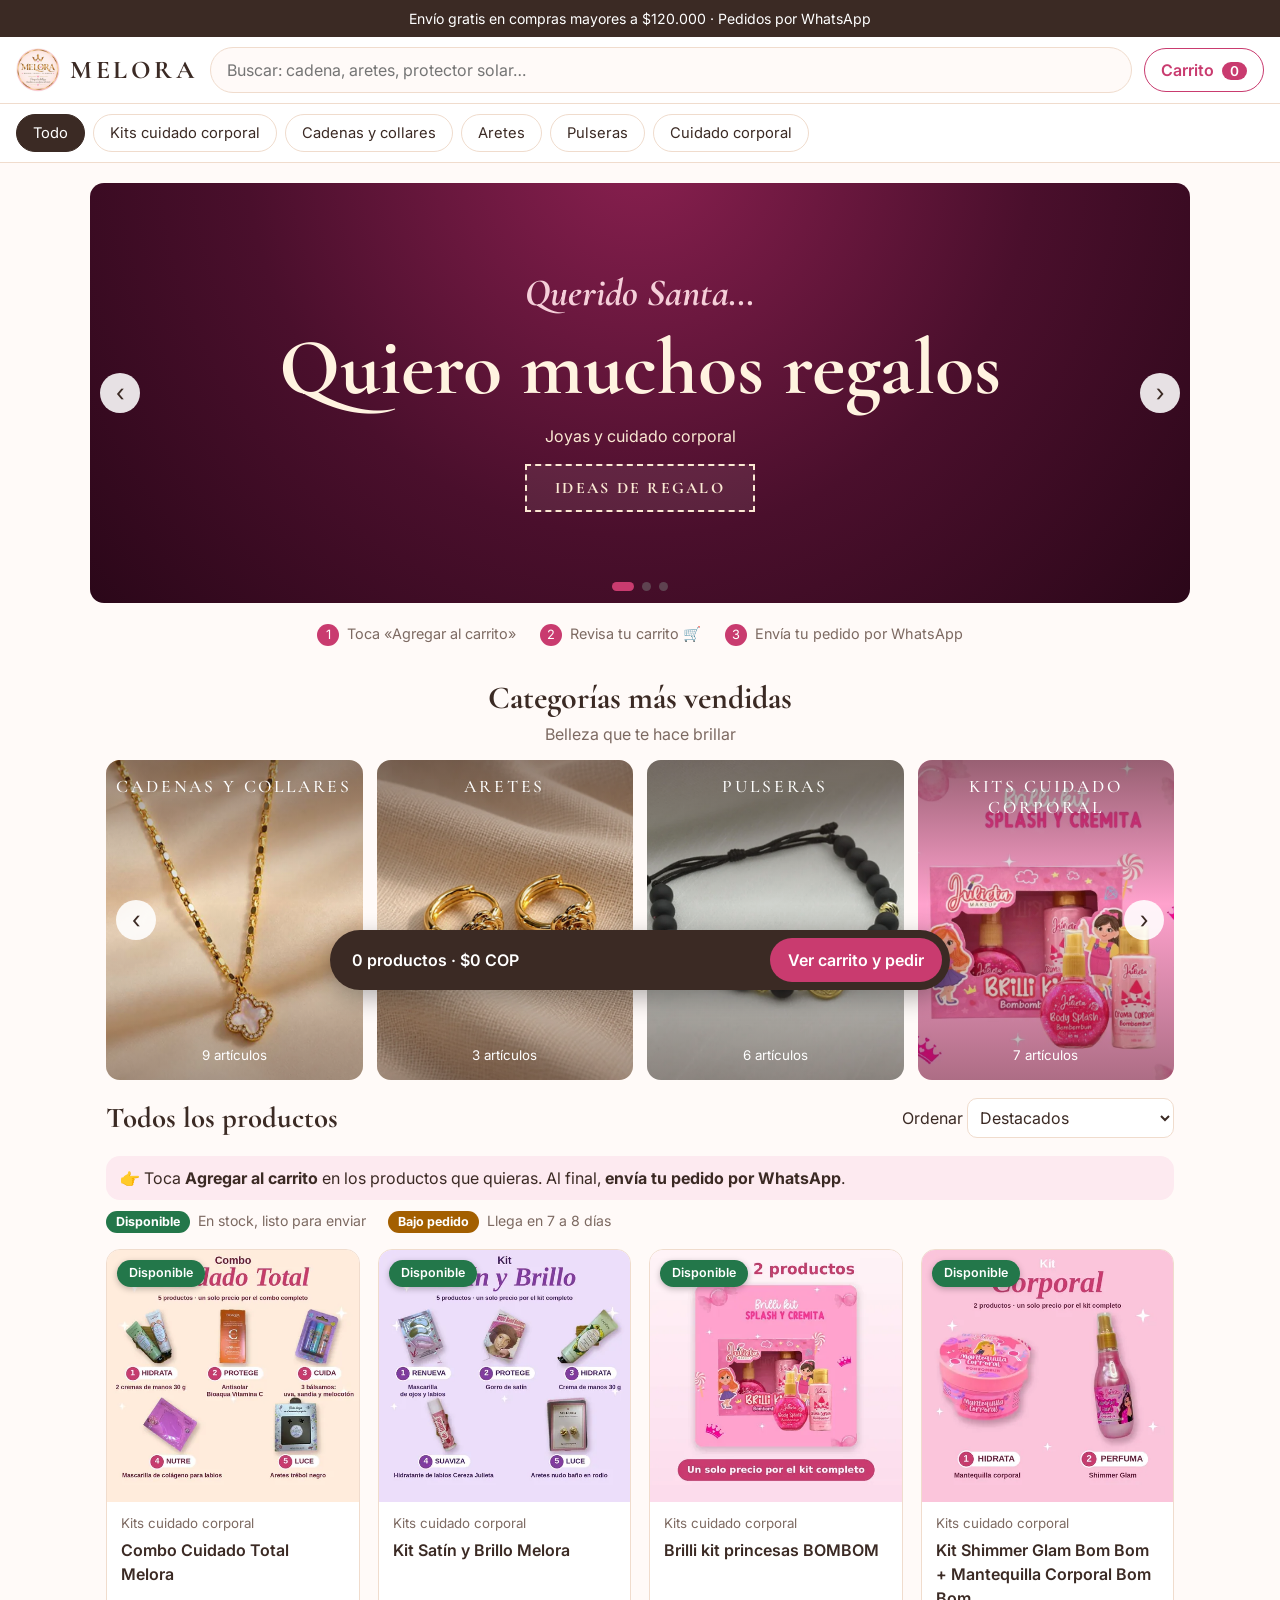
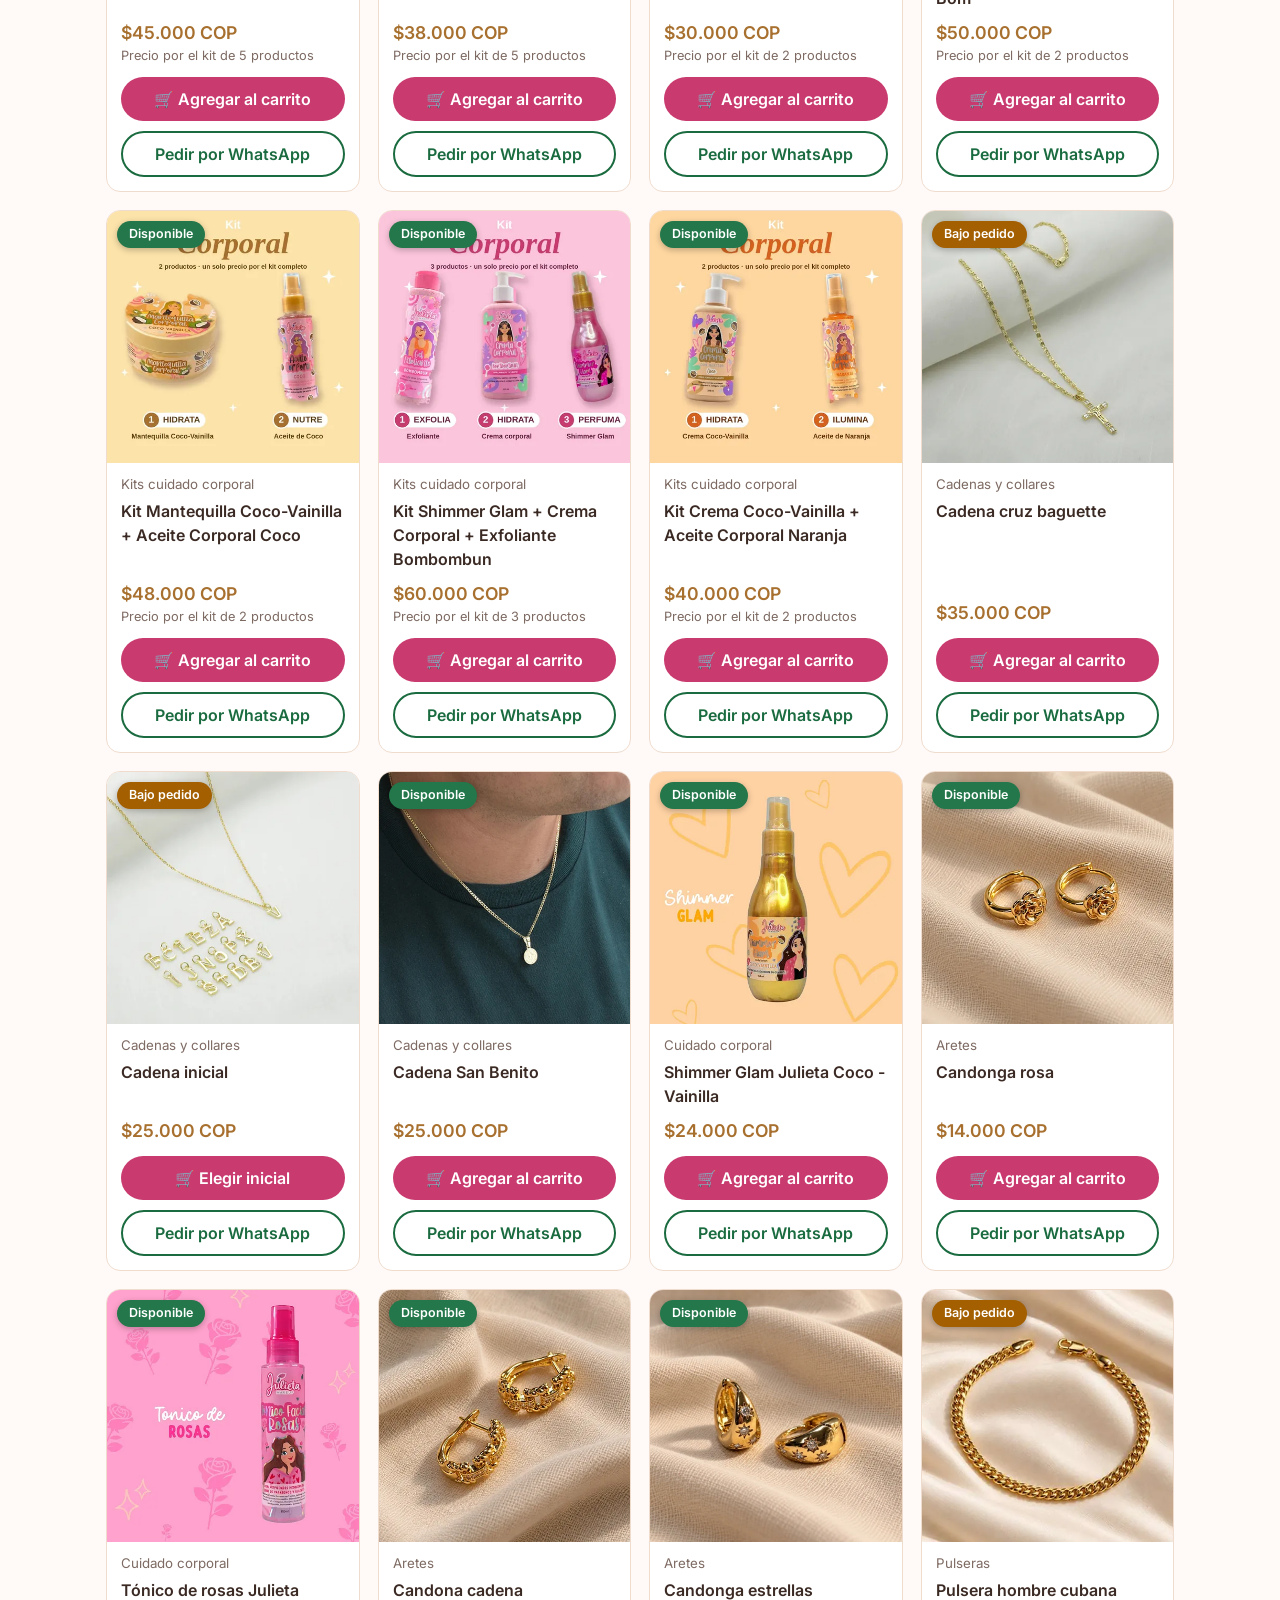
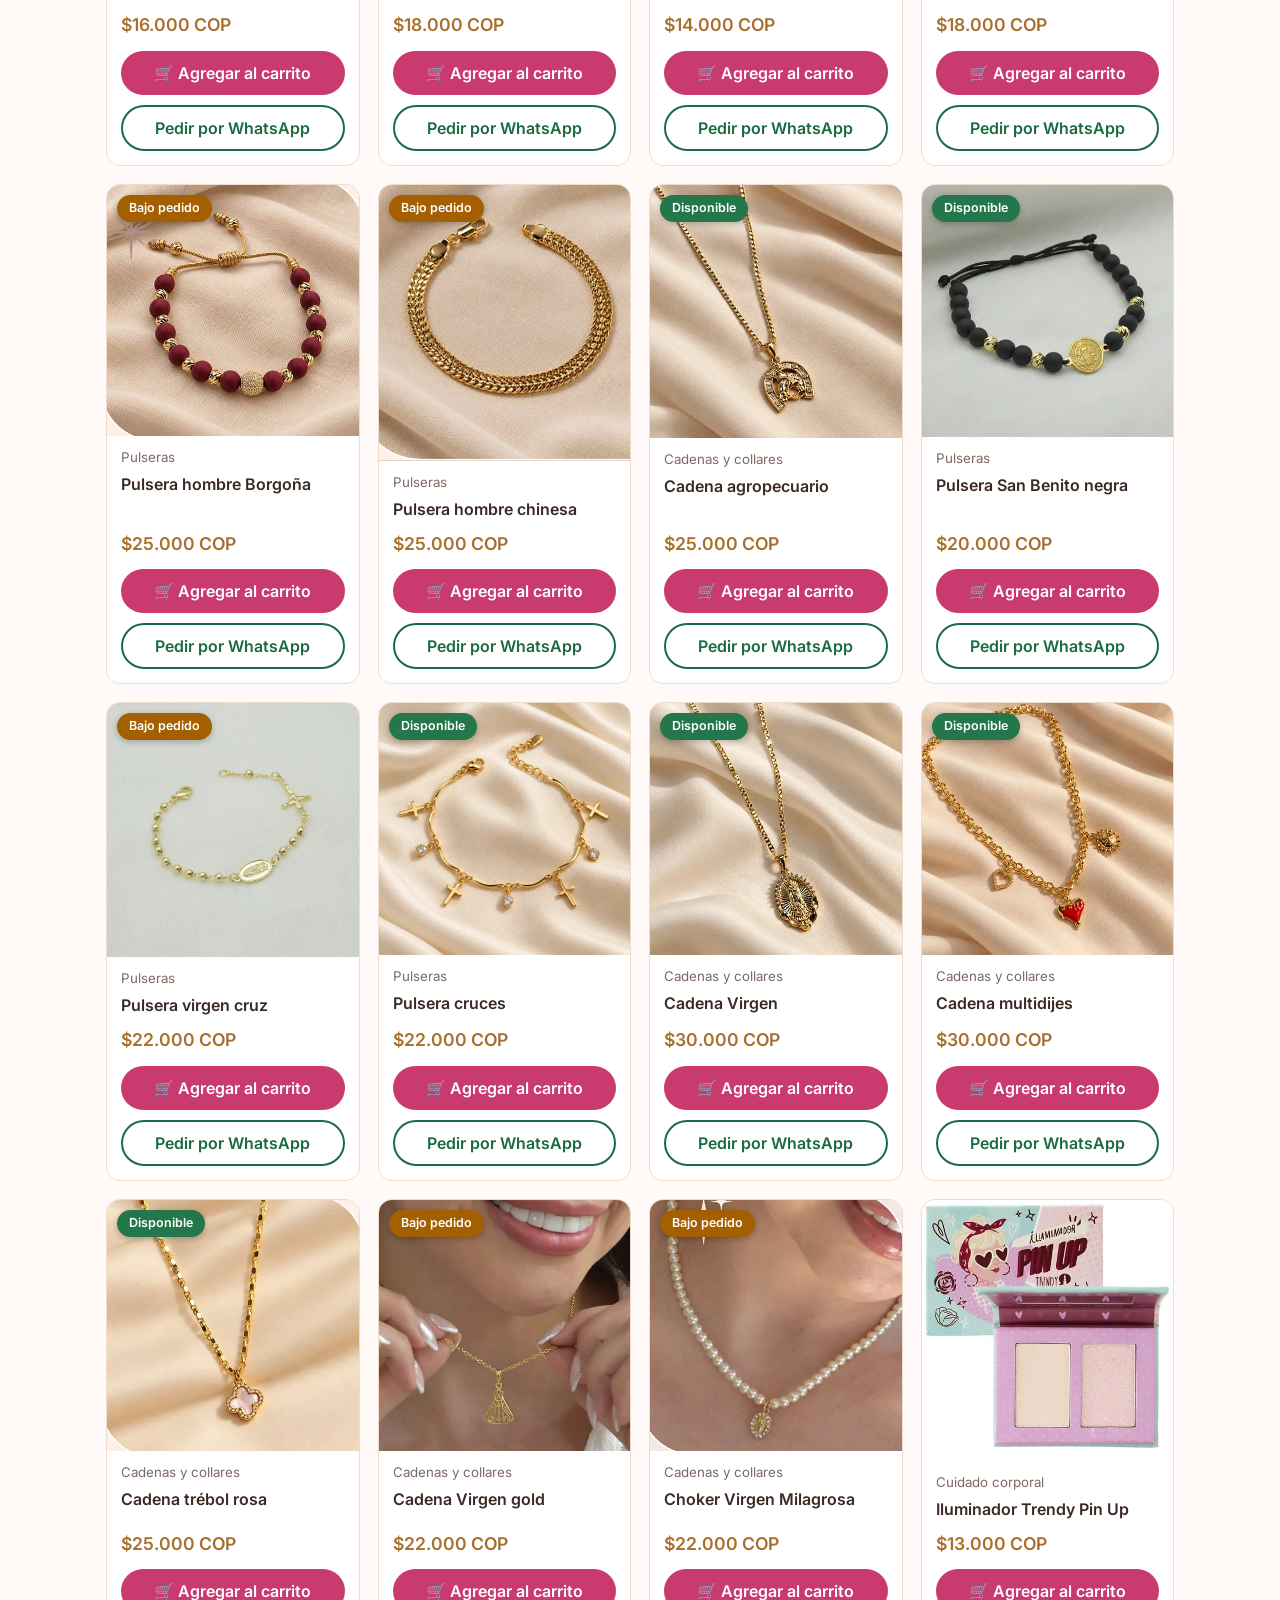
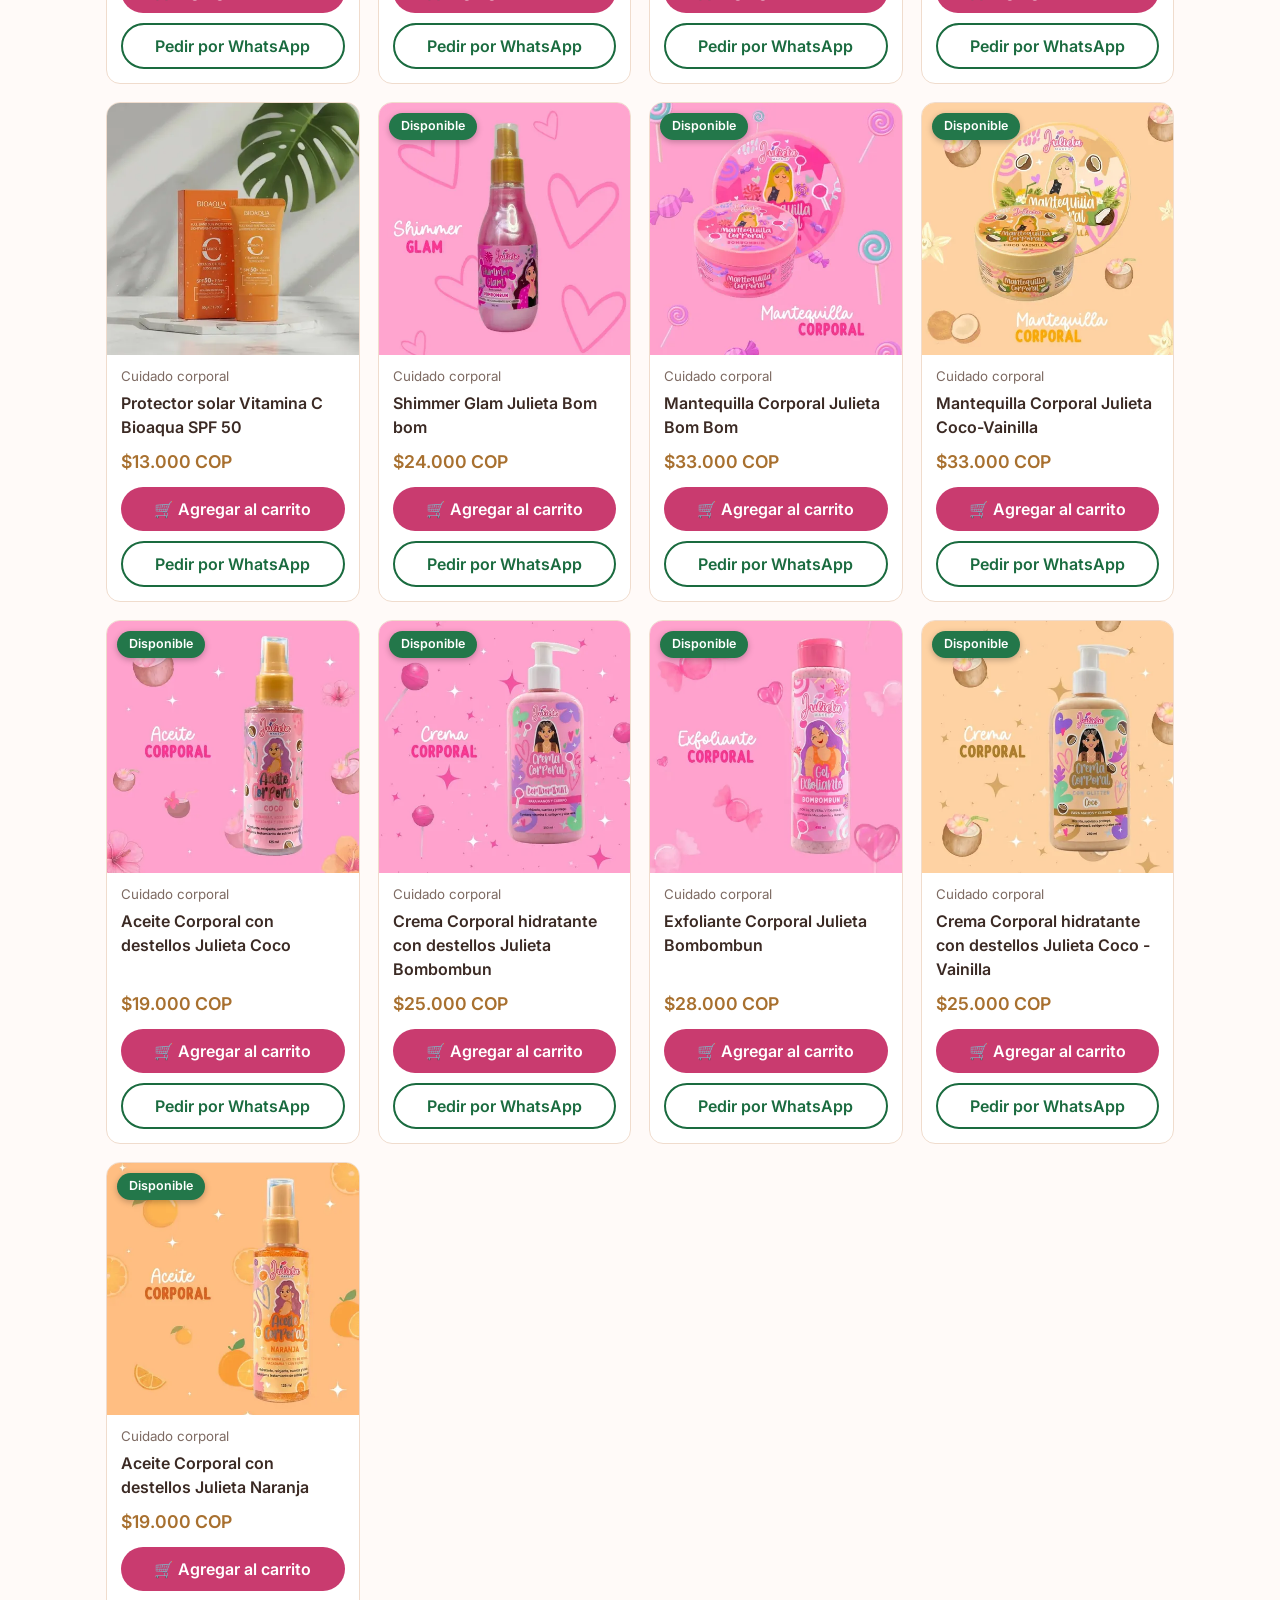
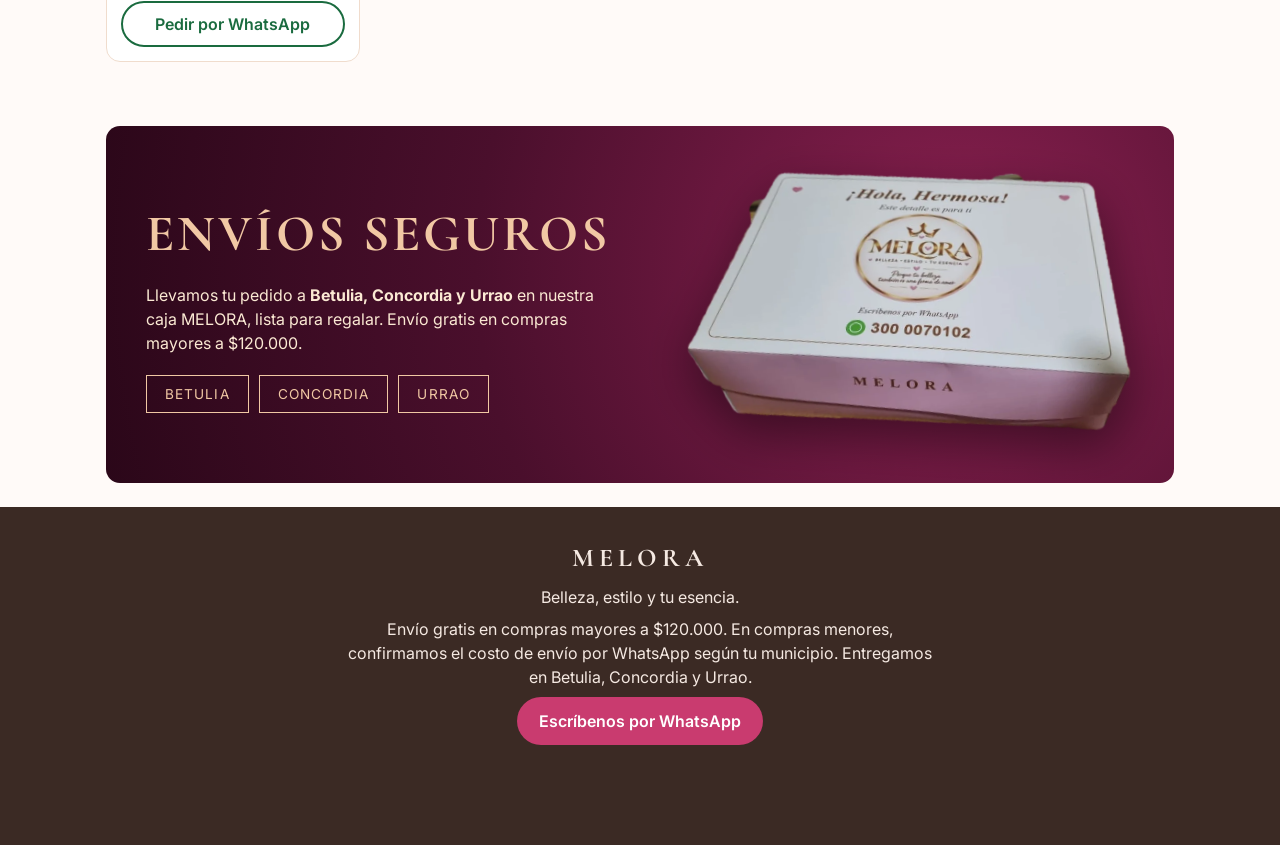
==== index.html @ 1c954636 "Add files via upload Melora catalogo v16 nuevos productos" ====
<!DOCTYPE html>
<html lang="es">
<head>
<meta charset="utf-8">
<meta name="viewport" content="width=device-width, initial-scale=1, viewport-fit=cover">
<title>MELORA · Joyas y cuidado corporal</title>
<meta name="description" content="Catálogo MELORA: cadenas, aretes, pulseras, kits y cuidado corporal. Envío gratis en compras mayores a $120.000. Pide por WhatsApp.">
<meta property="og:title" content="MELORA · Catálogo"><meta property="og:image" content="img/logo.jpg">
<link rel="icon" href="img/logo.jpg">
<link rel="preconnect" href="https://fonts.googleapis.com"><link rel="preconnect" href="https://fonts.gstatic.com" crossorigin>
<link href="https://fonts.googleapis.com/css2?family=Cormorant+Garamond:wght@500;700&family=Inter:wght@400;600&display=swap" rel="stylesheet">
<link rel="stylesheet" href="styles.css?v=16">
<script>
!function(f,b,e,v,n,t,s){if(f.fbq)return;n=f.fbq=function(){n.callMethod?n.callMethod.apply(n,arguments):n.queue.push(arguments)};if(!f._fbq)f._fbq=n;n.push=n;n.loaded=!0;n.version='2.0';n.queue=[];t=b.createElement(e);t.async=!0;t.src=v;s=b.getElementsByTagName(e)[0];s.parentNode.insertBefore(t,s)}(window,document,'script','https://connect.facebook.net/en_US/fbevents.js');
fbq('init','2195890657679403');fbq('track','PageView');
</script>
</head>
<body>
<div class="promo" id="promo"></div>
<header class="top">
  <a class="brand" href="#" aria-label="MELORA, inicio"><img src="img/logo.jpg" alt="" width="44" height="44"><b>MELORA</b></a>
  <input id="q" type="search" placeholder="Buscar: cadena, aretes, protector solar…" aria-label="Buscar producto">
  <button class="cartbtn" id="openCart" aria-label="Abrir carrito">Carrito <span id="cnt">0</span></button>
</header>
<nav class="cats" id="nav" aria-label="Categorías"></nav>
<section class="hc home-only" id="hc" aria-roledescription="carrusel" aria-label="Destacados">
  <div class="slides" id="slides" tabindex="0">
    <article class="sl s1" aria-label="1 de 3"><p class="sc">Querido Santa…</p><h1>Quiero muchos regalos</h1><p>Joyas y cuidado corporal</p><a class="dash" href="#kits">Ideas de regalo</a></article>
    <article class="sl s2" aria-label="2 de 3"><h2>Una Navidad muy brillante</h2>
      <div class="ho" role="img" aria-label="Ho, ho, ho"><i>h</i><img src="img/t/cadena-trebol-rosa.webp" alt=""><i>,h</i><img src="img/t/candonga-rosa.webp" alt=""><i>,h</i><img src="img/t/pulsera-san-benito-negra.webp" alt=""><i>!</i></div>
      <a class="dash" href="#cadenas">Ver cadenas</a></article>
    <article class="sl s3" aria-label="3 de 3"><div><h2>Kits Melora</h2><p>Productos que se complementan, listos para regalar.</p><p class="pr">Desde $30.000</p><a class="btn" href="#kits">Ver kits</a></div><img src="img/brilli-kit.webp" alt="Brilli kit princesas BOMBOM"></article>
  </div>
  <button class="ar l" id="hPrev" aria-label="Anterior">‹</button><button class="ar r" id="hNext" aria-label="Siguiente">›</button><div class="dots" id="dots"></div>
</section>
<ol class="how home-only"><li>Toca «Agregar al carrito»</li><li>Revisa tu carrito 🛒</li><li>Envía tu pedido por WhatsApp</li></ol>
<section class="ccs home-only"><h2>Categorías más vendidas</h2><p>Belleza que te hace brillar</p>
  <div class="crw"><div class="cr" id="cr"></div><button class="ar l" id="crPrev" aria-label="Anterior">‹</button><button class="ar r" id="crNext" aria-label="Siguiente">›</button></div></section>
<main>
  <div class="bar"><h2 id="title">Todos los productos</h2>
    <label>Ordenar <select id="sort"><option value="">Destacados</option><option value="asc">Precio: menor a mayor</option><option value="desc">Precio: mayor a menor</option></select></label>
  </div>
  <p class="hint">👉 Toca <b>Agregar al carrito</b> en los productos que quieras. Al final, <b>envía tu pedido por WhatsApp</b>.</p>
  <div class="leg"><span><b>Disponible</b>En stock, listo para enviar</span><span><b class="p">Bajo pedido</b>Llega en <span class="dp"></span></span></div>
  <div class="grid" id="grid"></div>
  <p class="empty" id="empty" hidden>No encontramos ese producto. Escríbenos por WhatsApp y te ayudamos.</p>
</main>
<section class="env" aria-labelledby="envT"><div>
  <div><h2 id="envT">Envíos seguros</h2><p>Llevamos tu pedido a <b>Betulia, Concordia y Urrao</b> en nuestra caja MELORA, lista para regalar. Envío gratis en compras mayores a <span class="u"></span>.</p>
  <ul><li>Betulia</li><li>Concordia</li><li>Urrao</li></ul></div>
  <img src="img/caja-melora.webp" alt="Caja de entrega MELORA: ¡Hola, Hermosa! Este detalle es para ti" width="440" loading="lazy"></div></section>
<footer>
  <b>MELORA</b><p>Belleza, estilo y tu esencia.</p>
  <p>Envío gratis en compras mayores a <span class="u"></span>. En compras menores, confirmamos el costo de envío por WhatsApp según tu municipio. Entregamos en Betulia, Concordia y Urrao.</p>
  <a class="btn" id="fwa" target="_blank" rel="noopener">Escríbenos por WhatsApp</a>
</footer>

<div class="fab" id="fab"><span id="fabTxt"></span><button class="btn" id="fabGo">Ver carrito y pedir</button></div>
<div class="scrim" id="scrim" hidden></div>
<dialog id="pm"><div id="pmBody"></div></dialog>
<aside class="drawer" id="drawer" aria-label="Carrito de compras" aria-hidden="true">
  <div class="dh"><h2>Tu carrito</h2><button id="closeCart" aria-label="Cerrar carrito">✕</button></div>
  <div class="ship" id="ship"></div>
  <div class="items" id="items"></div>
  <form class="df" id="form">
    <input id="nom" placeholder="Tu nombre" autocomplete="name" required>
    <select id="mun" required aria-label="Municipio"><option value="" disabled selected>Municipio</option><option>Betulia</option><option>Concordia</option><option>Urrao</option></select>
    <input id="bar" placeholder="Barrio o vereda" autocomplete="address-level3" required>
    <input id="dir" placeholder="Dirección de entrega" autocomplete="street-address" required>
    <dl class="tot"><div><dt>Subtotal</dt><dd id="sub"></dd></div><div><dt>Envío</dt><dd id="env"></dd></div><div class="g"><dt>Total</dt><dd id="tot"></dd></div></dl>
    <button class="btn" type="submit">Enviar pedido por WhatsApp</button>
  </form>
</aside>
<script src="productos.js?v=16"></script>
<script src="app.js?v=16"></script>
</body>
</html>
---- styles.css ----
:root{--bg:#fffaf8;--card:#fff;--ink:#3b2a24;--mut:#7d6a62;--rose:#c93b6f;--gold:#a8702f;--line:#f0dccd;--soft:#fdeaf0;--r:14px;color-scheme:light}
*{box-sizing:border-box}html{scroll-behavior:smooth}
body{margin:0;background:var(--bg);color:var(--ink);font:400 1rem/1.5 Inter,system-ui,sans-serif;padding-bottom:env(safe-area-inset-bottom)}
h1,h2,.brand b{font-family:'Cormorant Garamond',Georgia,serif;font-weight:700;margin:0}
img{max-width:100%;display:block}button,input,select,textarea{font:inherit;color:inherit}
:focus-visible{outline:3px solid var(--rose);outline-offset:2px}
.btn,.add{display:inline-block;border:0;border-radius:999px;background:var(--rose);color:#fff;font-weight:600;padding:12px 22px;cursor:pointer;text-decoration:none;text-align:center}
.btn:hover,.add:hover{background:#a82c58}
.promo{background:var(--ink);color:#fff;text-align:center;font-size:.88rem;padding:8px 12px;padding-top:calc(8px + env(safe-area-inset-top))}
.top{display:flex;align-items:center;gap:12px;padding:10px 16px;background:var(--card);border-bottom:1px solid var(--line)}
.brand{display:flex;align-items:center;gap:10px;color:var(--ink);text-decoration:none}
.brand img{border-radius:50%}.brand b{font-size:1.6rem;letter-spacing:.14em}
.top input{flex:1;min-width:0;border:1px solid var(--line);border-radius:999px;padding:10px 16px;background:var(--bg)}
.cartbtn{border:1px solid var(--rose);color:var(--rose);background:#fff;border-radius:999px;padding:9px 16px;font-weight:600;cursor:pointer;white-space:nowrap}
.cartbtn span{background:var(--rose);color:#fff;border-radius:999px;padding:1px 8px;margin-left:4px;font-size:.85rem}
.cats{position:sticky;top:0;z-index:5;display:flex;gap:8px;overflow-x:auto;padding:10px 16px;background:var(--card);border-bottom:1px solid var(--line);scrollbar-width:none}
.cats a{flex:none;color:var(--ink);text-decoration:none;border:1px solid var(--line);border-radius:999px;padding:7px 16px;font-size:.92rem}
.cats a.on{background:var(--ink);color:#fff;border-color:var(--ink)}
main{max-width:1100px;margin:0 auto;padding:0 16px 32px}
.bar{display:flex;justify-content:space-between;align-items:center;gap:12px;flex-wrap:wrap;margin:16px 0}
.bar h2{font-size:1.8rem}.bar select{border:1px solid var(--line);border-radius:10px;padding:8px;background:#fff}
.grid{display:grid;grid-template-columns:repeat(auto-fill,minmax(210px,1fr));gap:18px}
.card{background:var(--card);border:1px solid var(--line);border-radius:var(--r);overflow:hidden;display:flex;flex-direction:column}
.card .ph{aspect-ratio:1;border:0;padding:0;background:var(--soft);cursor:pointer}
.card img{width:100%;height:100%;object-fit:cover}
.card .in{padding:12px 14px 14px;display:flex;flex-direction:column;gap:4px;flex:1}
.card small{color:var(--mut)}.card h3{margin:0;font-size:1rem;font-weight:600}
.price{font-weight:600;color:var(--gold);font-size:1.1rem;margin-top:auto;padding-top:6px}
.card .add{margin-top:8px;padding:10px}
.empty{text-align:center;color:var(--mut);padding:30px}
footer{background:var(--ink);color:#f5e9e2;text-align:center;padding:32px 16px calc(32px + env(safe-area-inset-bottom))}
footer b{font-family:'Cormorant Garamond',serif;font-size:1.6rem;letter-spacing:.2em}footer p{max-width:60ch;margin:8px auto}
.scrim{position:fixed;inset:0;background:rgba(40,25,20,.5);z-index:20}
dialog{border:0;border-radius:var(--r);padding:0;width:min(760px,94vw);max-height:92vh;overflow:auto}
dialog::backdrop{background:rgba(40,25,20,.5)}
.pm{display:grid;grid-template-columns:1fr 1fr}.gal{display:flex;flex-direction:column}.gal{justify-content:flex-start}.gal>img{width:100%;height:auto;aspect-ratio:1;flex:none;object-fit:cover}.th{display:flex;gap:8px;padding:8px;overflow-x:auto}.th button{flex:none;width:56px;height:56px;padding:0;border:2px solid var(--line);border-radius:10px;overflow:hidden;cursor:pointer;background:none}.th img{width:100%;height:100%;object-fit:cover}
.pm>div:last-child{padding:22px;display:flex;flex-direction:column;gap:10px}.pm h2{font-size:1.7rem}.pm p{margin:0;color:var(--mut)}
.q{display:inline-flex;align-items:center;border:1px solid var(--line);border-radius:999px}
.q button{width:36px;height:36px;border:0;background:none;font-size:1.2rem;cursor:pointer}.q b{min-width:28px;text-align:center}
.x{align-self:flex-end;border:0;background:none;font-size:1.3rem;cursor:pointer}
.drawer{position:fixed;top:0;right:0;bottom:0;width:min(420px,100%);background:var(--card);z-index:30;display:flex;flex-direction:column;transform:translateX(100%);transition:transform .3s;visibility:hidden}
.drawer.on{transform:none;visibility:visible}
.dh{display:flex;justify-content:space-between;align-items:center;padding:16px;padding-top:calc(16px + env(safe-area-inset-top));border-bottom:1px solid var(--line)}
.dh h2{font-size:1.6rem}.dh button{border:0;background:none;font-size:1.3rem;cursor:pointer}
.ship{padding:12px 16px;background:var(--soft);font-size:.9rem}
.ship i{display:block;height:8px;border-radius:9px;background:#fff;margin-top:8px;overflow:hidden}.ship i b{display:block;height:100%;background:var(--rose);transition:width .3s}
.items{flex:1;overflow:auto;padding:8px 16px}
.it{display:grid;grid-template-columns:64px 1fr auto;gap:12px;align-items:center;padding:10px 0;border-bottom:1px solid var(--line)}
.it img{width:64px;height:64px;object-fit:cover;border-radius:10px}.it h4{margin:0;font-size:.92rem}.it small{color:var(--mut)}
.it .rm{border:0;background:none;color:var(--mut);text-decoration:underline;cursor:pointer;padding:0;font-size:.82rem}
.df{padding:12px 16px calc(16px + env(safe-area-inset-bottom));display:grid;gap:8px;border-top:1px solid var(--line)}
.df input,.df textarea,.df select{border:1px solid var(--line);border-radius:10px;padding:10px 12px;background:var(--bg)}
.tot{margin:4px 0;display:grid;gap:2px}.tot div{display:flex;justify-content:space-between}.tot dt,.tot dd{margin:0}.tot .g{font-weight:600;font-size:1.1rem;color:var(--rose)}
@media(max-width:700px){.pm{grid-template-columns:1fr}.brand b{display:none}}
@media(prefers-reduced-motion:reduce){*{transition:none!important;scroll-behavior:auto!important}}
body:not(.home) .home-only{display:none}
.hc{position:relative;max-width:1100px;margin:20px auto;border-radius:var(--r);overflow:hidden}
.slides{display:flex;overflow-x:auto;scroll-snap-type:x mandatory;scrollbar-width:none}.slides::-webkit-scrollbar,.cr::-webkit-scrollbar{display:none}
.sl{flex:0 0 100%;scroll-snap-align:start;min-height:420px;display:flex;flex-direction:column;align-items:center;justify-content:center;gap:16px;padding:40px 56px;text-align:center}
.sl h1,.sl h2{line-height:1}.sl p{margin:0}
.s1{background:radial-gradient(circle at 50% -10%,#8a2050,#4a0f2c 55%,#2b0719);color:#fbe9d3}
.s1 h1{font-size:clamp(2.6rem,8vw,5rem);color:#fff3e0}.s1 .sc{font:italic 700 clamp(1.6rem,4vw,2.4rem)/1 'Cormorant Garamond',serif;color:#f5cfd9}
.dash{display:inline-block;padding:12px 28px;border:2px dashed currentColor;color:inherit;text-decoration:none;font:700 1rem 'Cormorant Garamond',serif;letter-spacing:.14em;text-transform:uppercase;background:rgba(255,255,255,.08)}
.s2{background:#f3e6d8 repeating-linear-gradient(0deg,rgba(120,80,50,.05) 0 1px,transparent 1px 4px);color:#4a0f2c}.s2 h2{font-size:clamp(1.8rem,5vw,3rem)}
.ho{display:flex;align-items:center;justify-content:center;font-size:clamp(3.5rem,14vw,8.5rem);line-height:1}
.ho i{font:italic 700 1em/1 'Cormorant Garamond',serif}
.ho img{width:.8em;height:.8em;border-radius:50%;object-fit:cover;border:3px solid var(--gold)}
.s3{background:var(--soft);flex-direction:row;gap:32px;text-align:left}.s3 h2{font-size:clamp(2rem,5vw,3.2rem)}
.s3 p{color:var(--mut);margin:8px 0}.s3 .pr{color:var(--rose);font-weight:600;font-size:1.3rem}
.s3 img{width:min(300px,40%);aspect-ratio:1;object-fit:cover;border-radius:var(--r)}
.ar{position:absolute;top:50%;translate:0 -50%;z-index:2;width:40px;height:40px;border:0;border-radius:50%;background:rgba(255,255,255,.88);cursor:pointer;font-size:1.5rem;line-height:1}
.ar.l{left:10px}.ar.r{right:10px}
.dots{position:absolute;bottom:12px;left:0;right:0;display:flex;justify-content:center;gap:8px}
.dots button{width:9px;height:9px;padding:0;border:0;border-radius:9px;background:rgba(120,120,120,.5);cursor:pointer}.dots .on{background:var(--rose);width:22px}
.how{max-width:1100px;margin:0 auto;padding:0 16px;list-style:none;display:flex;gap:8px 24px;justify-content:center;flex-wrap:wrap;color:var(--mut);font-size:.9rem;counter-reset:n}
.how li::before{counter-increment:n;content:counter(n);display:inline-grid;place-items:center;width:22px;height:22px;margin-right:8px;border-radius:50%;background:var(--rose);color:#fff;font-size:.8rem}
.ccs{max-width:1100px;margin:28px auto 8px;padding:0 16px;text-align:center}.ccs h2{font-size:2rem}.ccs p{margin:0 0 14px;color:var(--mut)}
.crw{position:relative}.cr{display:flex;gap:14px;overflow-x:auto;scroll-snap-type:x mandatory;scrollbar-width:none}
.cc{position:relative;flex:0 0 calc((100% - 42px)/4);min-width:200px;aspect-ratio:4/5;scroll-snap-align:start;border-radius:var(--r);overflow:hidden;color:#fff;text-decoration:none}
.cc img{width:100%;height:100%;object-fit:cover;transition:transform .5s}.cc:hover img{transform:scale(1.04)}
.cc::after{content:"";position:absolute;inset:0;background:linear-gradient(180deg,rgba(50,30,25,.5),transparent 45%,rgba(50,30,25,.4))}
.cc b,.cc small{position:absolute;left:8px;right:8px;z-index:1;text-align:center}
.cc b{top:16px;font:500 1.1rem 'Cormorant Garamond',serif;letter-spacing:.16em;text-transform:uppercase}.cc small{bottom:14px}
@media(max-width:700px){.sl{padding:32px 44px}.s3{flex-direction:column;text-align:center}.s3 img{width:60%}.cc{flex-basis:70%}}
.price small{display:block;color:var(--mut);font-weight:400;font-size:.8rem}.pm ul{margin:0;padding-left:1.2rem;color:var(--mut)}
.card .ph{position:relative}
.tag{position:absolute;top:10px;left:10px;z-index:1;padding:4px 12px;border-radius:999px;font-size:.78rem;font-weight:600;color:#fff;background:#23774a;box-shadow:0 2px 6px rgba(0,0,0,.25)}
.tag.p{background:#a35f00}.tag.s{position:static;align-self:flex-start;box-shadow:none}
.hint{margin:0 0 10px;padding:10px 14px;background:var(--soft);border-radius:var(--r);color:var(--ink)}
.leg{display:flex;gap:6px 22px;flex-wrap:wrap;margin:0 0 16px;color:var(--mut);font-size:.88rem}
.leg b{display:inline-block;margin-right:8px;padding:2px 10px;border-radius:999px;background:#23774a;color:#fff;font-size:.78rem}.leg b.p{background:#a35f00}
.add{display:flex;align-items:center;justify-content:center;gap:8px;transition:background .2s,transform .1s}.add:active{transform:scale(.97)}
.add.ok,.add.ok:hover{background:#23774a}
@keyframes bump{30%{transform:scale(1.18)}60%{transform:scale(.95)}}.cartbtn.bump{animation:bump .5s}
.fab{position:fixed;left:12px;right:12px;bottom:calc(12px + env(safe-area-inset-bottom));z-index:15;max-width:620px;margin:0 auto;display:flex;justify-content:space-between;align-items:center;gap:10px;padding:8px 8px 8px 22px;border-radius:999px;background:var(--ink);color:#fff;font-weight:600;box-shadow:0 8px 24px rgba(0,0,0,.3);transform:translateY(170%);transition:transform .3s}
.fab.on{transform:none}.fab .btn{padding:10px 18px;white-space:nowrap}
footer{padding-bottom:calc(100px + env(safe-area-inset-bottom))}
@media(max-width:480px){.fab{padding-left:16px;font-size:.9rem}.fab .btn{padding:10px 14px}}
.df select{width:100%}
.env{max-width:1100px;margin:32px auto 24px;padding:0 16px}
.env>div{display:grid;grid-template-columns:1.1fr 1fr;align-items:center;gap:24px;padding:36px 40px;border-radius:var(--r);background:radial-gradient(circle at 80% 40%,#8a2050,#4a0f2c 55%,#2b0719);color:#fbe9d3;overflow:hidden}
.env h2{font-size:clamp(2rem,5vw,3.2rem);letter-spacing:.06em;text-transform:uppercase;color:#f1c8a4;margin:0 0 10px}
.env p{margin:0 0 20px;max-width:46ch}
.env ul{list-style:none;margin:0;padding:0;display:flex;gap:10px;flex-wrap:wrap}
.env li{border:1px solid #f1c8a4;color:#f1c8a4;padding:8px 18px;letter-spacing:.08em;text-transform:uppercase;font-size:.85rem}
.env img{width:100%;max-width:440px;height:auto;justify-self:center;rotate:-5deg;filter:drop-shadow(0 18px 24px rgba(0,0,0,.45))}
@media(max-width:700px){.env>div{grid-template-columns:1fr;padding:28px 22px;text-align:center}.env ul{justify-content:center}.env p{margin-inline:auto}}
.wa{display:flex;align-items:center;justify-content:center;width:100%;margin-top:6px;padding:9px 14px;border:2px solid #1a6b3f;border-radius:999px;background:#fff;color:#1a6b3f;font-weight:600;cursor:pointer;text-align:center}.wa:hover{background:#eaf6ef}
.lnk{align-self:flex-start;border:0;background:none;color:var(--mut);text-decoration:underline;cursor:pointer;padding:4px 0;font-size:.88rem}
.pm{align-items:start}
@media(min-width:701px){.gal{position:sticky;top:0}}
.eta{color:#8a5200}.opt{display:flex;flex-direction:column;gap:6px;font-weight:600}
.opt select{padding:10px 12px;border:1px solid var(--line);border-radius:10px;background:#fff;font:inherit}.opt select.bad{border-color:#b3261e}.opt span{color:#b3261e;font-weight:400;font-size:.85rem}
.th button.on{border-color:var(--rose)}
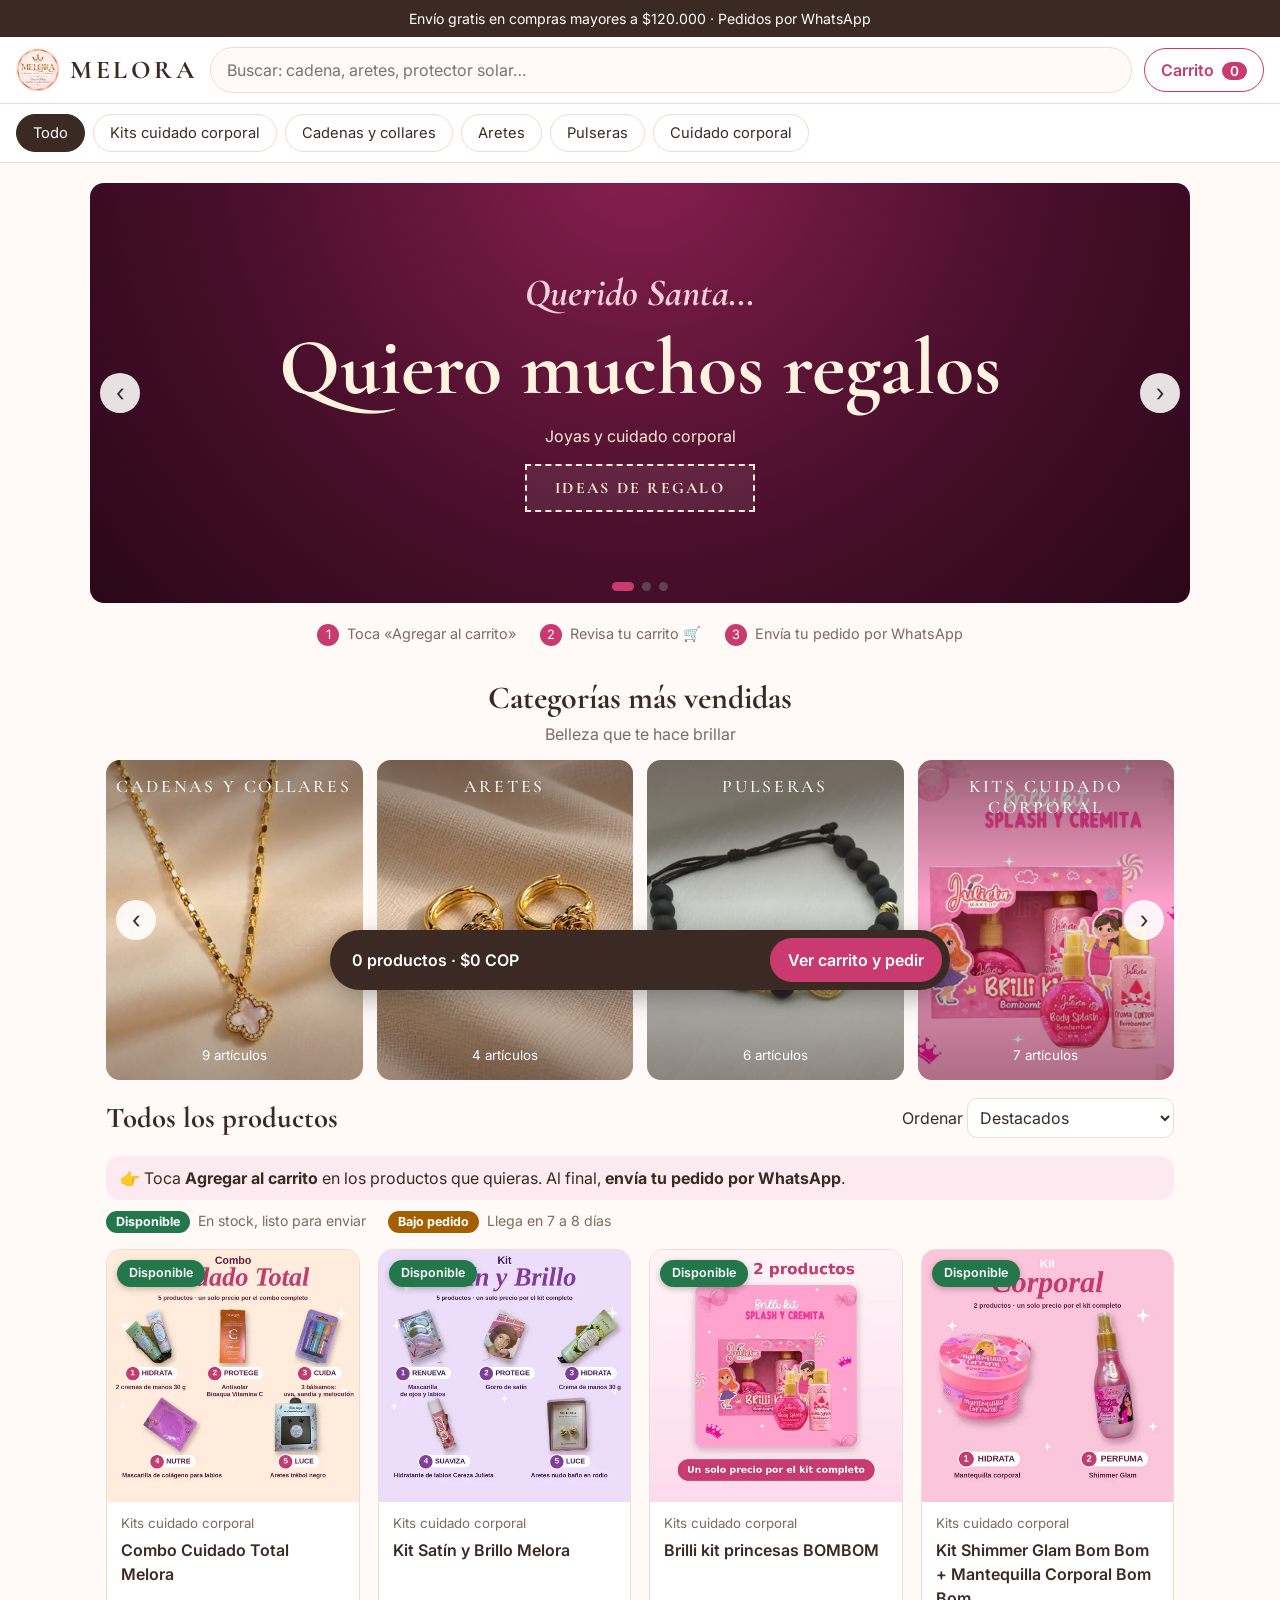
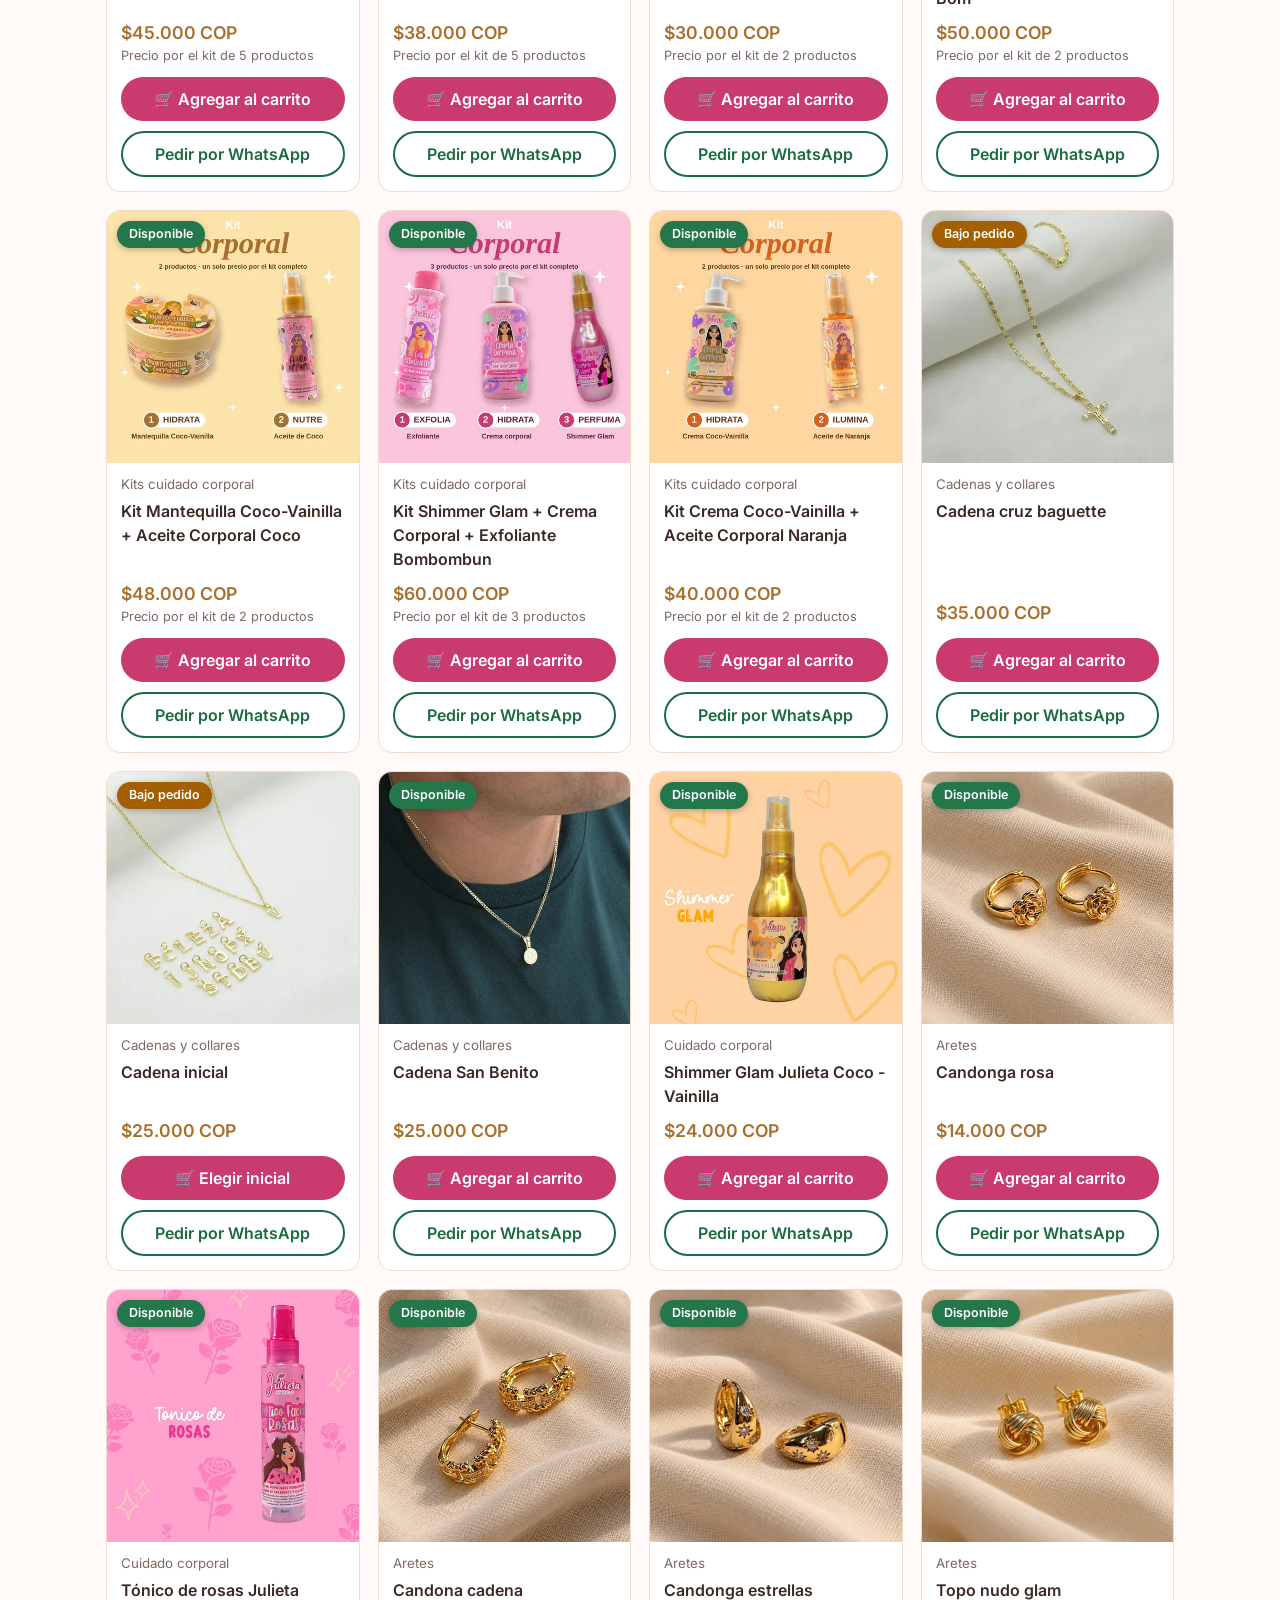
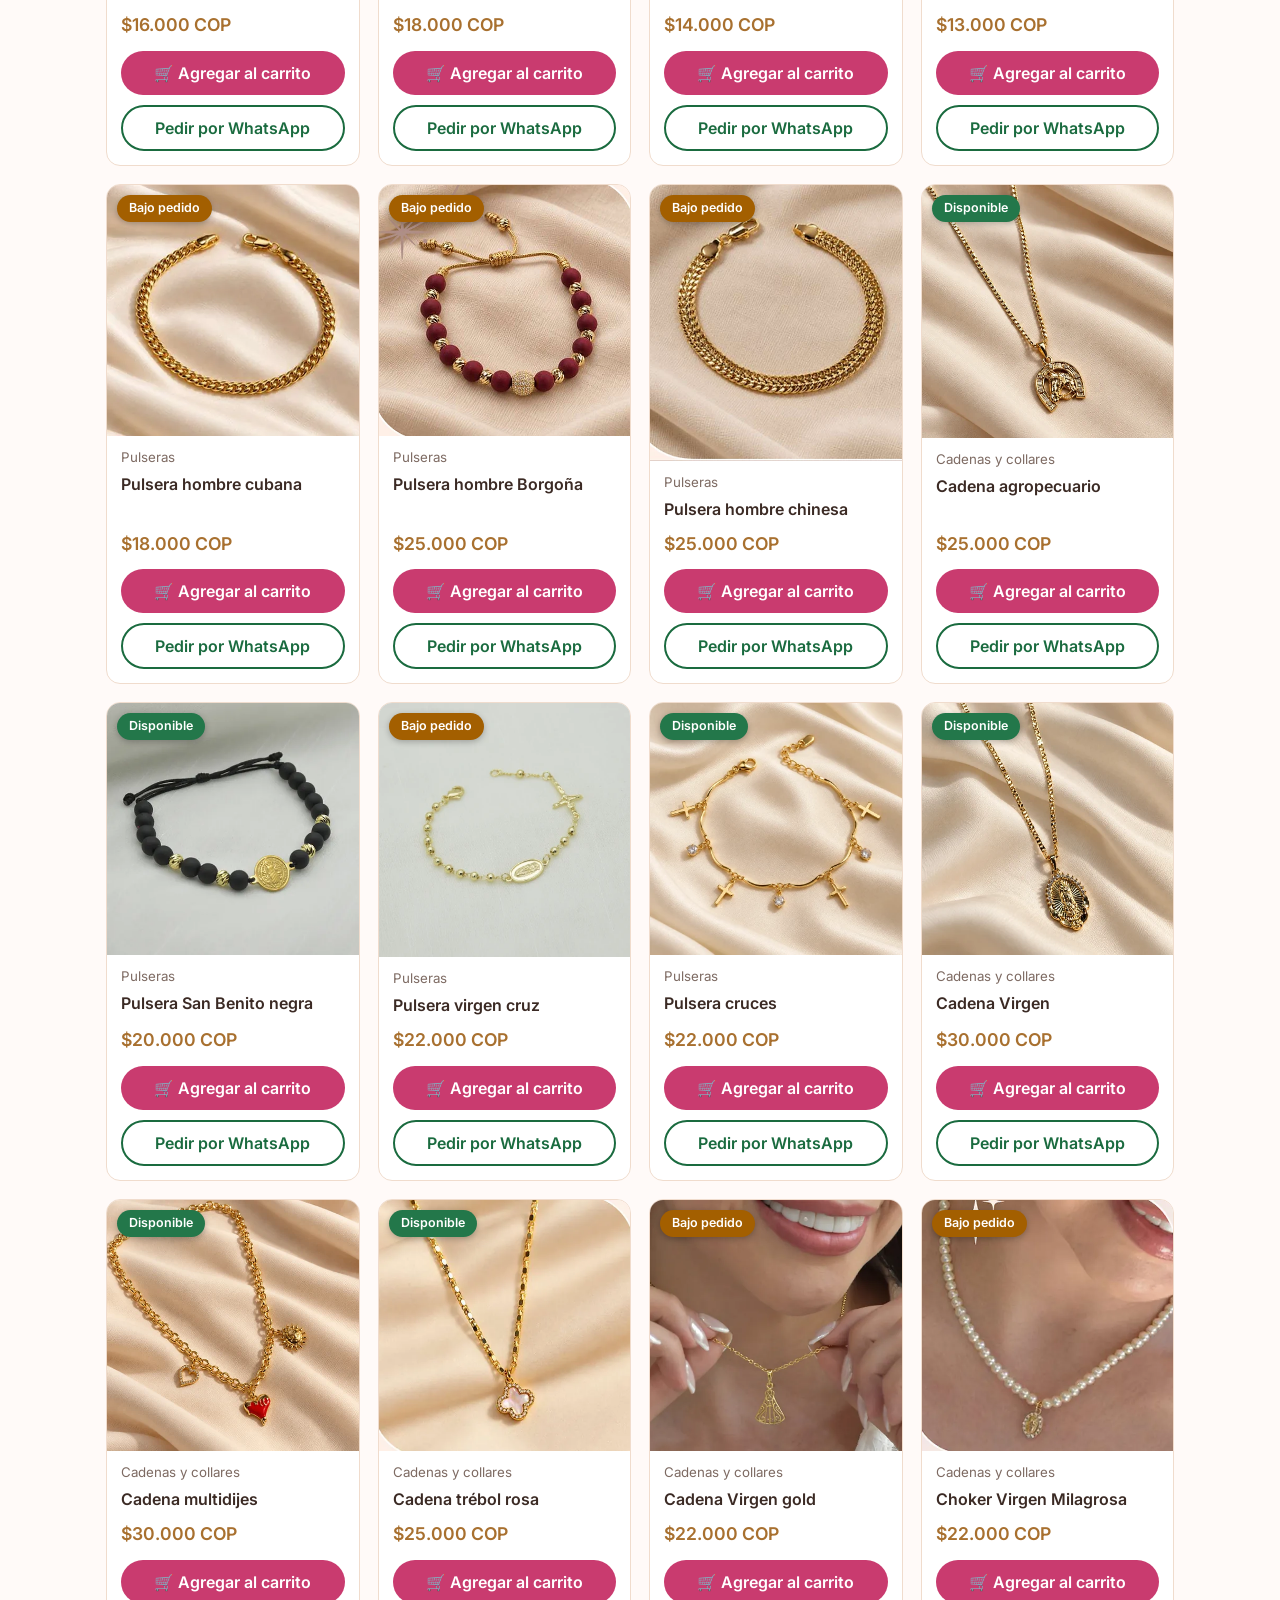
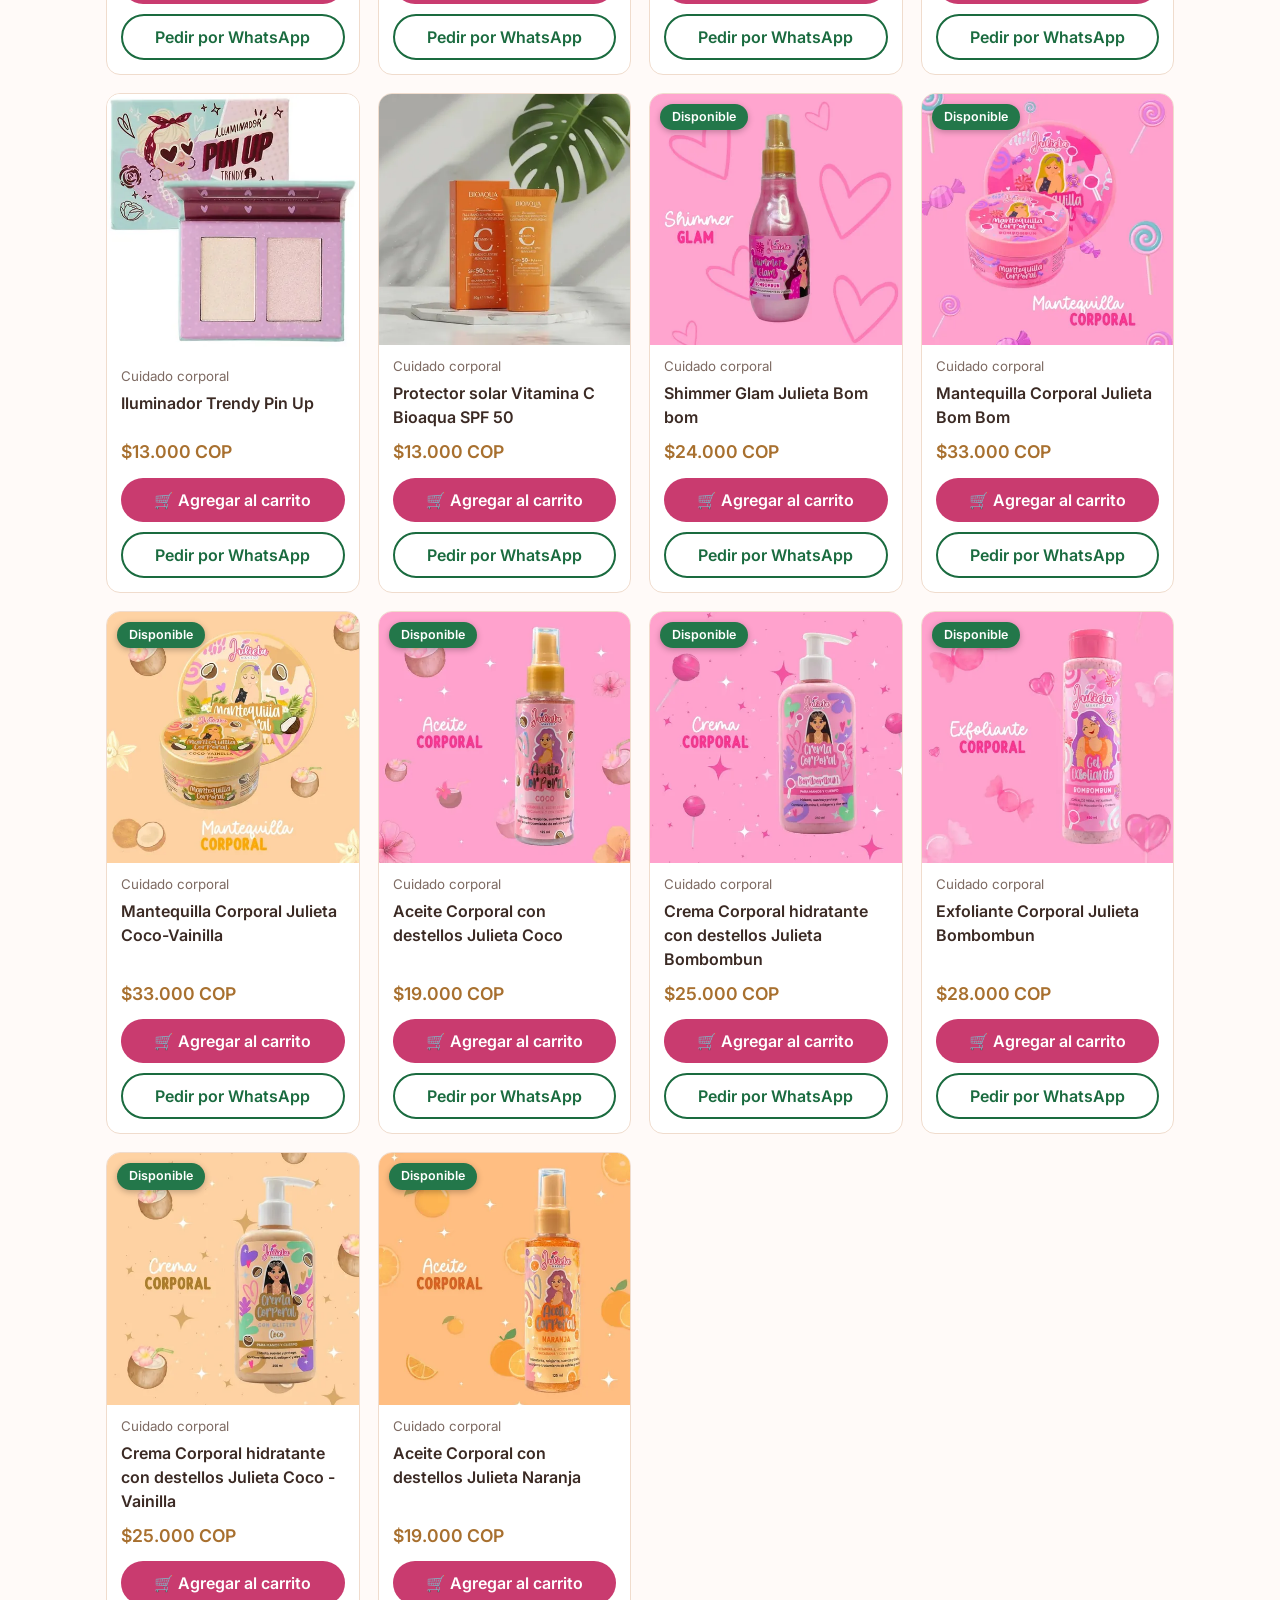
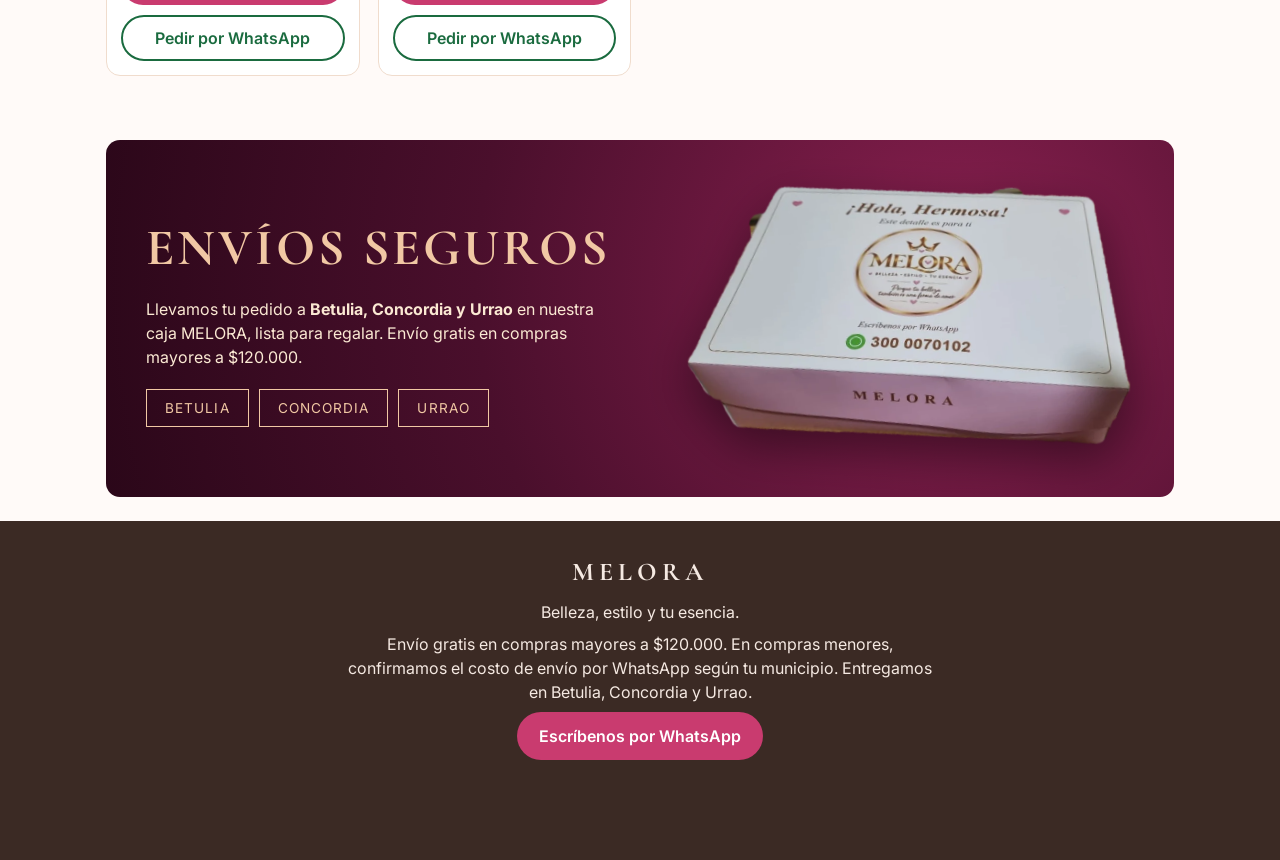
==== commit e2bd52e9: "Add files via upload Melora catalogo v17 topo nudo glam" ====
--- a/index.html
+++ b/index.html
@@ -9,7 +9,7 @@
 <link rel="icon" href="img/logo.jpg">
 <link rel="preconnect" href="https://fonts.googleapis.com"><link rel="preconnect" href="https://fonts.gstatic.com" crossorigin>
 <link href="https://fonts.googleapis.com/css2?family=Cormorant+Garamond:wght@500;700&family=Inter:wght@400;600&display=swap" rel="stylesheet">
-<link rel="stylesheet" href="styles.css?v=16">
+<link rel="stylesheet" href="styles.css?v=17">
 <script>
 !function(f,b,e,v,n,t,s){if(f.fbq)return;n=f.fbq=function(){n.callMethod?n.callMethod.apply(n,arguments):n.queue.push(arguments)};if(!f._fbq)f._fbq=n;n.push=n;n.loaded=!0;n.version='2.0';n.queue=[];t=b.createElement(e);t.async=!0;t.src=v;s=b.getElementsByTagName(e)[0];s.parentNode.insertBefore(t,s)}(window,document,'script','https://connect.facebook.net/en_US/fbevents.js');
 fbq('init','2195890657679403');fbq('track','PageView');
@@ -71,7 +71,7 @@
     <button class="btn" type="submit">Enviar pedido por WhatsApp</button>
   </form>
 </aside>
-<script src="productos.js?v=16"></script>
-<script src="app.js?v=16"></script>
+<script src="productos.js?v=17"></script>
+<script src="app.js?v=17"></script>
 </body>
 </html>
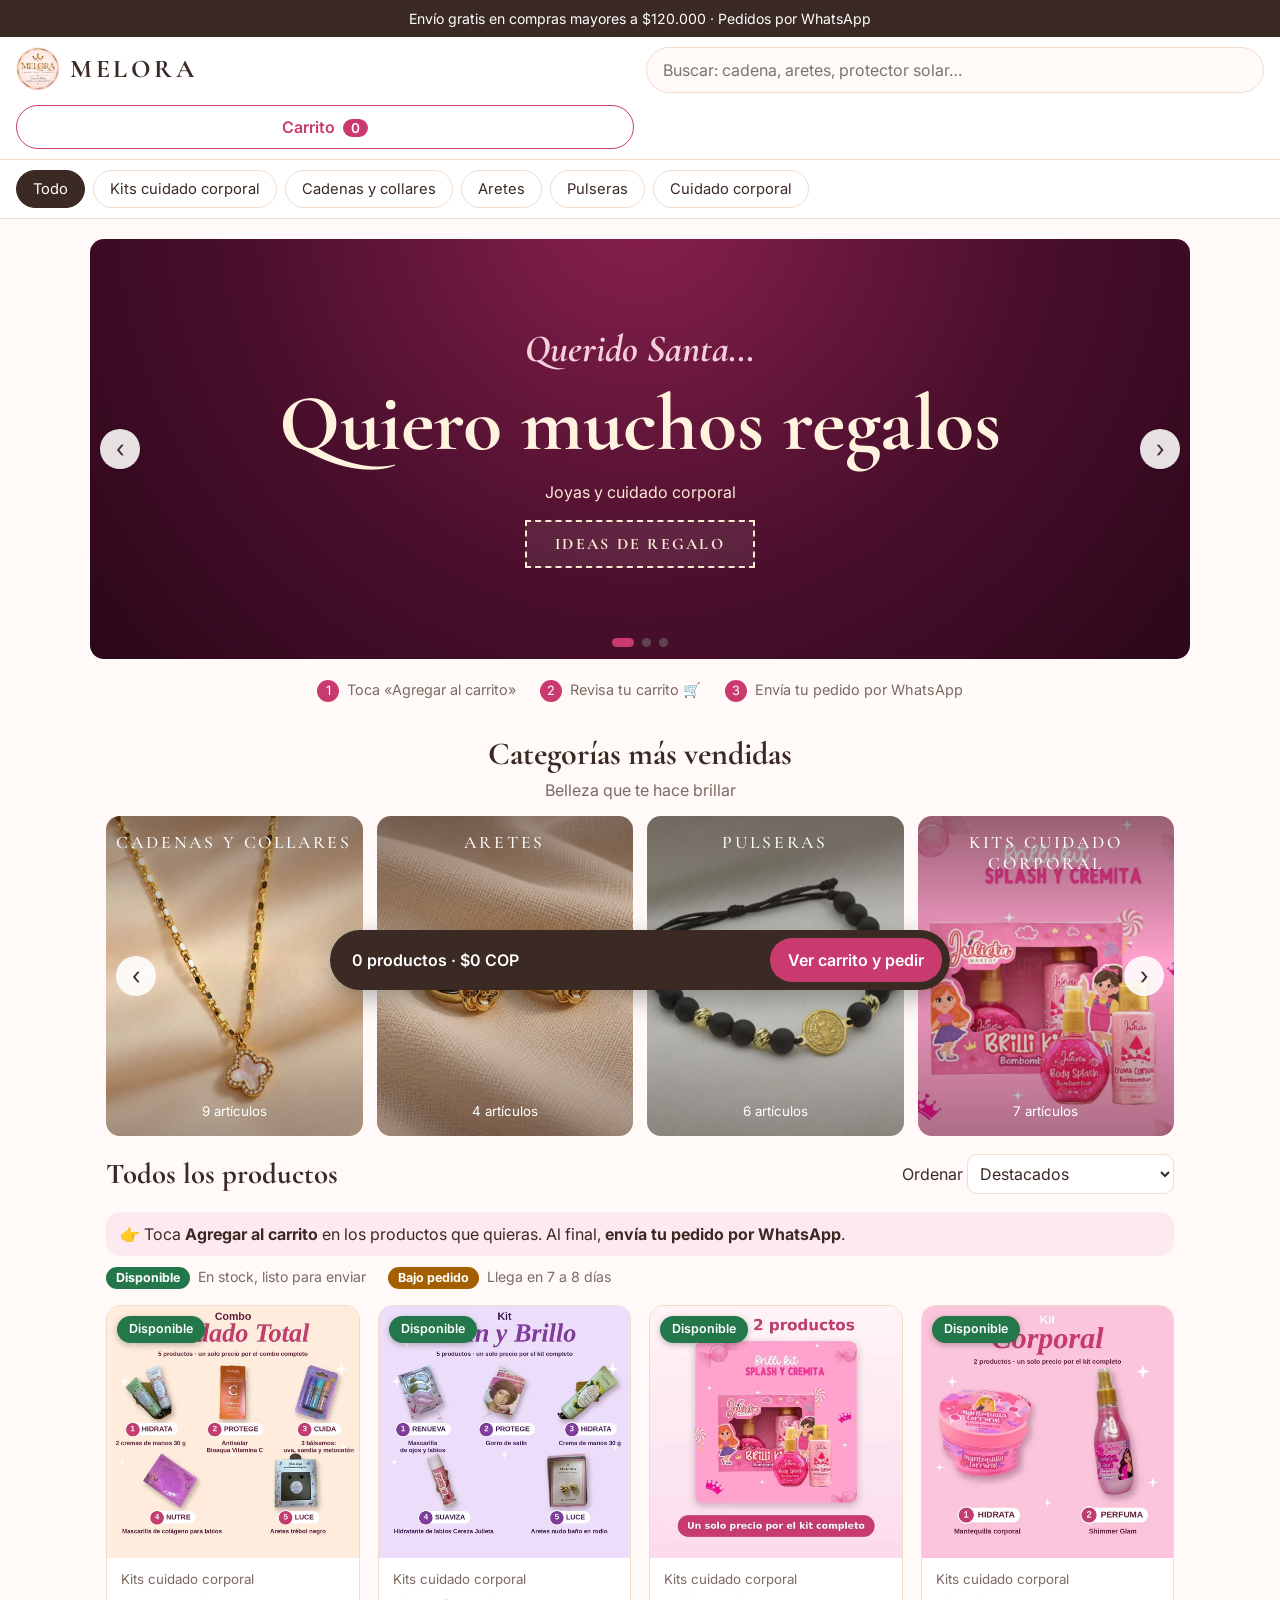
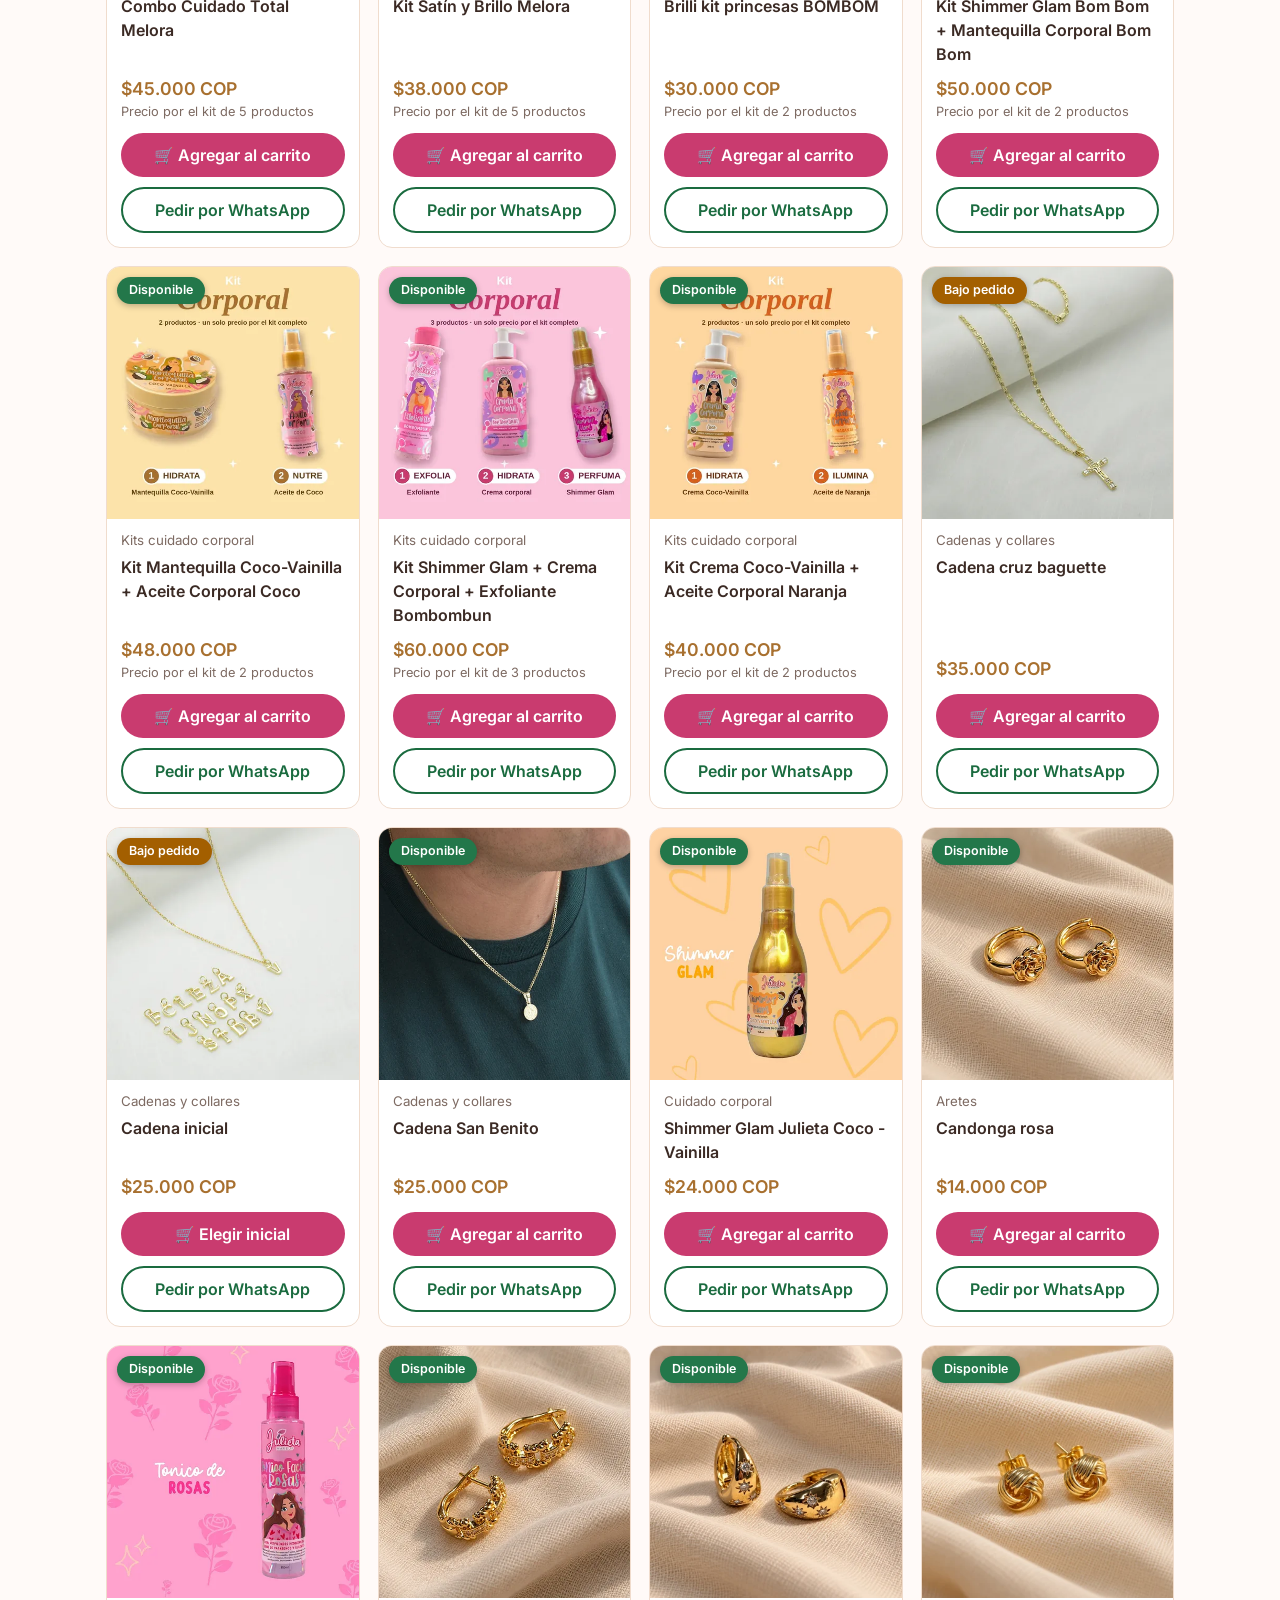
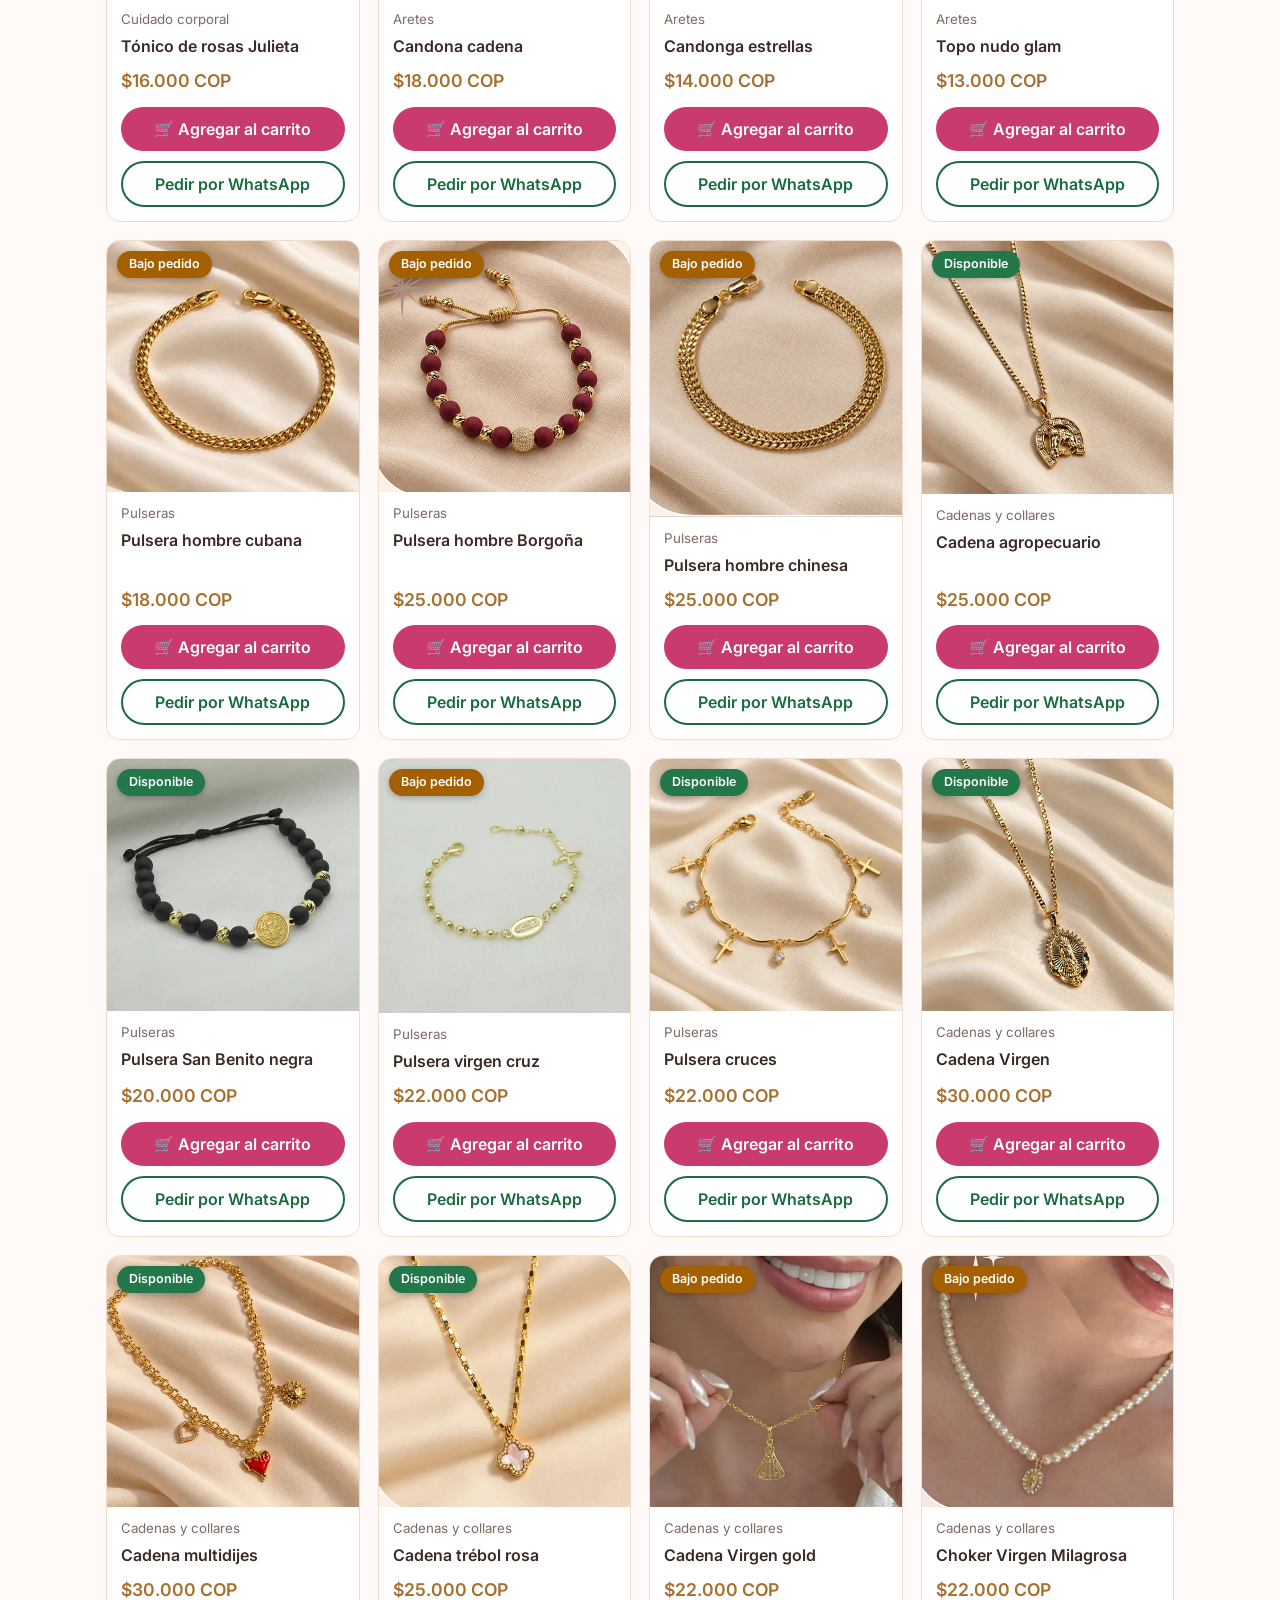
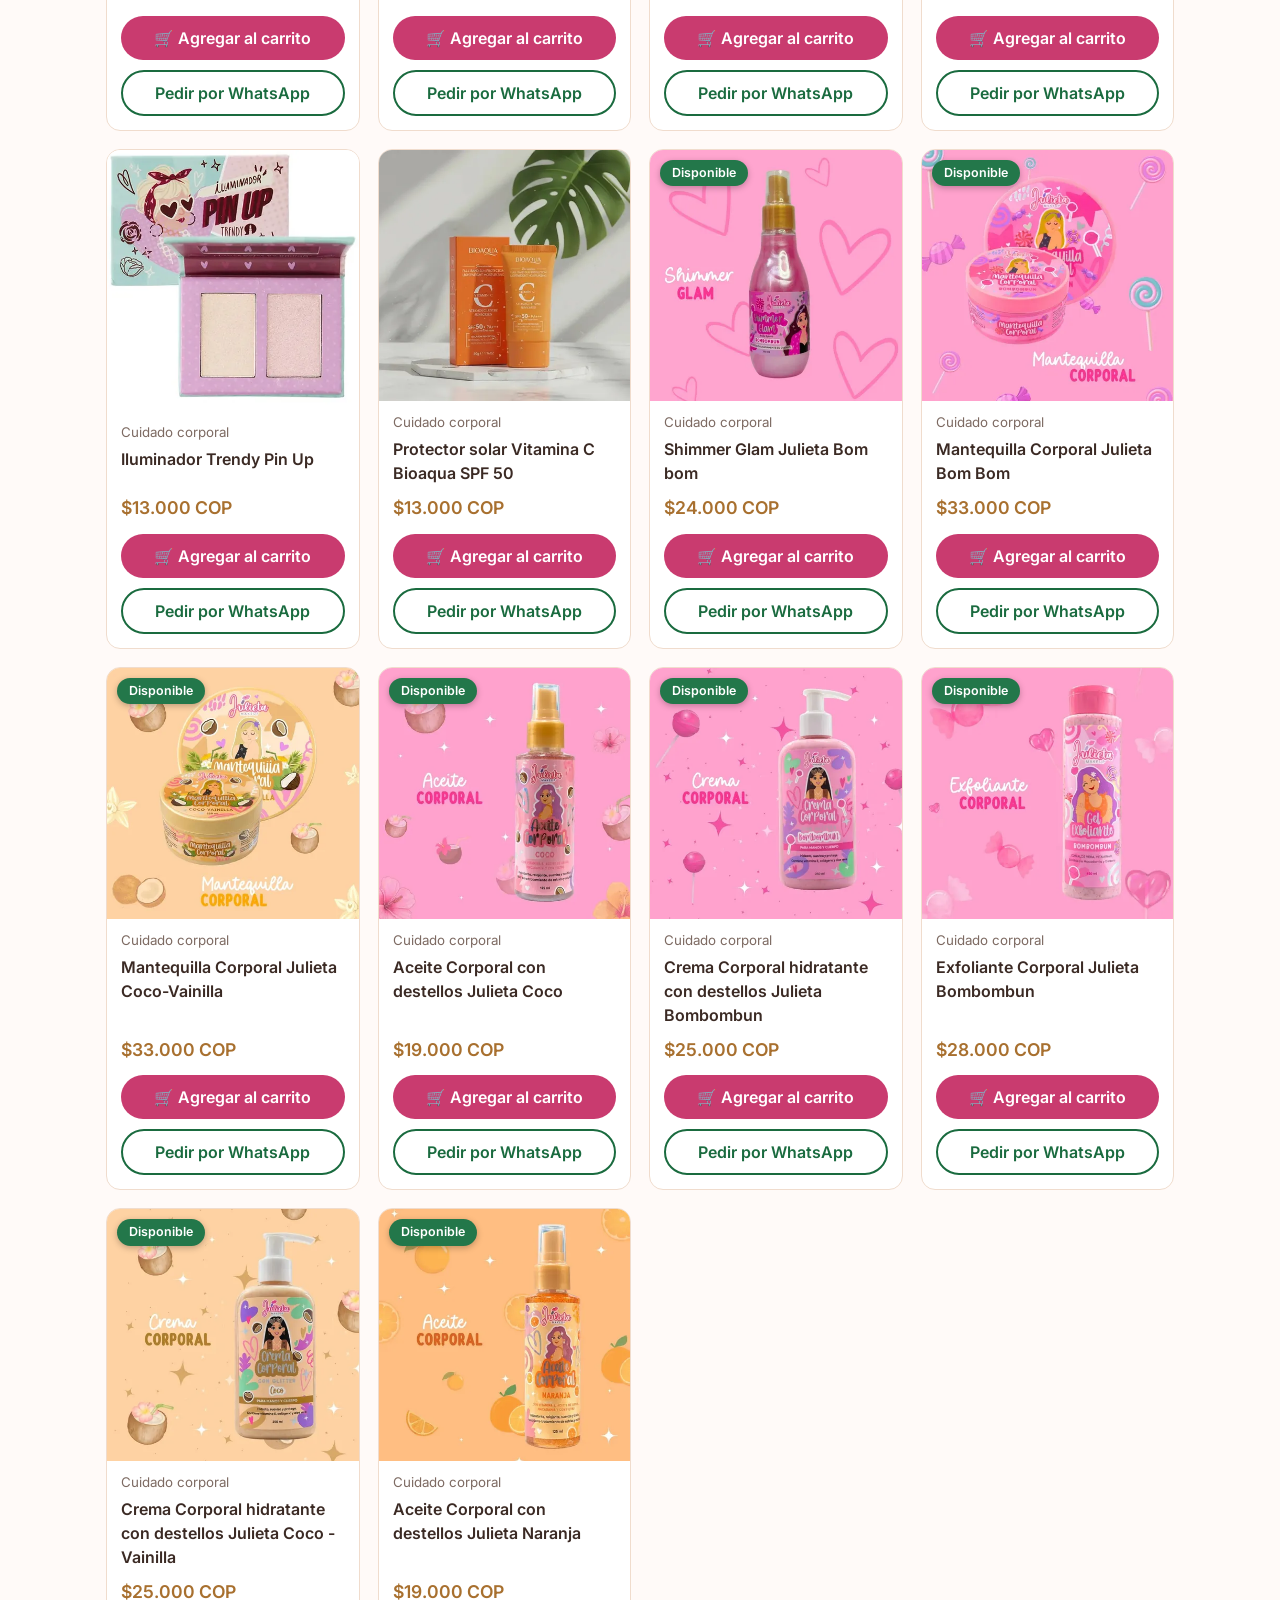
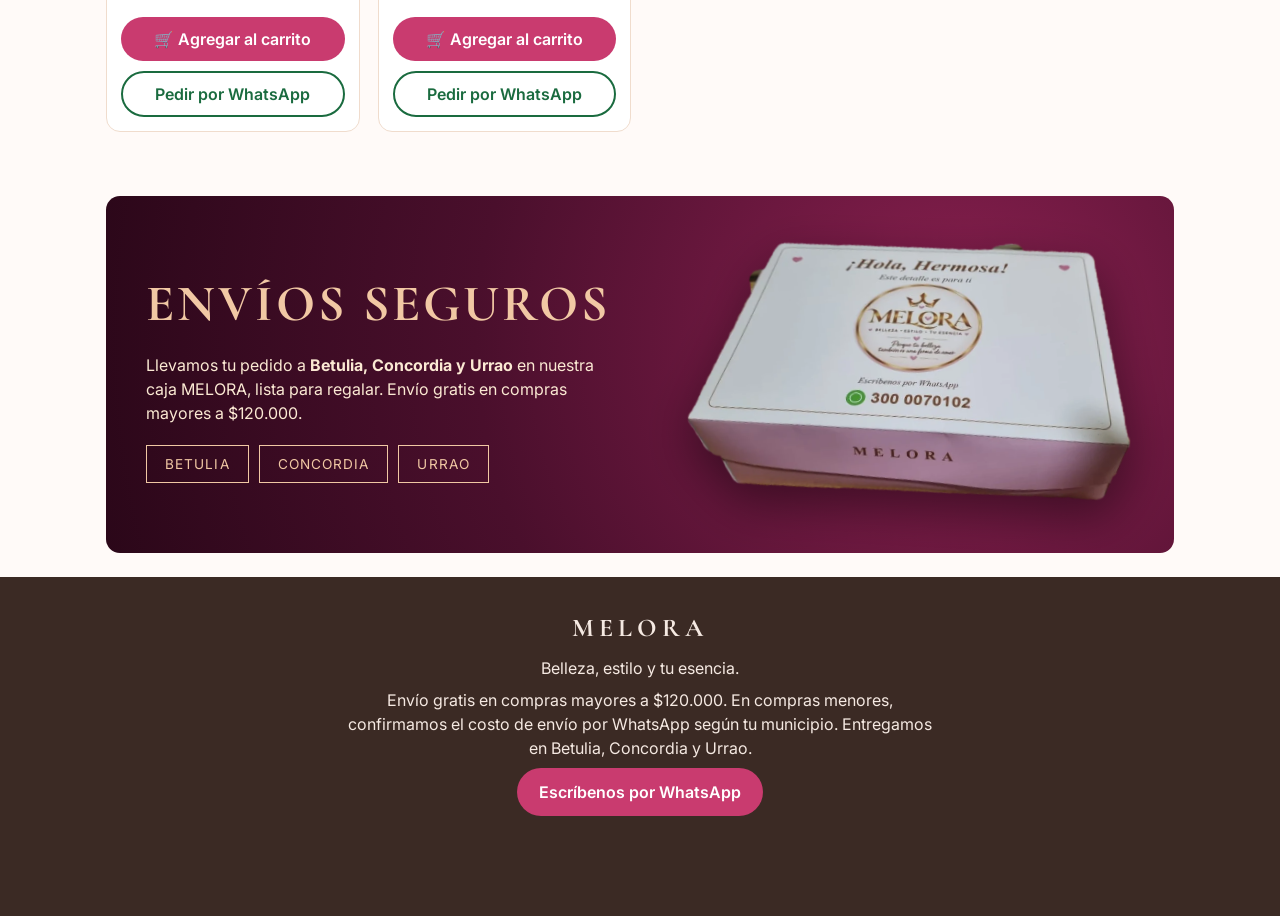
==== commit 91b0ce72: "Add files via upload Melora catalogo v19 te puede gustar" ====
--- a/index.html
+++ b/index.html
@@ -9,7 +9,7 @@
 <link rel="icon" href="img/logo.jpg">
 <link rel="preconnect" href="https://fonts.googleapis.com"><link rel="preconnect" href="https://fonts.gstatic.com" crossorigin>
 <link href="https://fonts.googleapis.com/css2?family=Cormorant+Garamond:wght@500;700&family=Inter:wght@400;600&display=swap" rel="stylesheet">
-<link rel="stylesheet" href="styles.css?v=17">
+<link rel="stylesheet" href="styles.css?v=19">
 <script>
 !function(f,b,e,v,n,t,s){if(f.fbq)return;n=f.fbq=function(){n.callMethod?n.callMethod.apply(n,arguments):n.queue.push(arguments)};if(!f._fbq)f._fbq=n;n.push=n;n.loaded=!0;n.version='2.0';n.queue=[];t=b.createElement(e);t.async=!0;t.src=v;s=b.getElementsByTagName(e)[0];s.parentNode.insertBefore(t,s)}(window,document,'script','https://connect.facebook.net/en_US/fbevents.js');
 fbq('init','2195890657679403');fbq('track','PageView');
@@ -71,7 +71,7 @@
     <button class="btn" type="submit">Enviar pedido por WhatsApp</button>
   </form>
 </aside>
-<script src="productos.js?v=17"></script>
-<script src="app.js?v=17"></script>
+<script src="productos.js?v=19"></script>
+<script src="app.js?v=19"></script>
 </body>
 </html>
--- a/styles.css
+++ b/styles.css
@@ -33,8 +33,8 @@
 .scrim{position:fixed;inset:0;background:rgba(40,25,20,.5);z-index:20}
 dialog{border:0;border-radius:var(--r);padding:0;width:min(760px,94vw);max-height:92vh;overflow:auto}
 dialog::backdrop{background:rgba(40,25,20,.5)}
-.pm{display:grid;grid-template-columns:1fr 1fr}.gal{display:flex;flex-direction:column}.gal{justify-content:flex-start}.gal>img{width:100%;height:auto;aspect-ratio:1;flex:none;object-fit:cover}.th{display:flex;gap:8px;padding:8px;overflow-x:auto}.th button{flex:none;width:56px;height:56px;padding:0;border:2px solid var(--line);border-radius:10px;overflow:hidden;cursor:pointer;background:none}.th img{width:100%;height:100%;object-fit:cover}
-.pm>div:last-child{padding:22px;display:flex;flex-direction:column;gap:10px}.pm h2{font-size:1.7rem}.pm p{margin:0;color:var(--mut)}
+.pm{display:block}.top{display:grid;grid-template-columns:1fr 1fr;align-items:start}.gal{display:flex;flex-direction:column}.gal{justify-content:flex-start}.gal>img{width:100%;height:auto;aspect-ratio:1;flex:none;object-fit:cover}.th{display:flex;gap:8px;padding:8px;overflow-x:auto}.th button{flex:none;width:56px;height:56px;padding:0;border:2px solid var(--line);border-radius:10px;overflow:hidden;cursor:pointer;background:none}.th img{width:100%;height:100%;object-fit:cover}
+.top>div:nth-child(2){padding:22px;display:flex;flex-direction:column;gap:10px}.pm h2{font-size:1.7rem}.pm p{margin:0;color:var(--mut)}
 .q{display:inline-flex;align-items:center;border:1px solid var(--line);border-radius:999px}
 .q button{width:36px;height:36px;border:0;background:none;font-size:1.2rem;cursor:pointer}.q b{min-width:28px;text-align:center}
 .x{align-self:flex-end;border:0;background:none;font-size:1.3rem;cursor:pointer}
@@ -51,7 +51,7 @@
 .df{padding:12px 16px calc(16px + env(safe-area-inset-bottom));display:grid;gap:8px;border-top:1px solid var(--line)}
 .df input,.df textarea,.df select{border:1px solid var(--line);border-radius:10px;padding:10px 12px;background:var(--bg)}
 .tot{margin:4px 0;display:grid;gap:2px}.tot div{display:flex;justify-content:space-between}.tot dt,.tot dd{margin:0}.tot .g{font-weight:600;font-size:1.1rem;color:var(--rose)}
-@media(max-width:700px){.pm{grid-template-columns:1fr}.brand b{display:none}}
+@media(max-width:700px){.top{grid-template-columns:1fr}.brand b{display:none}}
 @media(prefers-reduced-motion:reduce){*{transition:none!important;scroll-behavior:auto!important}}
 body:not(.home) .home-only{display:none}
 .hc{position:relative;max-width:1100px;margin:20px auto;border-radius:var(--r);overflow:hidden}
@@ -112,3 +112,11 @@
 .eta{color:#8a5200}.opt{display:flex;flex-direction:column;gap:6px;font-weight:600}
 .opt select{padding:10px 12px;border:1px solid var(--line);border-radius:10px;background:#fff;font:inherit}.opt select.bad{border-color:#b3261e}.opt span{color:#b3261e;font-weight:400;font-size:.85rem}
 .th button.on{border-color:var(--rose)}
+.rel{grid-column:1/-1;padding:18px 22px 22px;border-top:1px solid var(--line)}
+.rel h3{margin:0 0 14px;text-align:center;color:var(--rose);font:700 1.05rem Inter,sans-serif;letter-spacing:.08em;text-transform:uppercase}
+.rg{display:grid;grid-template-columns:repeat(4,1fr);gap:12px}
+.rc{padding:0;border:1px solid var(--line);border-radius:12px;overflow:hidden;background:#fff;cursor:pointer;text-align:center}.rc:hover{border-color:var(--rose)}
+.rc img{width:100%;aspect-ratio:1;object-fit:cover}
+.rc span{display:-webkit-box;-webkit-line-clamp:3;-webkit-box-orient:vertical;overflow:hidden;padding:8px 8px 2px;font-size:.82rem;line-height:1.3}
+.rc b{display:block;padding:0 8px 10px;color:var(--gold);font-size:.9rem}
+@media(max-width:700px){.rg{grid-template-columns:repeat(2,1fr)}.rel{padding:16px 14px 18px}}
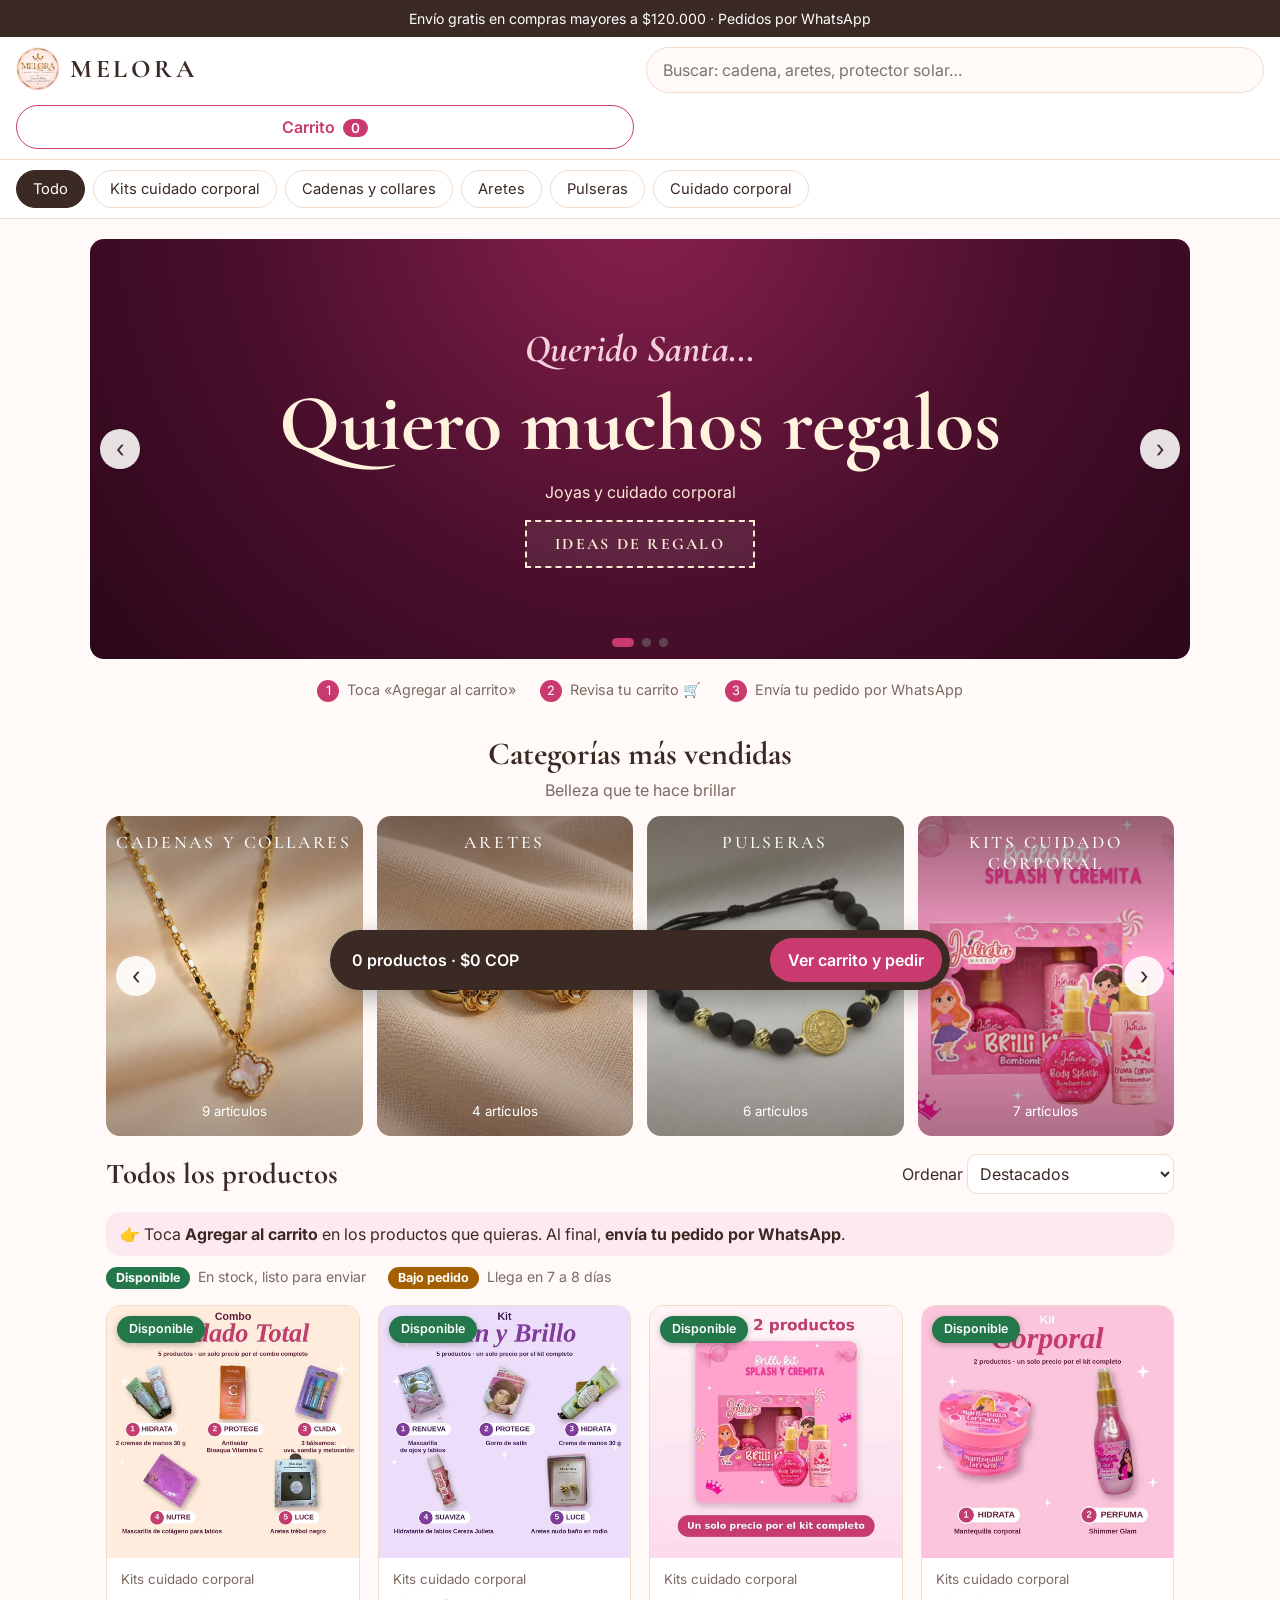
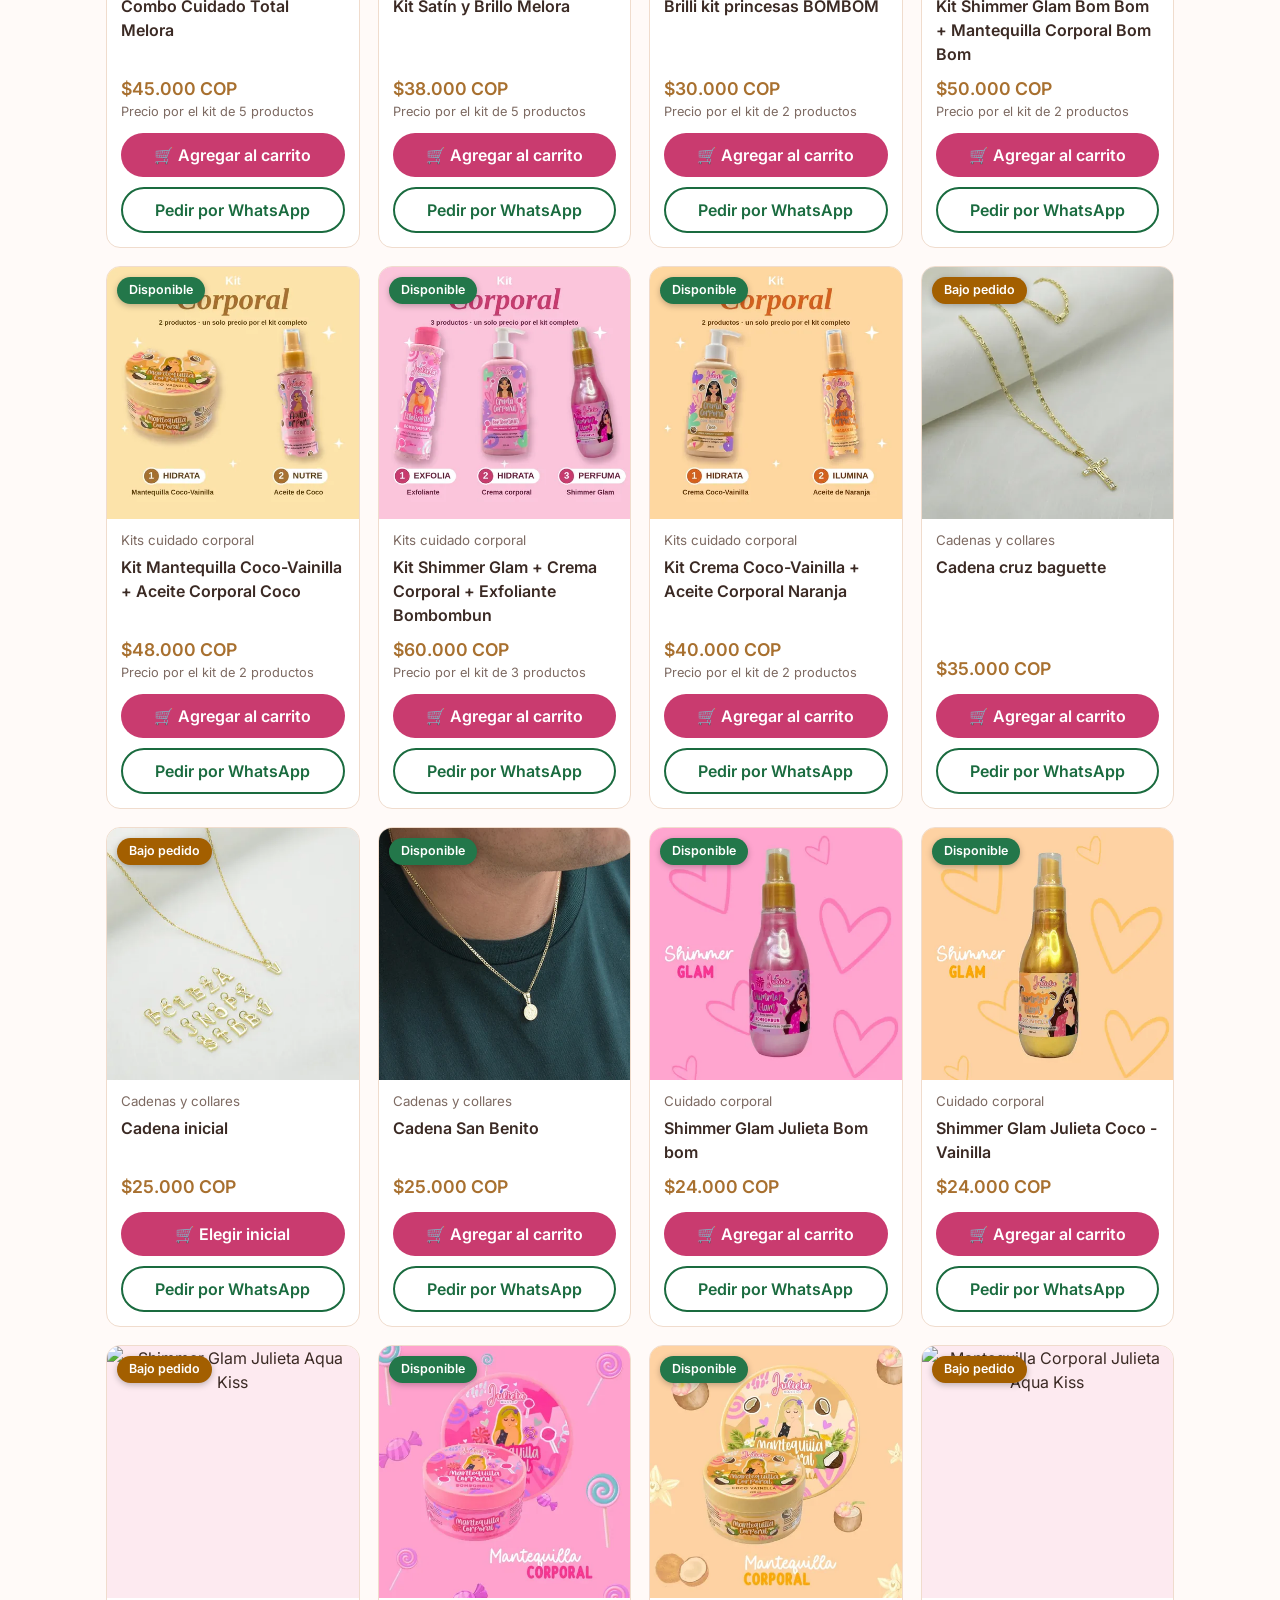
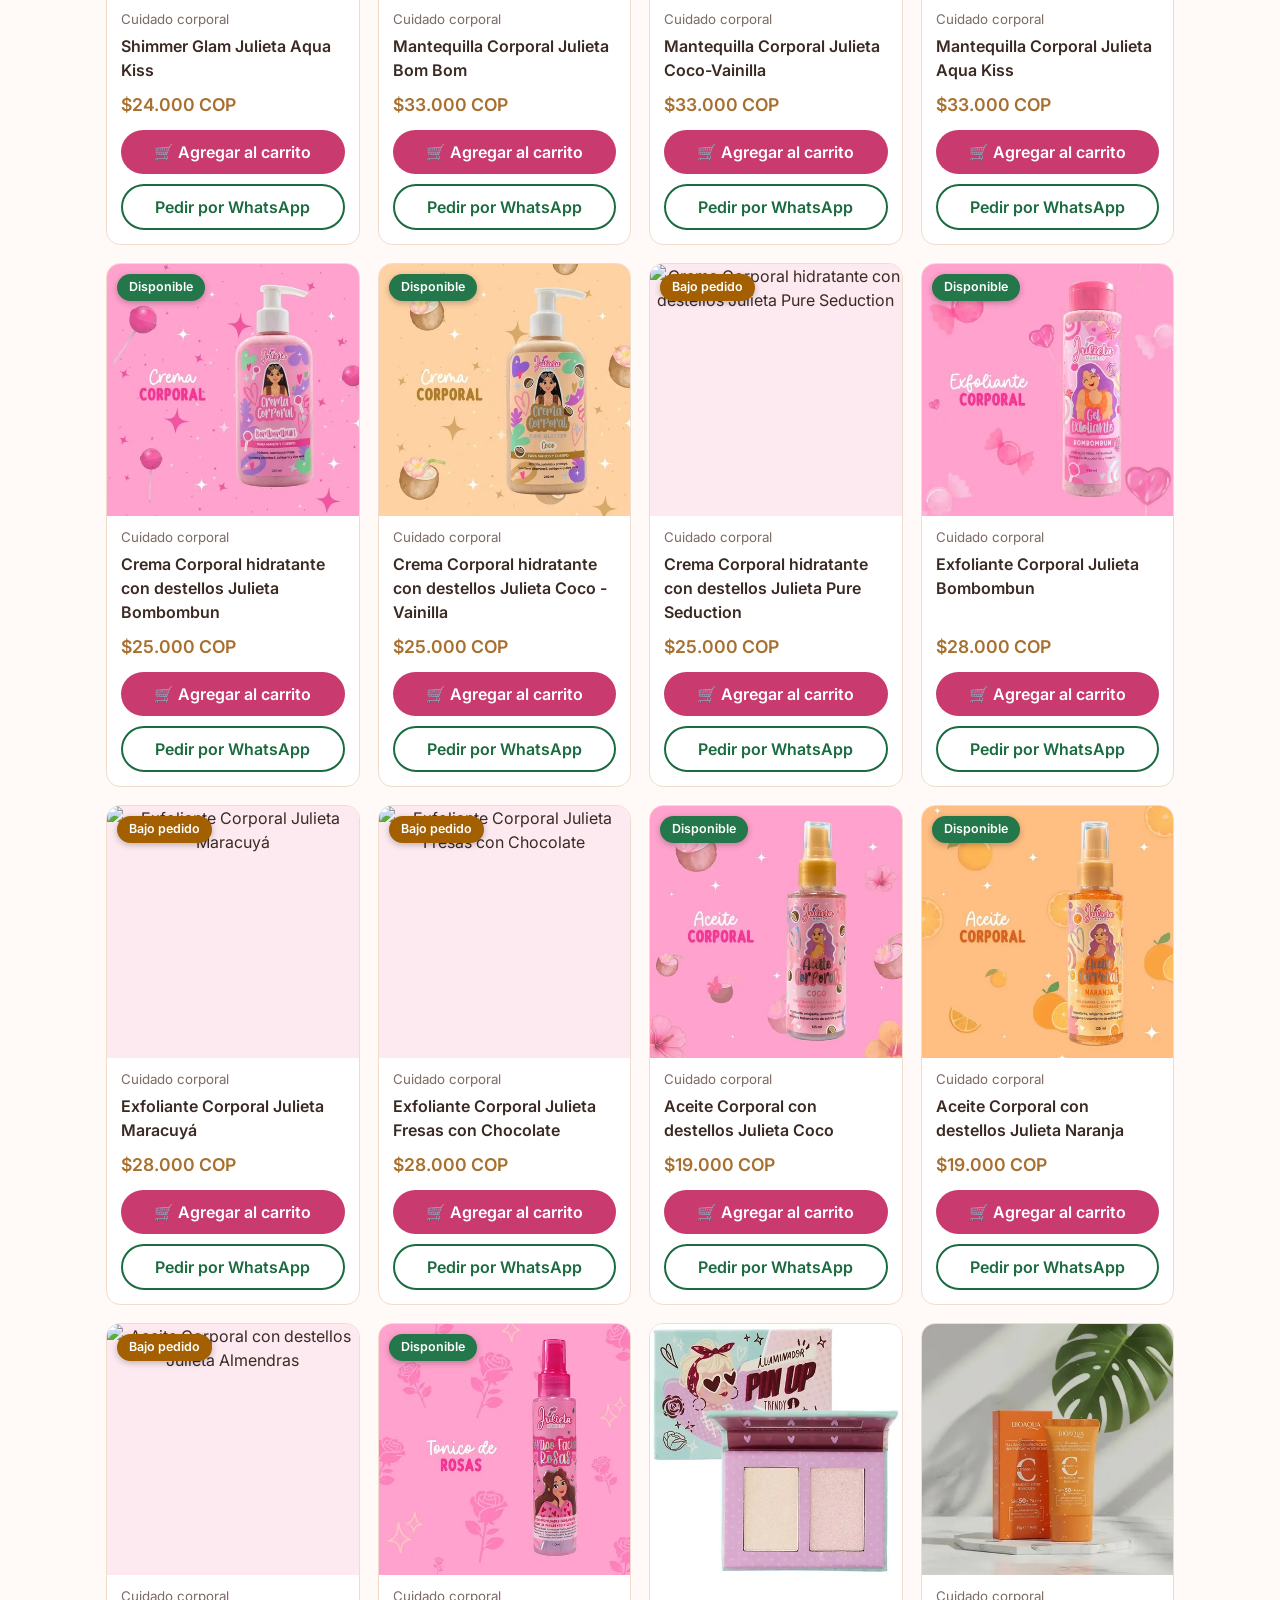
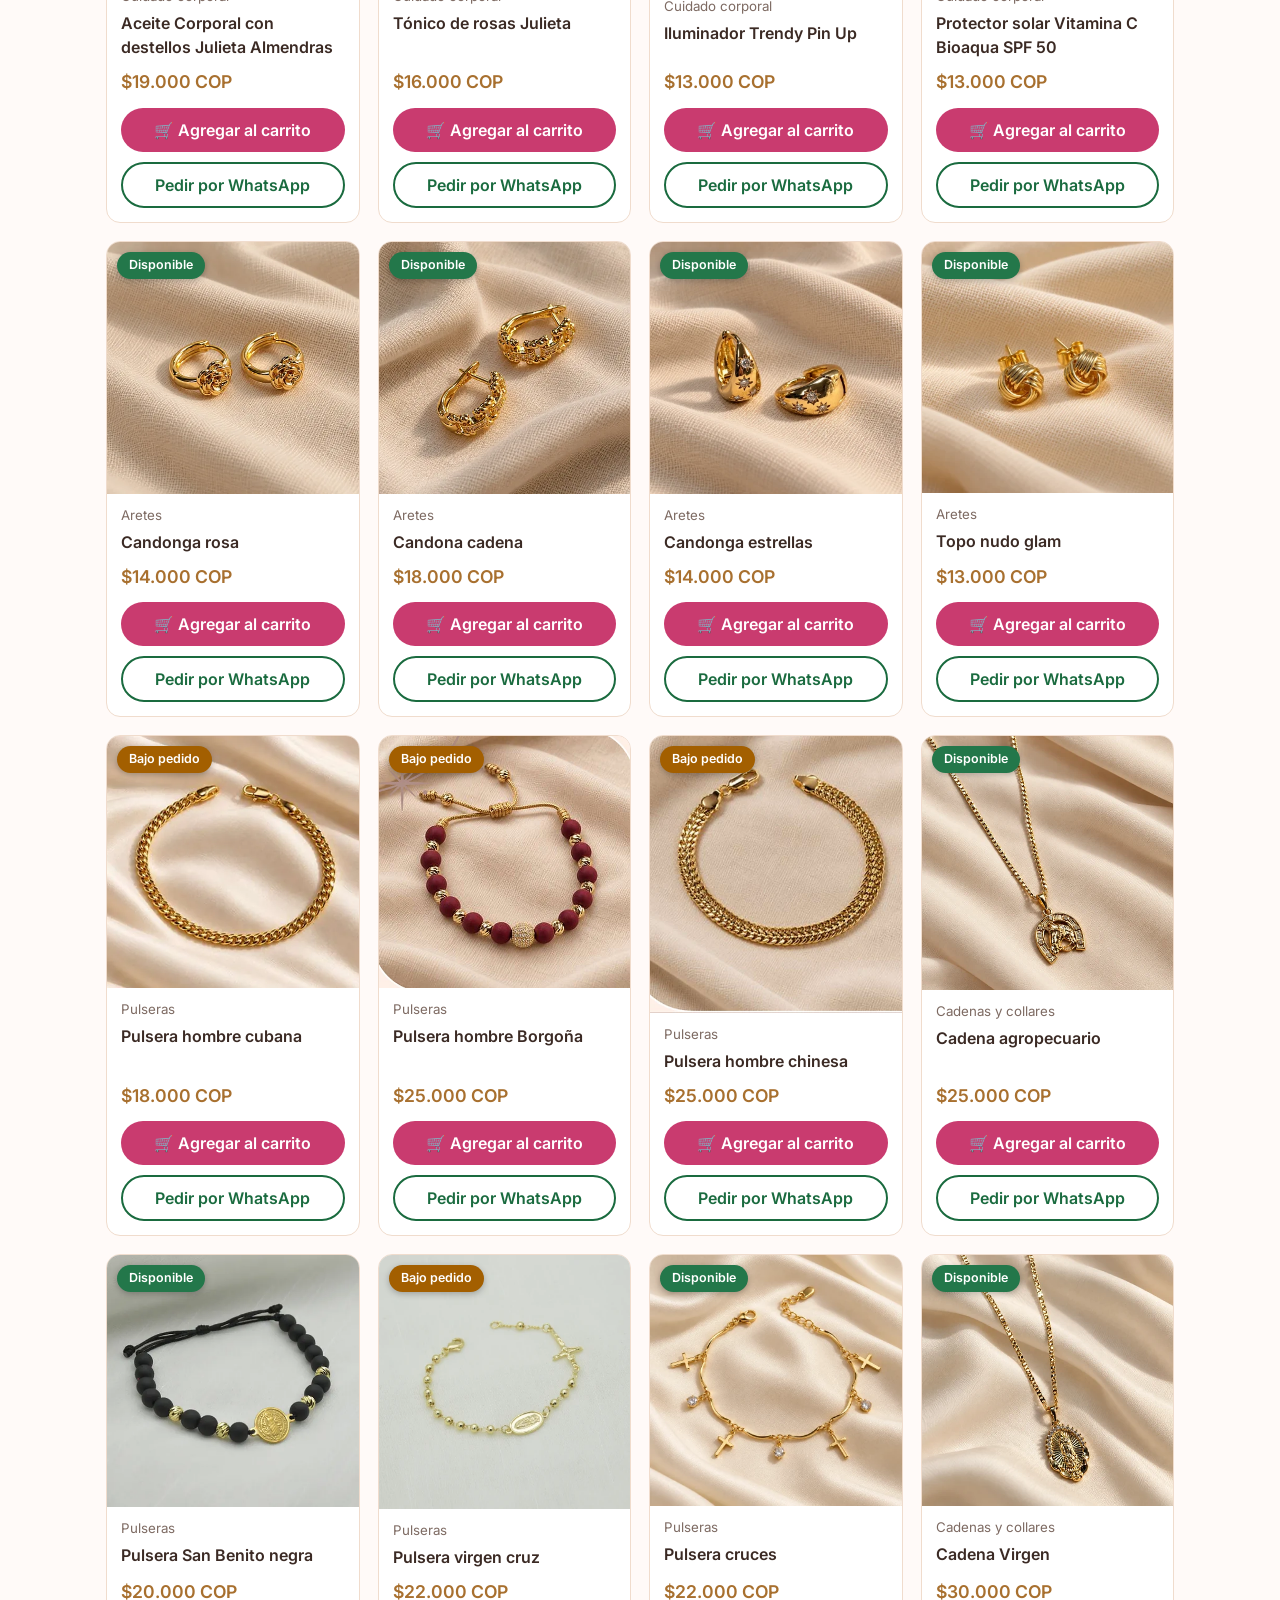
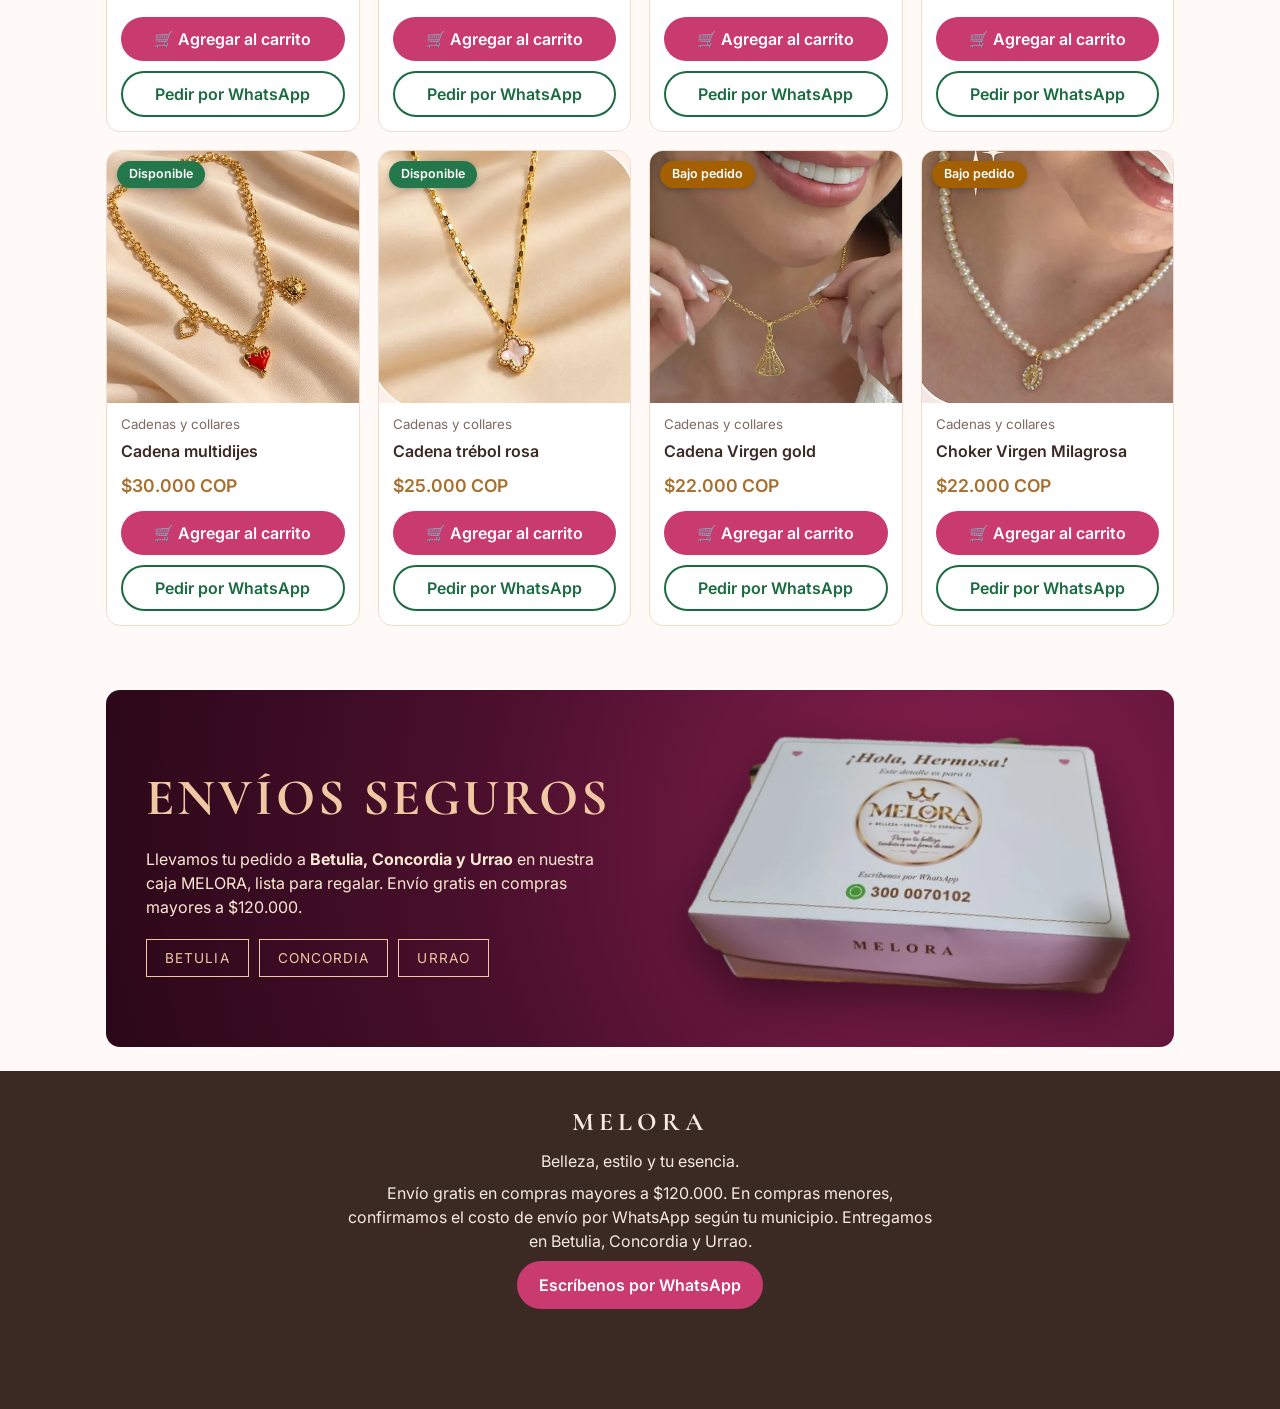
==== commit 22dc0be8: "Add files via upload" ====
--- a/index.html
+++ b/index.html
@@ -9,7 +9,7 @@
 <link rel="icon" href="img/logo.jpg">
 <link rel="preconnect" href="https://fonts.googleapis.com"><link rel="preconnect" href="https://fonts.gstatic.com" crossorigin>
 <link href="https://fonts.googleapis.com/css2?family=Cormorant+Garamond:wght@500;700&family=Inter:wght@400;600&display=swap" rel="stylesheet">
-<link rel="stylesheet" href="styles.css?v=19">
+<link rel="stylesheet" href="styles.css?v=20">
 <script>
 !function(f,b,e,v,n,t,s){if(f.fbq)return;n=f.fbq=function(){n.callMethod?n.callMethod.apply(n,arguments):n.queue.push(arguments)};if(!f._fbq)f._fbq=n;n.push=n;n.loaded=!0;n.version='2.0';n.queue=[];t=b.createElement(e);t.async=!0;t.src=v;s=b.getElementsByTagName(e)[0];s.parentNode.insertBefore(t,s)}(window,document,'script','https://connect.facebook.net/en_US/fbevents.js');
 fbq('init','2195890657679403');fbq('track','PageView');
@@ -71,7 +71,7 @@
     <button class="btn" type="submit">Enviar pedido por WhatsApp</button>
   </form>
 </aside>
-<script src="productos.js?v=19"></script>
-<script src="app.js?v=19"></script>
+<script src="productos.js?v=20"></script>
+<script src="app.js?v=20"></script>
 </body>
 </html>
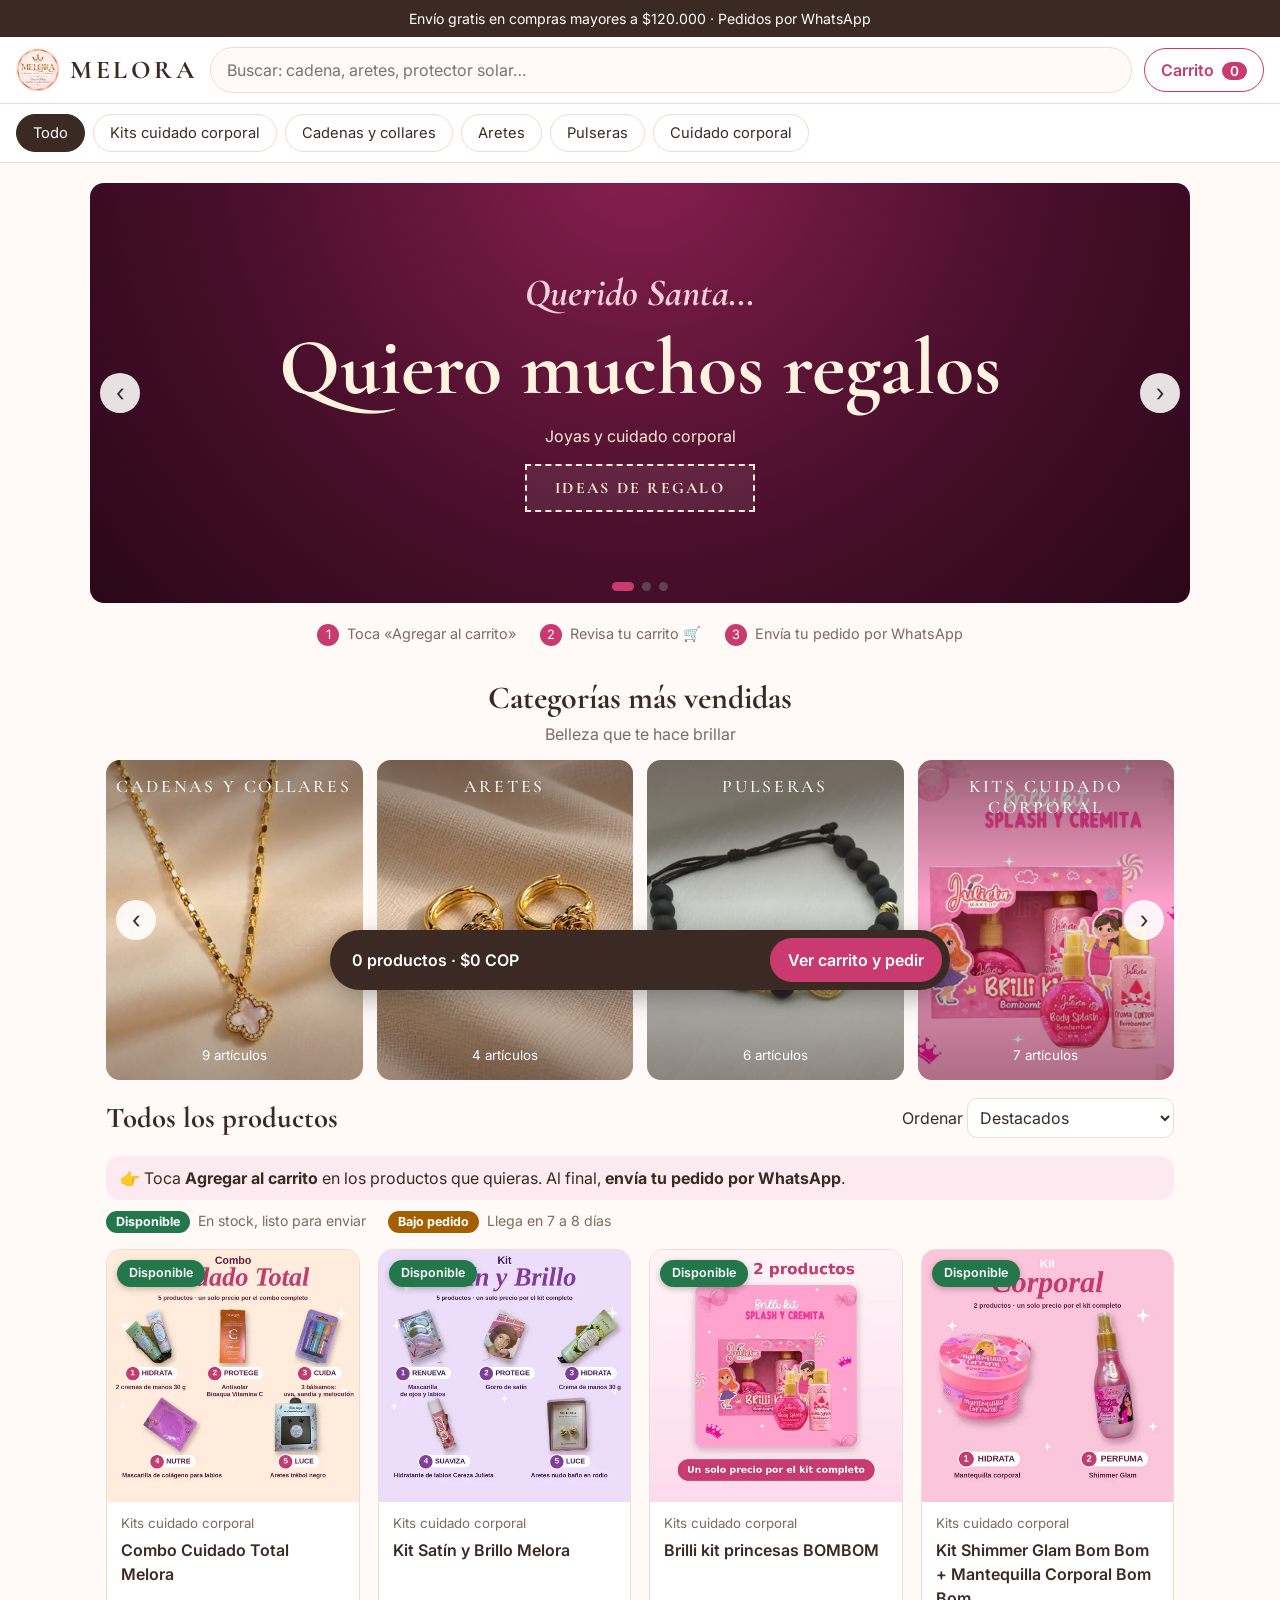
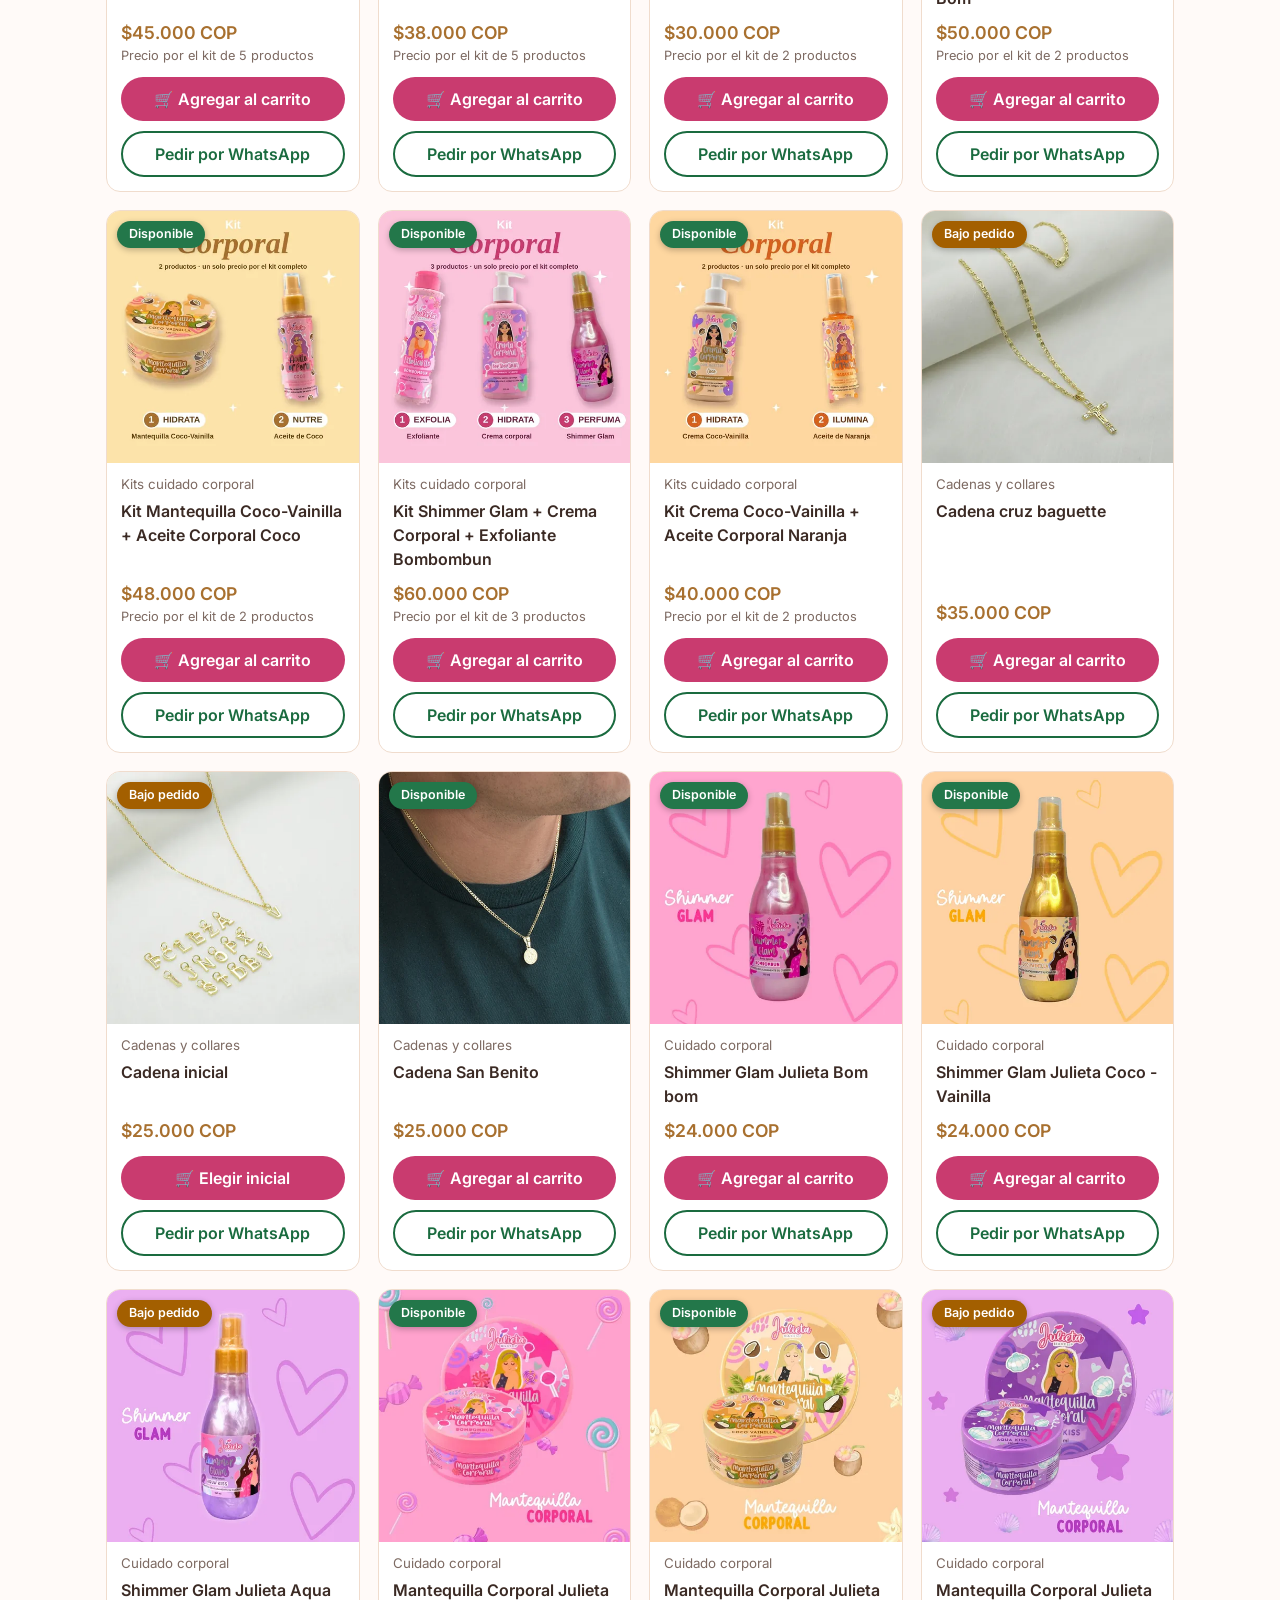
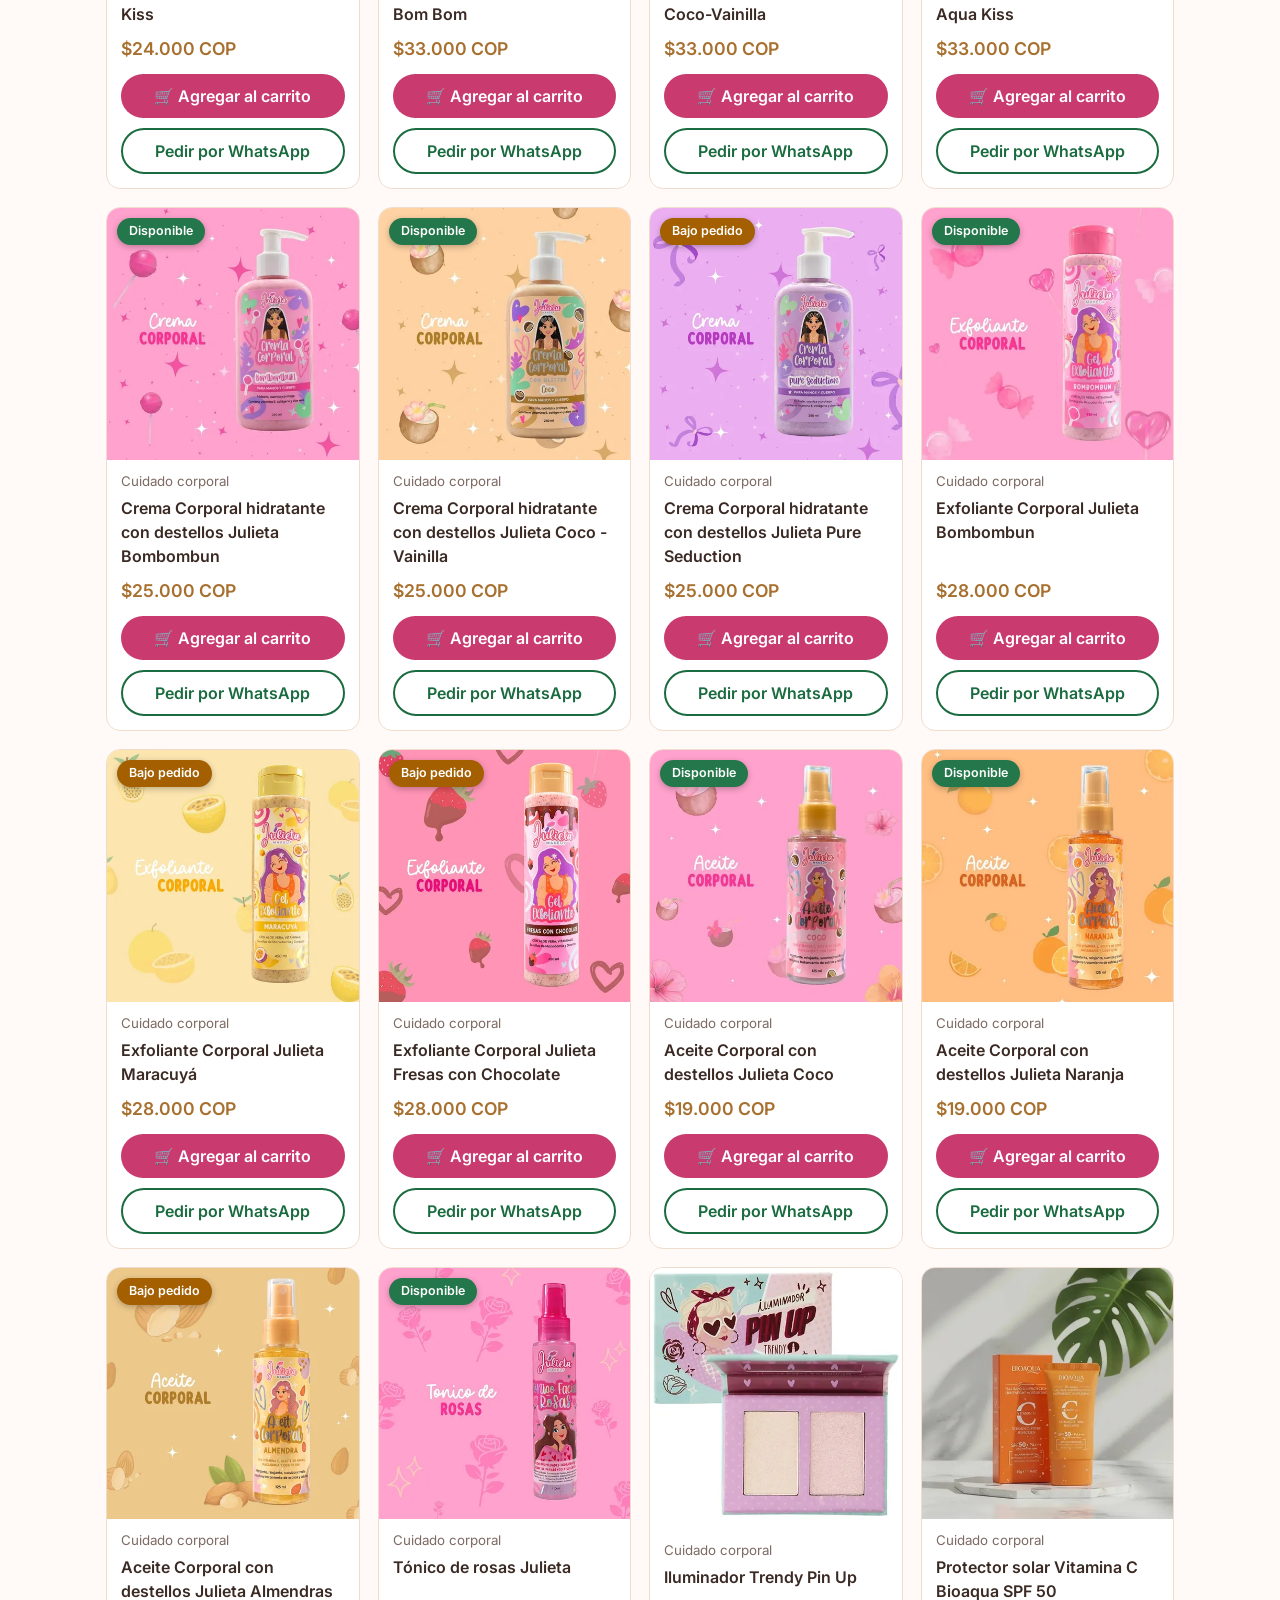
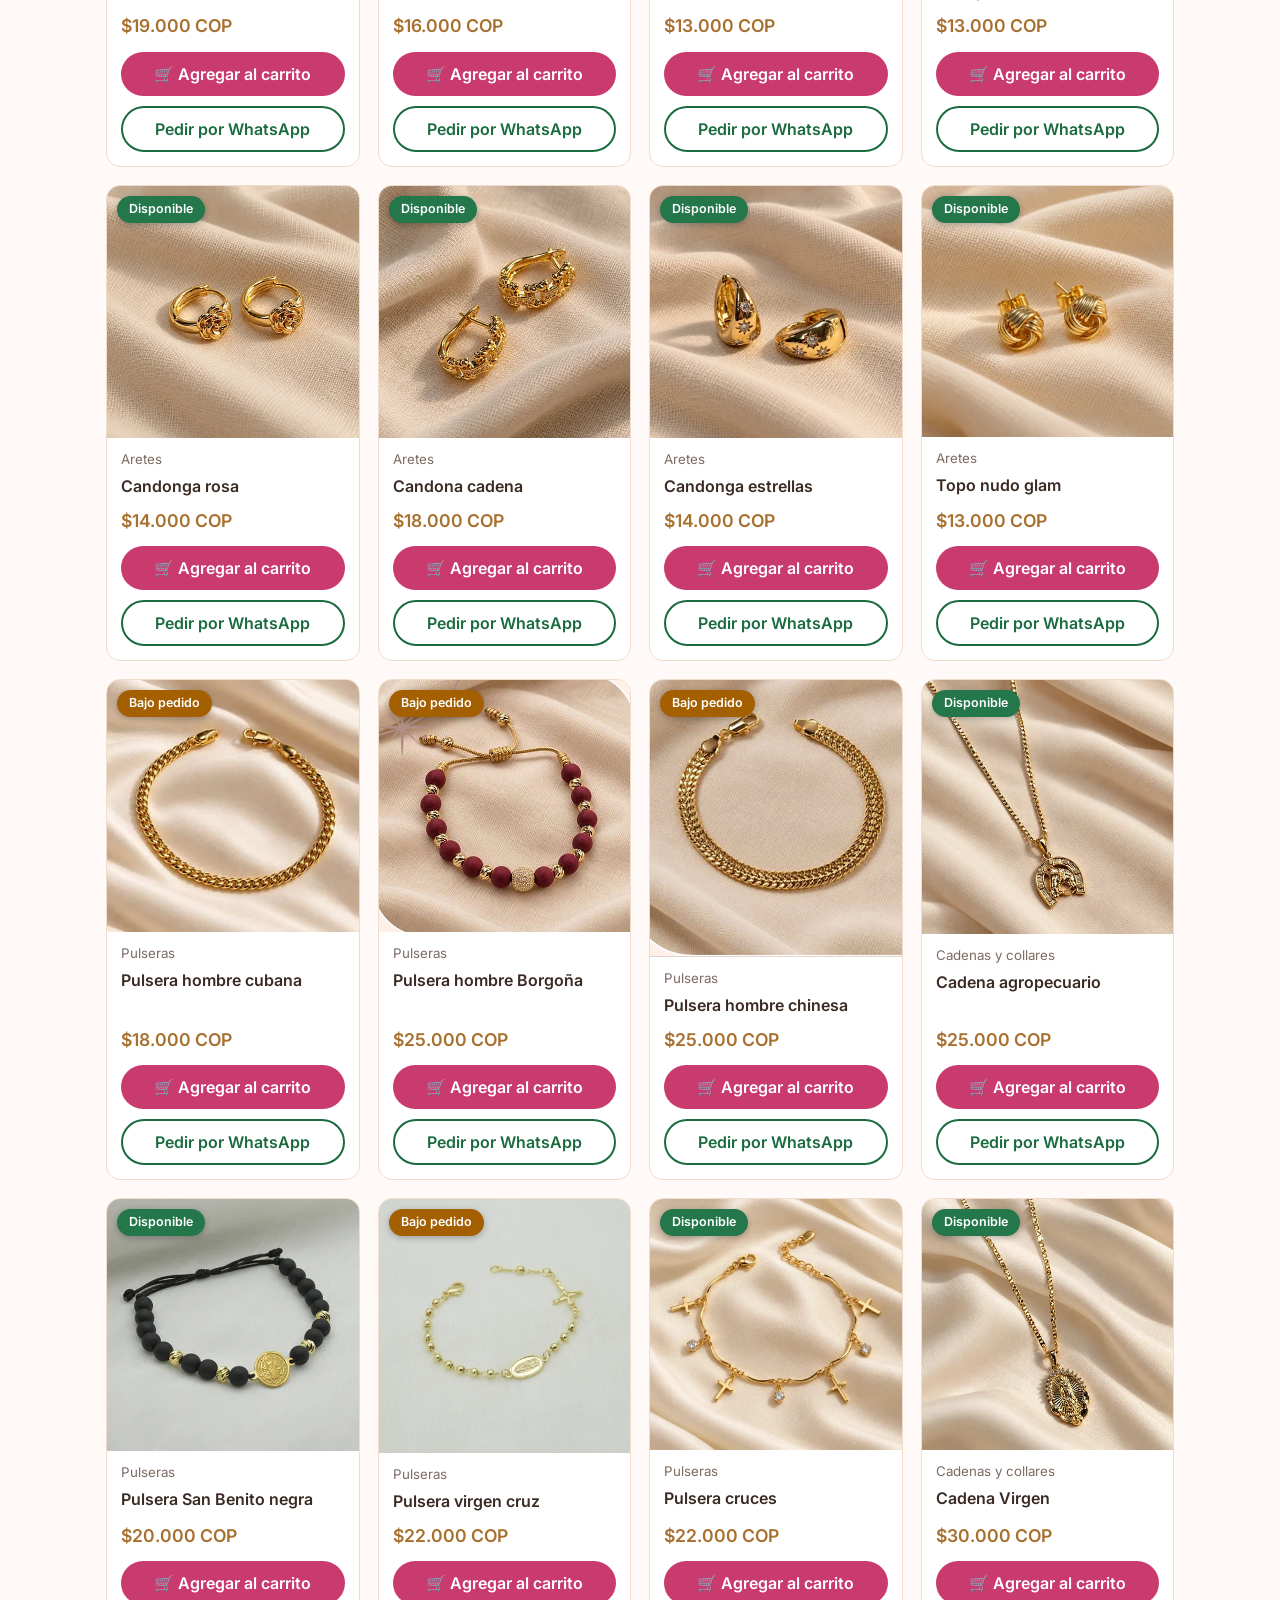
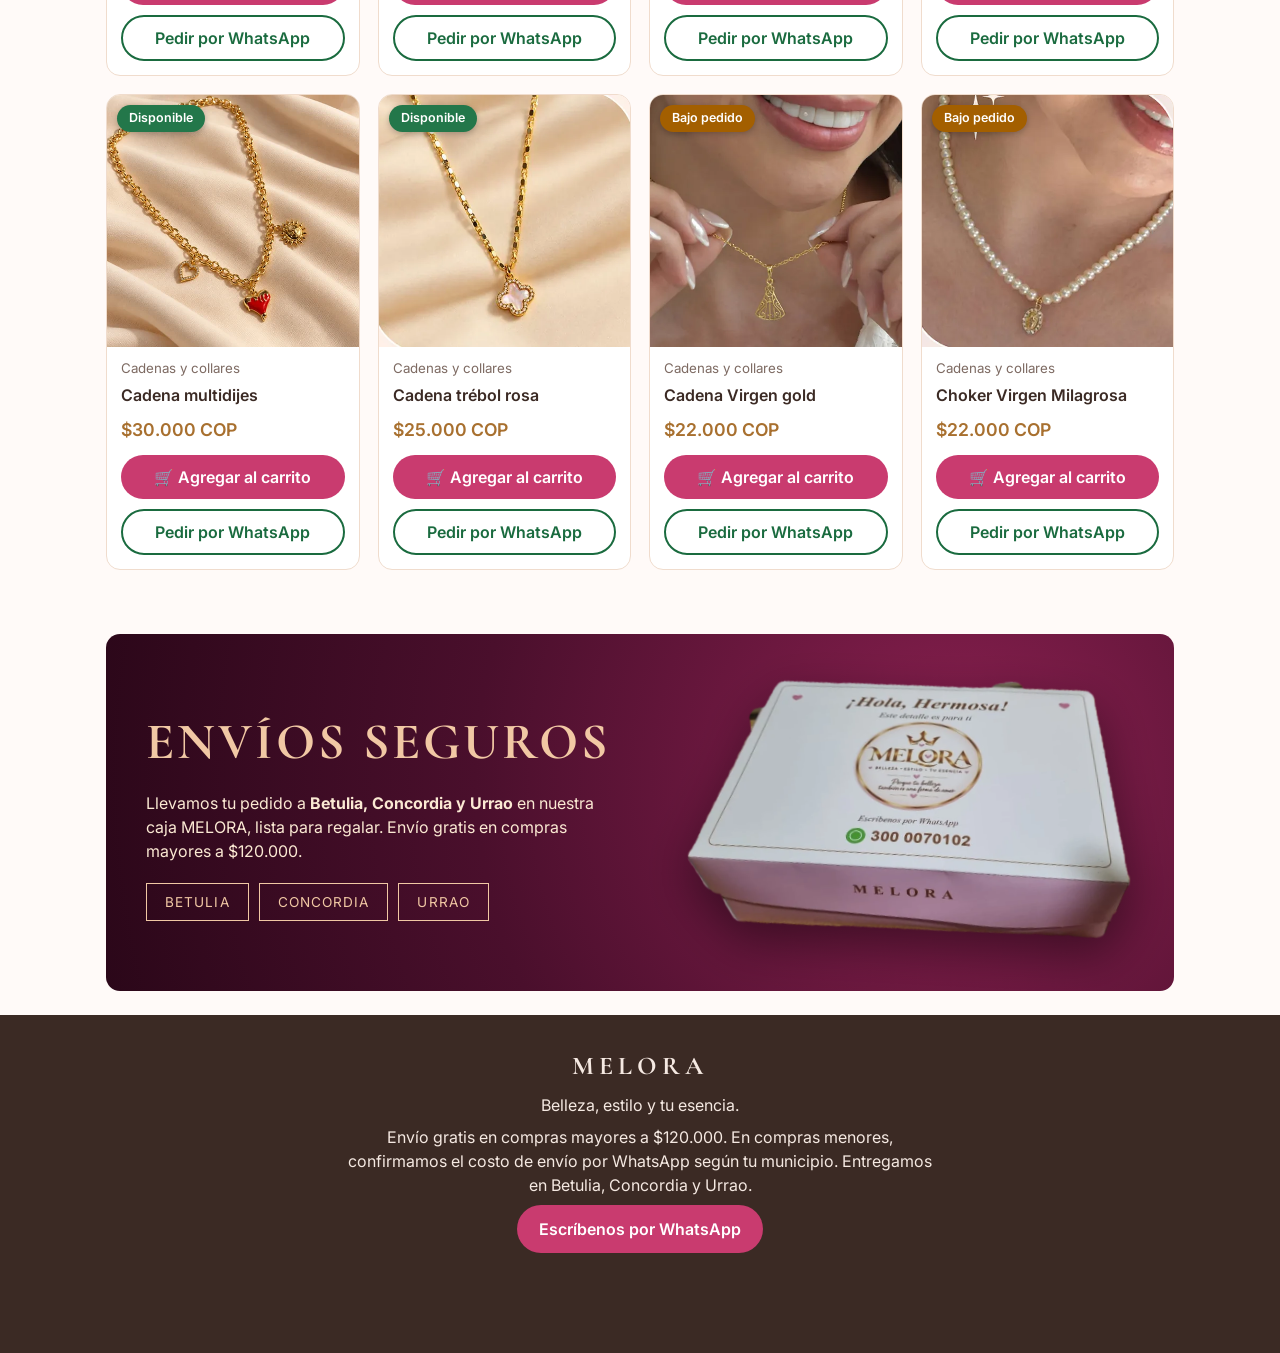
==== commit 5405bf20: "Add files via upload" ====
--- a/index.html
+++ b/index.html
@@ -9,7 +9,7 @@
 <link rel="icon" href="img/logo.jpg">
 <link rel="preconnect" href="https://fonts.googleapis.com"><link rel="preconnect" href="https://fonts.gstatic.com" crossorigin>
 <link href="https://fonts.googleapis.com/css2?family=Cormorant+Garamond:wght@500;700&family=Inter:wght@400;600&display=swap" rel="stylesheet">
-<link rel="stylesheet" href="styles.css?v=20">
+<link rel="stylesheet" href="styles.css?v=21">
 <script>
 !function(f,b,e,v,n,t,s){if(f.fbq)return;n=f.fbq=function(){n.callMethod?n.callMethod.apply(n,arguments):n.queue.push(arguments)};if(!f._fbq)f._fbq=n;n.push=n;n.loaded=!0;n.version='2.0';n.queue=[];t=b.createElement(e);t.async=!0;t.src=v;s=b.getElementsByTagName(e)[0];s.parentNode.insertBefore(t,s)}(window,document,'script','https://connect.facebook.net/en_US/fbevents.js');
 fbq('init','2195890657679403');fbq('track','PageView');
@@ -71,7 +71,7 @@
     <button class="btn" type="submit">Enviar pedido por WhatsApp</button>
   </form>
 </aside>
-<script src="productos.js?v=20"></script>
-<script src="app.js?v=20"></script>
+<script src="productos.js?v=21"></script>
+<script src="app.js?v=21"></script>
 </body>
 </html>
--- a/styles.css
+++ b/styles.css
@@ -33,8 +33,8 @@
 .scrim{position:fixed;inset:0;background:rgba(40,25,20,.5);z-index:20}
 dialog{border:0;border-radius:var(--r);padding:0;width:min(760px,94vw);max-height:92vh;overflow:auto}
 dialog::backdrop{background:rgba(40,25,20,.5)}
-.pm{display:block}.top{display:grid;grid-template-columns:1fr 1fr;align-items:start}.gal{display:flex;flex-direction:column}.gal{justify-content:flex-start}.gal>img{width:100%;height:auto;aspect-ratio:1;flex:none;object-fit:cover}.th{display:flex;gap:8px;padding:8px;overflow-x:auto}.th button{flex:none;width:56px;height:56px;padding:0;border:2px solid var(--line);border-radius:10px;overflow:hidden;cursor:pointer;background:none}.th img{width:100%;height:100%;object-fit:cover}
-.top>div:nth-child(2){padding:22px;display:flex;flex-direction:column;gap:10px}.pm h2{font-size:1.7rem}.pm p{margin:0;color:var(--mut)}
+.pm{display:block}.pmt{display:grid;grid-template-columns:1fr 1fr;align-items:start}.gal{display:flex;flex-direction:column}.gal{justify-content:flex-start}.gal>img{width:100%;height:auto;aspect-ratio:1;flex:none;object-fit:cover}.th{display:flex;gap:8px;padding:8px;overflow-x:auto}.th button{flex:none;width:56px;height:56px;padding:0;border:2px solid var(--line);border-radius:10px;overflow:hidden;cursor:pointer;background:none}.th img{width:100%;height:100%;object-fit:cover}
+.pmt>div:nth-child(2){padding:22px;display:flex;flex-direction:column;gap:10px}.pm h2{font-size:1.7rem}.pm p{margin:0;color:var(--mut)}
 .q{display:inline-flex;align-items:center;border:1px solid var(--line);border-radius:999px}
 .q button{width:36px;height:36px;border:0;background:none;font-size:1.2rem;cursor:pointer}.q b{min-width:28px;text-align:center}
 .x{align-self:flex-end;border:0;background:none;font-size:1.3rem;cursor:pointer}
@@ -51,7 +51,7 @@
 .df{padding:12px 16px calc(16px + env(safe-area-inset-bottom));display:grid;gap:8px;border-top:1px solid var(--line)}
 .df input,.df textarea,.df select{border:1px solid var(--line);border-radius:10px;padding:10px 12px;background:var(--bg)}
 .tot{margin:4px 0;display:grid;gap:2px}.tot div{display:flex;justify-content:space-between}.tot dt,.tot dd{margin:0}.tot .g{font-weight:600;font-size:1.1rem;color:var(--rose)}
-@media(max-width:700px){.top{grid-template-columns:1fr}.brand b{display:none}}
+@media(max-width:700px){.pmt{grid-template-columns:1fr}.brand b{display:none}}
 @media(prefers-reduced-motion:reduce){*{transition:none!important;scroll-behavior:auto!important}}
 body:not(.home) .home-only{display:none}
 .hc{position:relative;max-width:1100px;margin:20px auto;border-radius:var(--r);overflow:hidden}
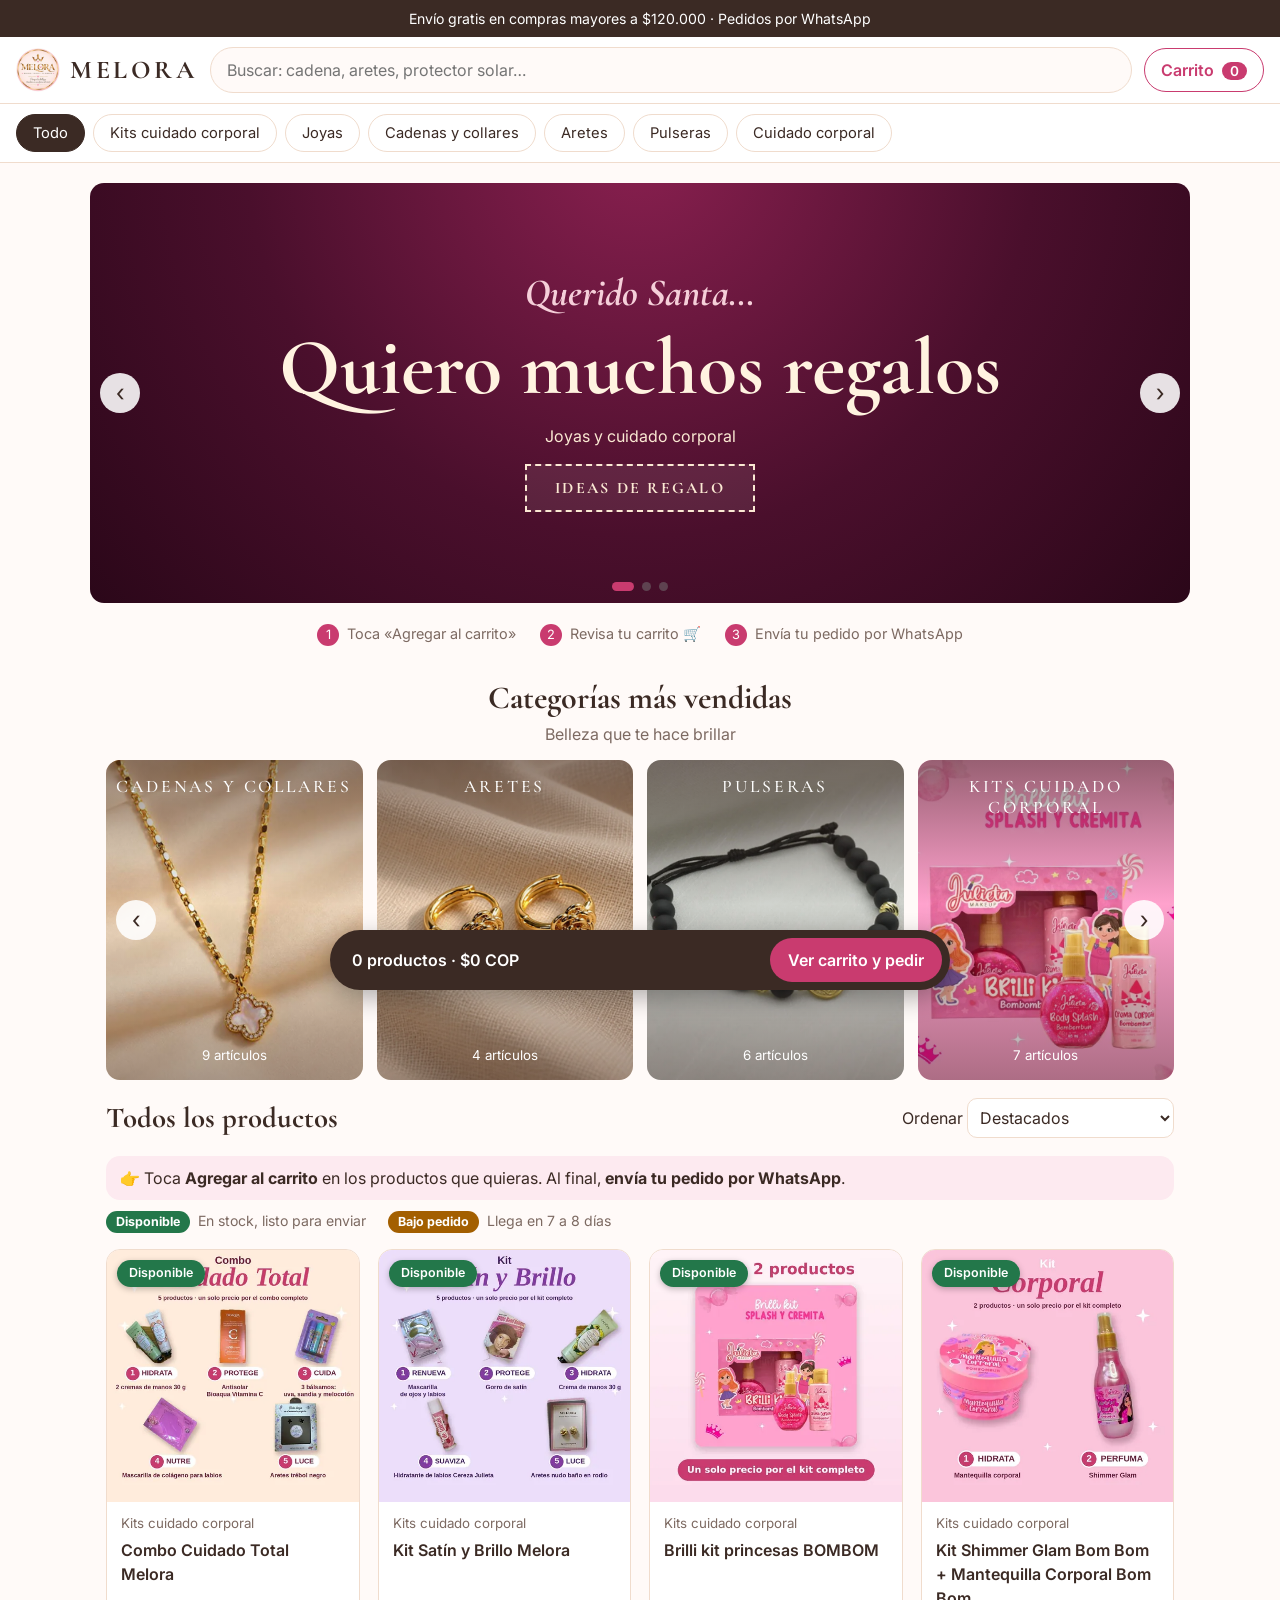
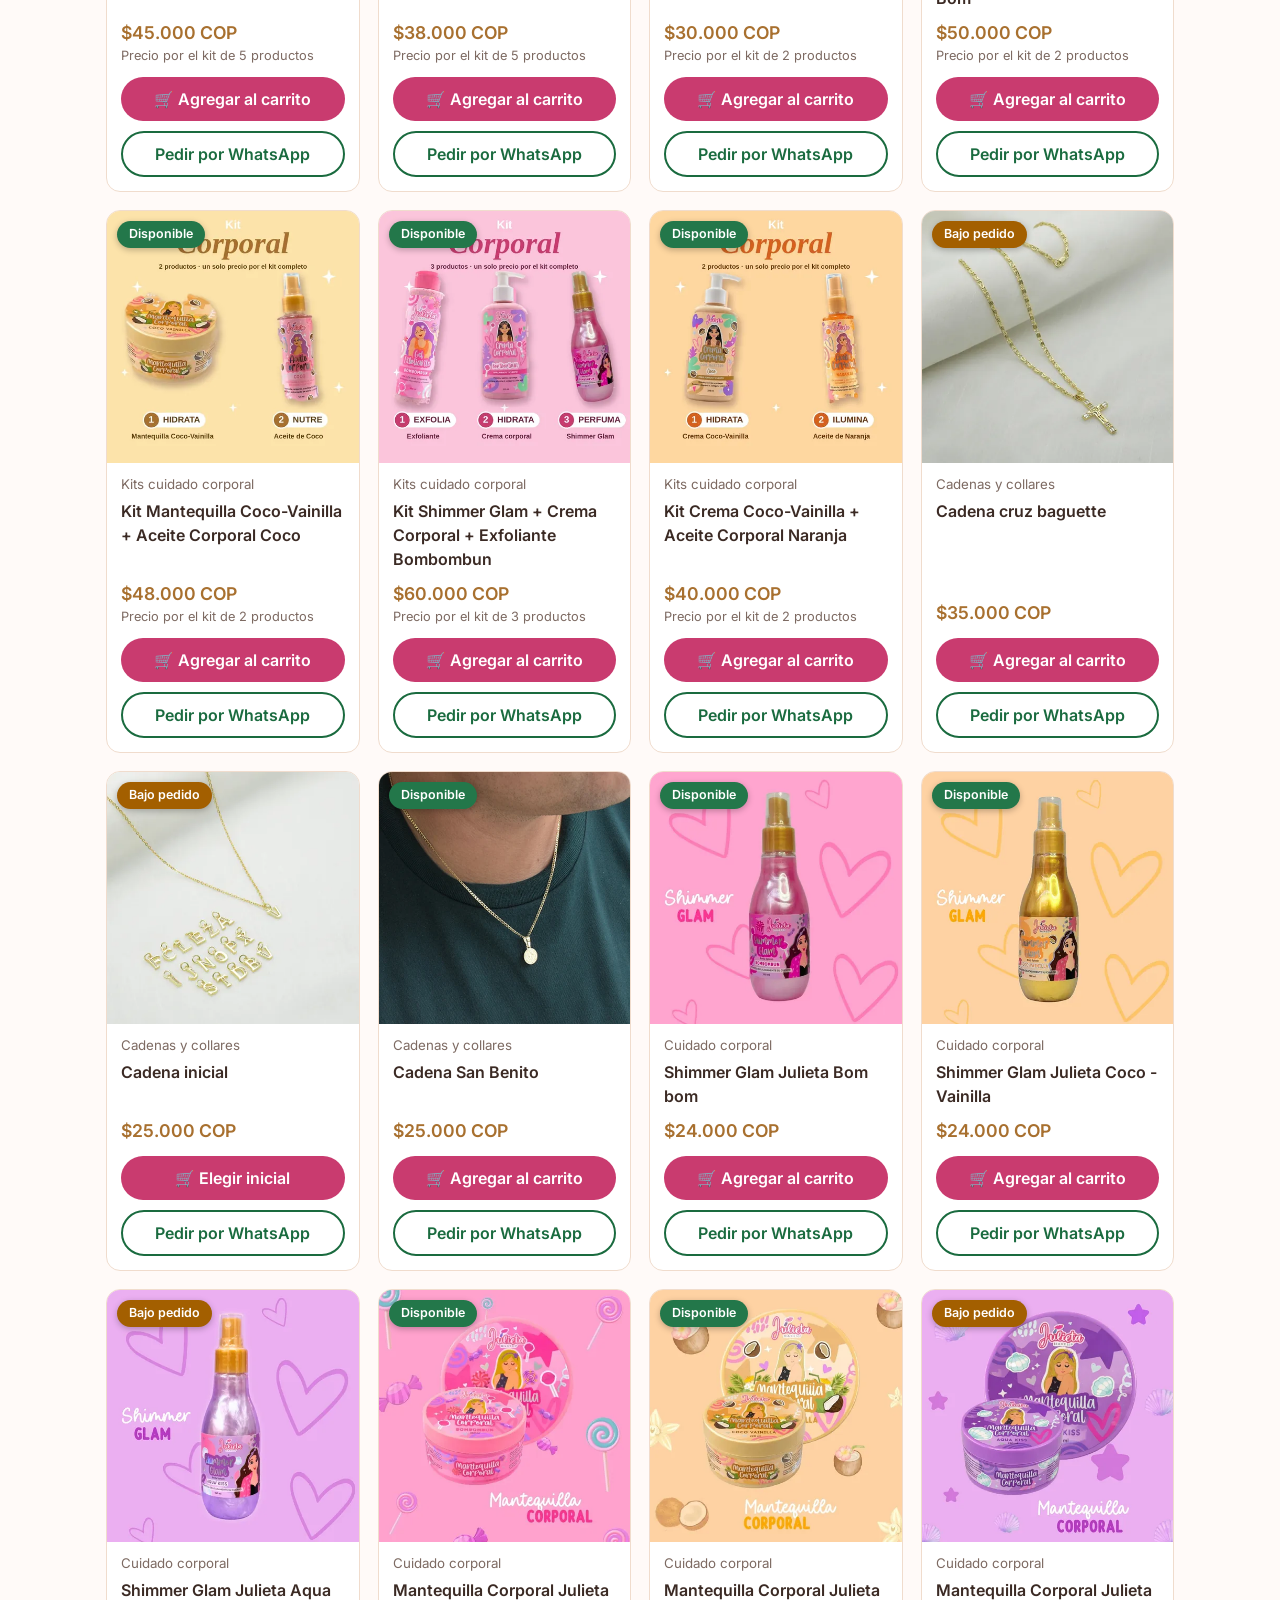
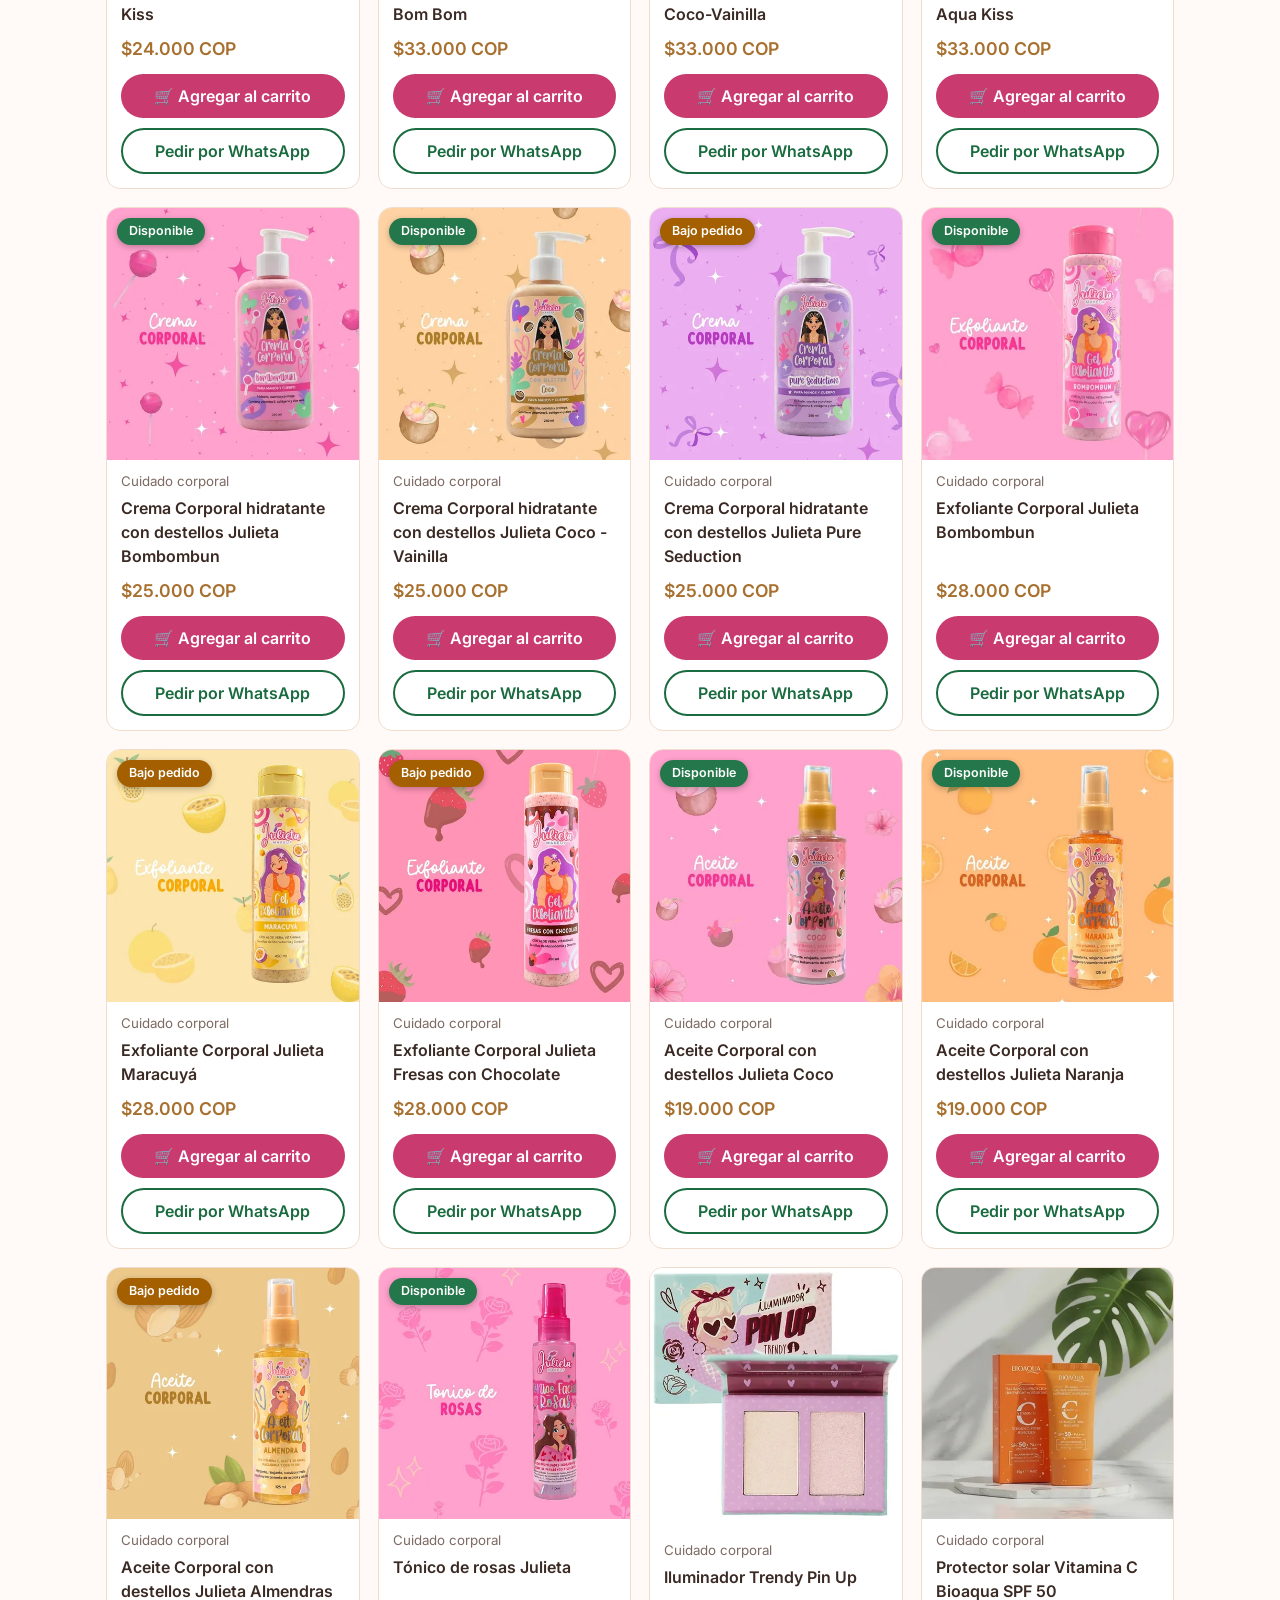
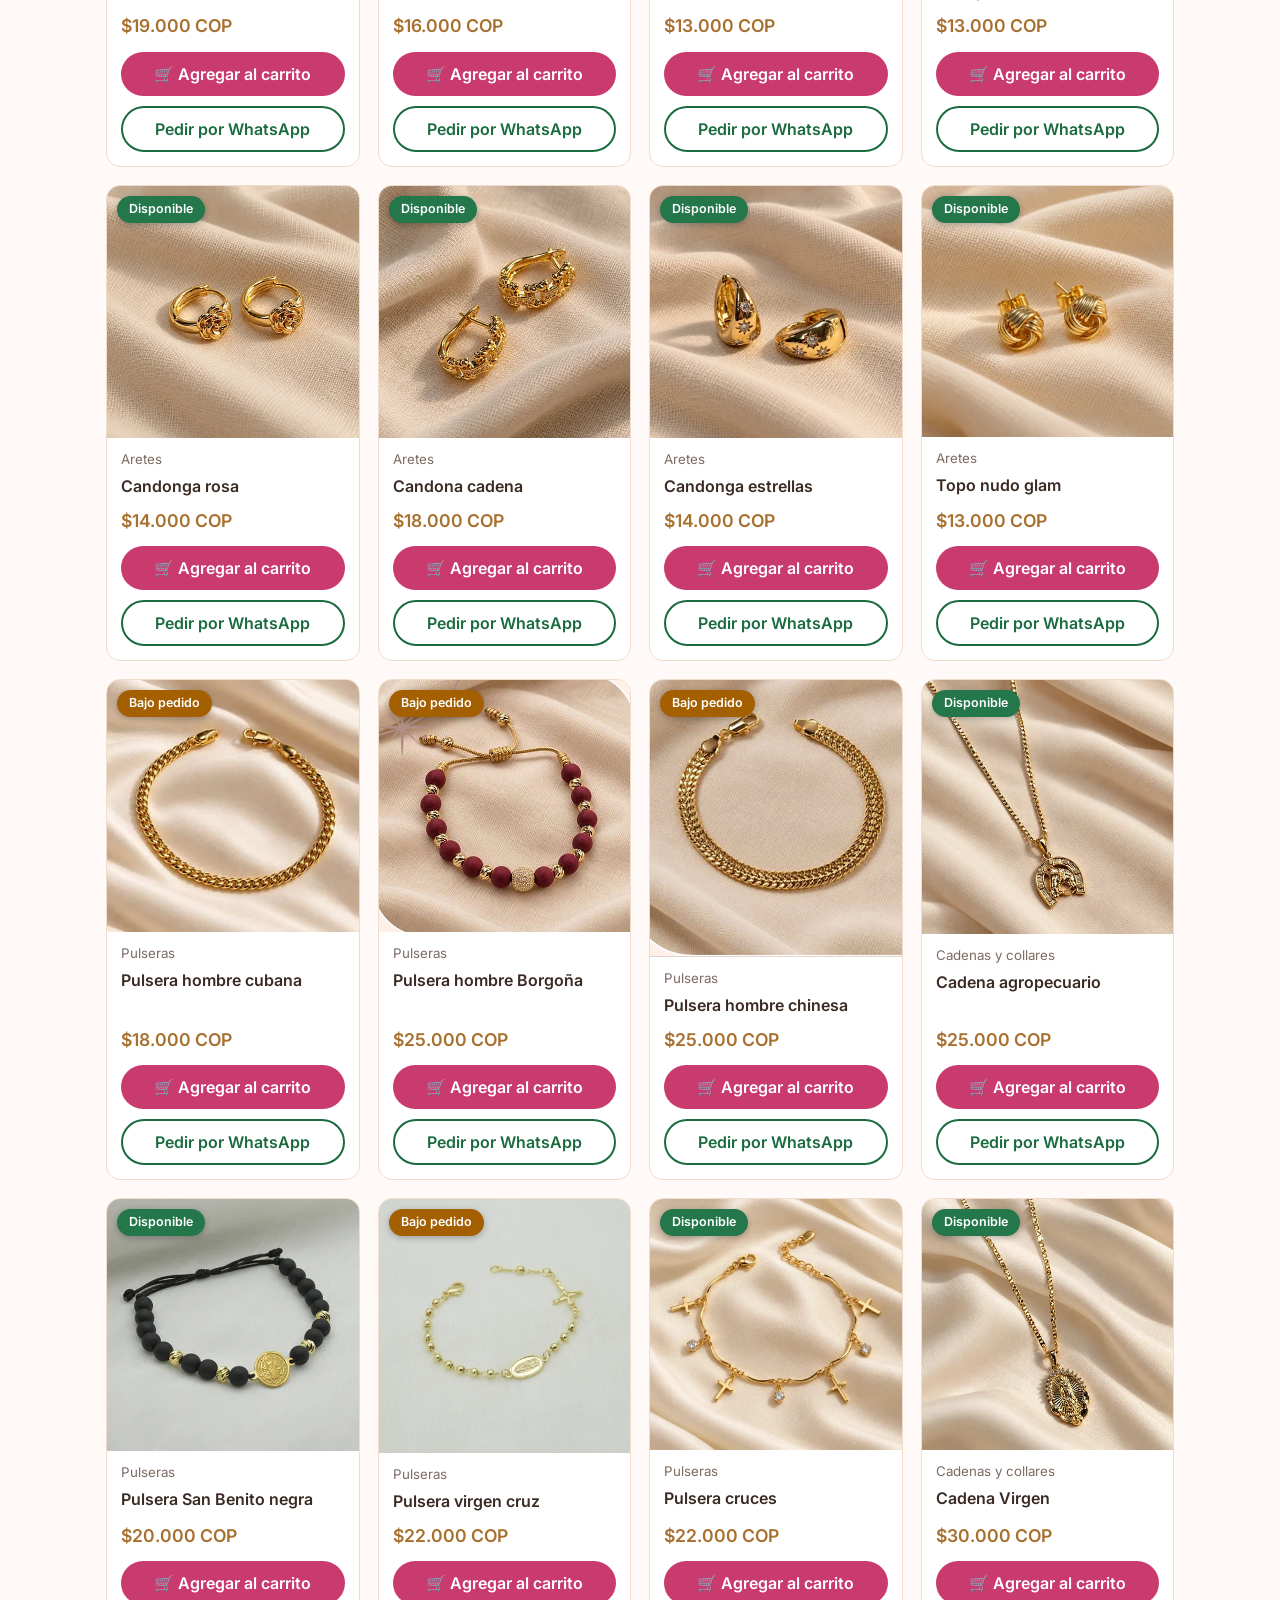
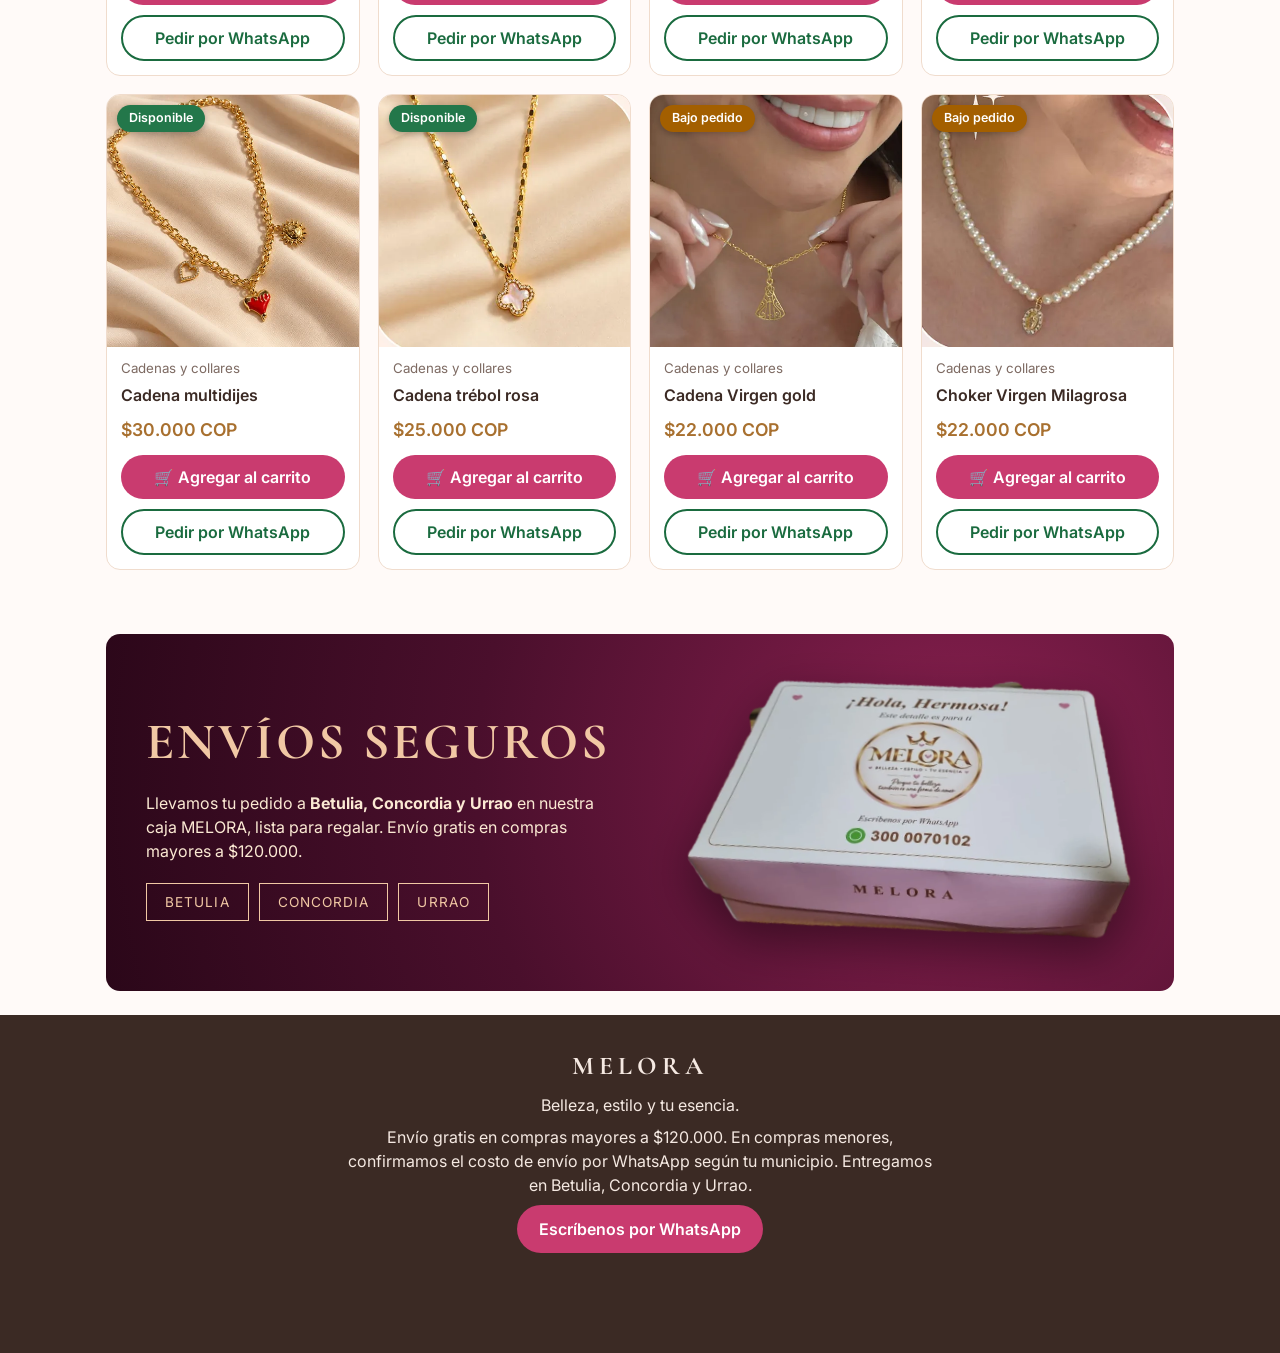
==== commit e2b54ece: "Add files via upload" ====
--- a/index.html
+++ b/index.html
@@ -9,7 +9,7 @@
 <link rel="icon" href="img/logo.jpg">
 <link rel="preconnect" href="https://fonts.googleapis.com"><link rel="preconnect" href="https://fonts.gstatic.com" crossorigin>
 <link href="https://fonts.googleapis.com/css2?family=Cormorant+Garamond:wght@500;700&family=Inter:wght@400;600&display=swap" rel="stylesheet">
-<link rel="stylesheet" href="styles.css?v=21">
+<link rel="stylesheet" href="styles.css?v=22">
 <script>
 !function(f,b,e,v,n,t,s){if(f.fbq)return;n=f.fbq=function(){n.callMethod?n.callMethod.apply(n,arguments):n.queue.push(arguments)};if(!f._fbq)f._fbq=n;n.push=n;n.loaded=!0;n.version='2.0';n.queue=[];t=b.createElement(e);t.async=!0;t.src=v;s=b.getElementsByTagName(e)[0];s.parentNode.insertBefore(t,s)}(window,document,'script','https://connect.facebook.net/en_US/fbevents.js');
 fbq('init','2195890657679403');fbq('track','PageView');
@@ -71,7 +71,7 @@
     <button class="btn" type="submit">Enviar pedido por WhatsApp</button>
   </form>
 </aside>
-<script src="productos.js?v=21"></script>
-<script src="app.js?v=21"></script>
+<script src="productos.js?v=22"></script>
+<script src="app.js?v=22"></script>
 </body>
 </html>
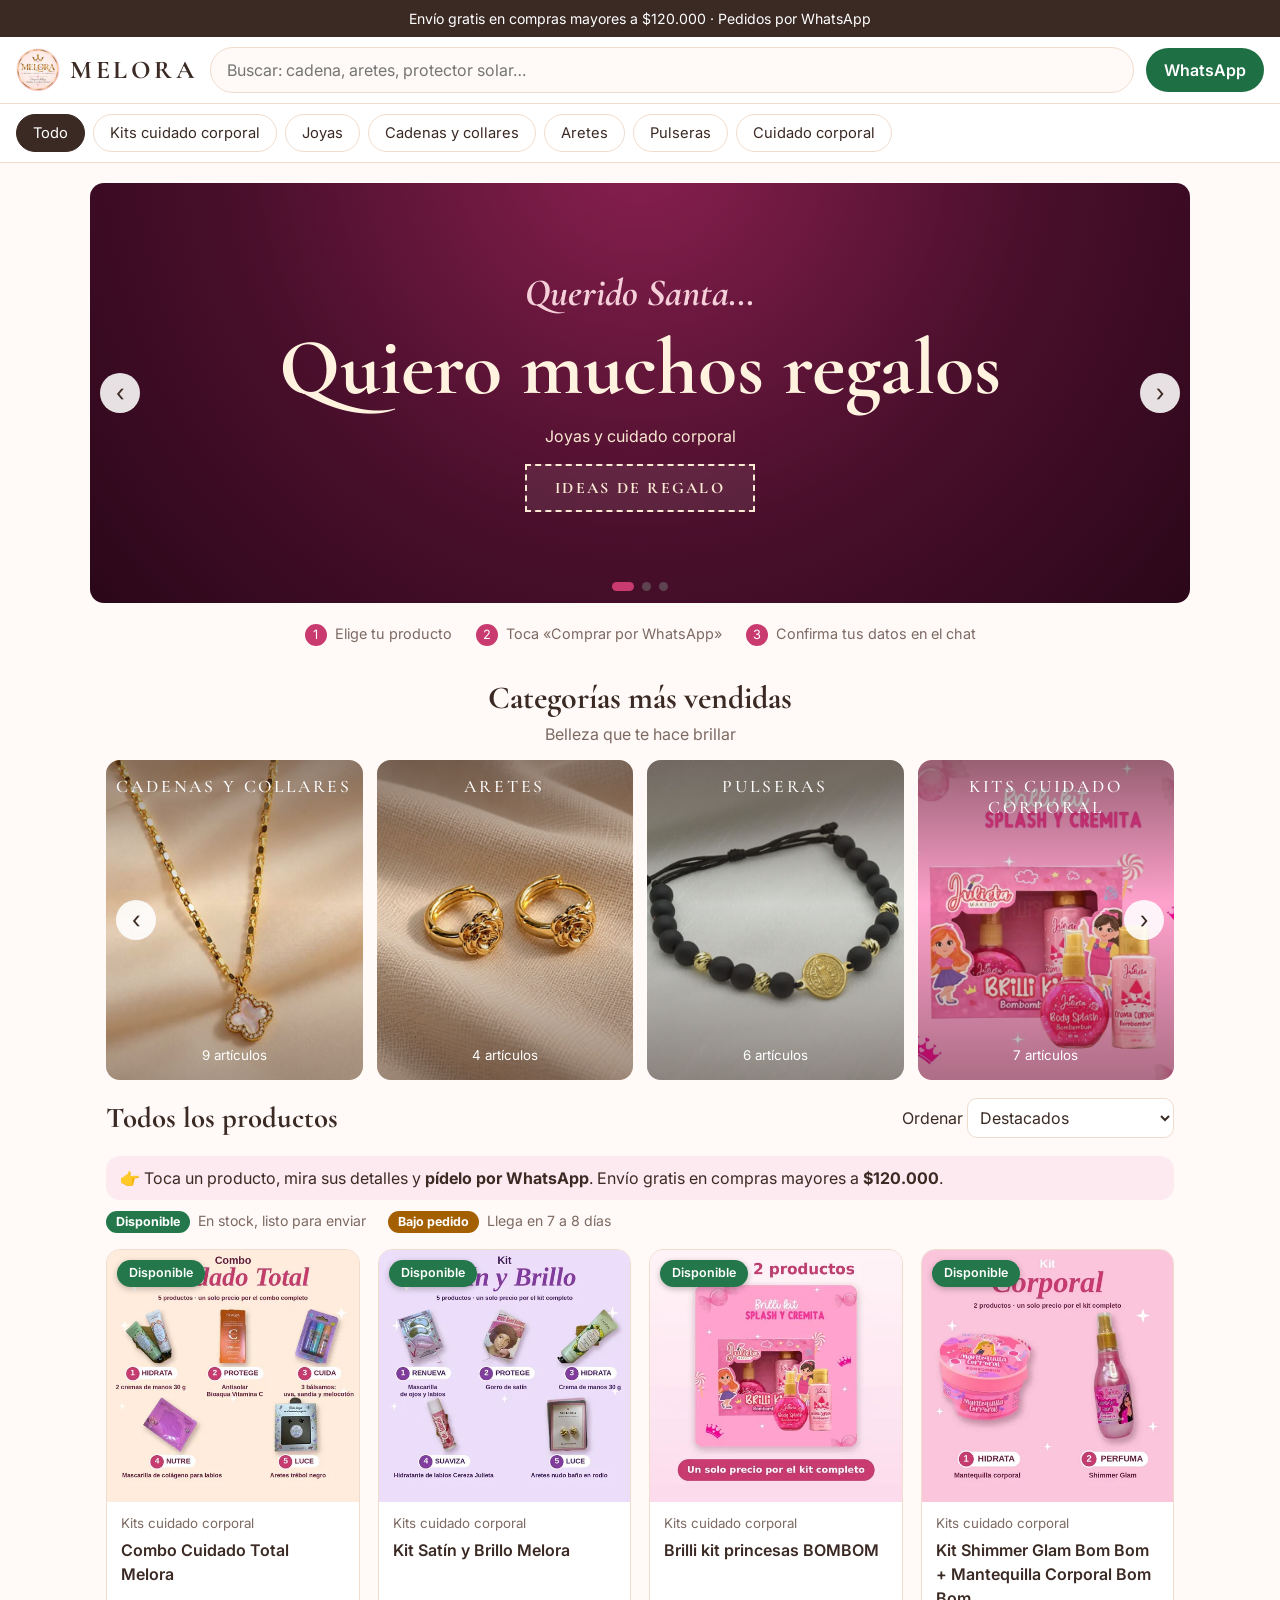
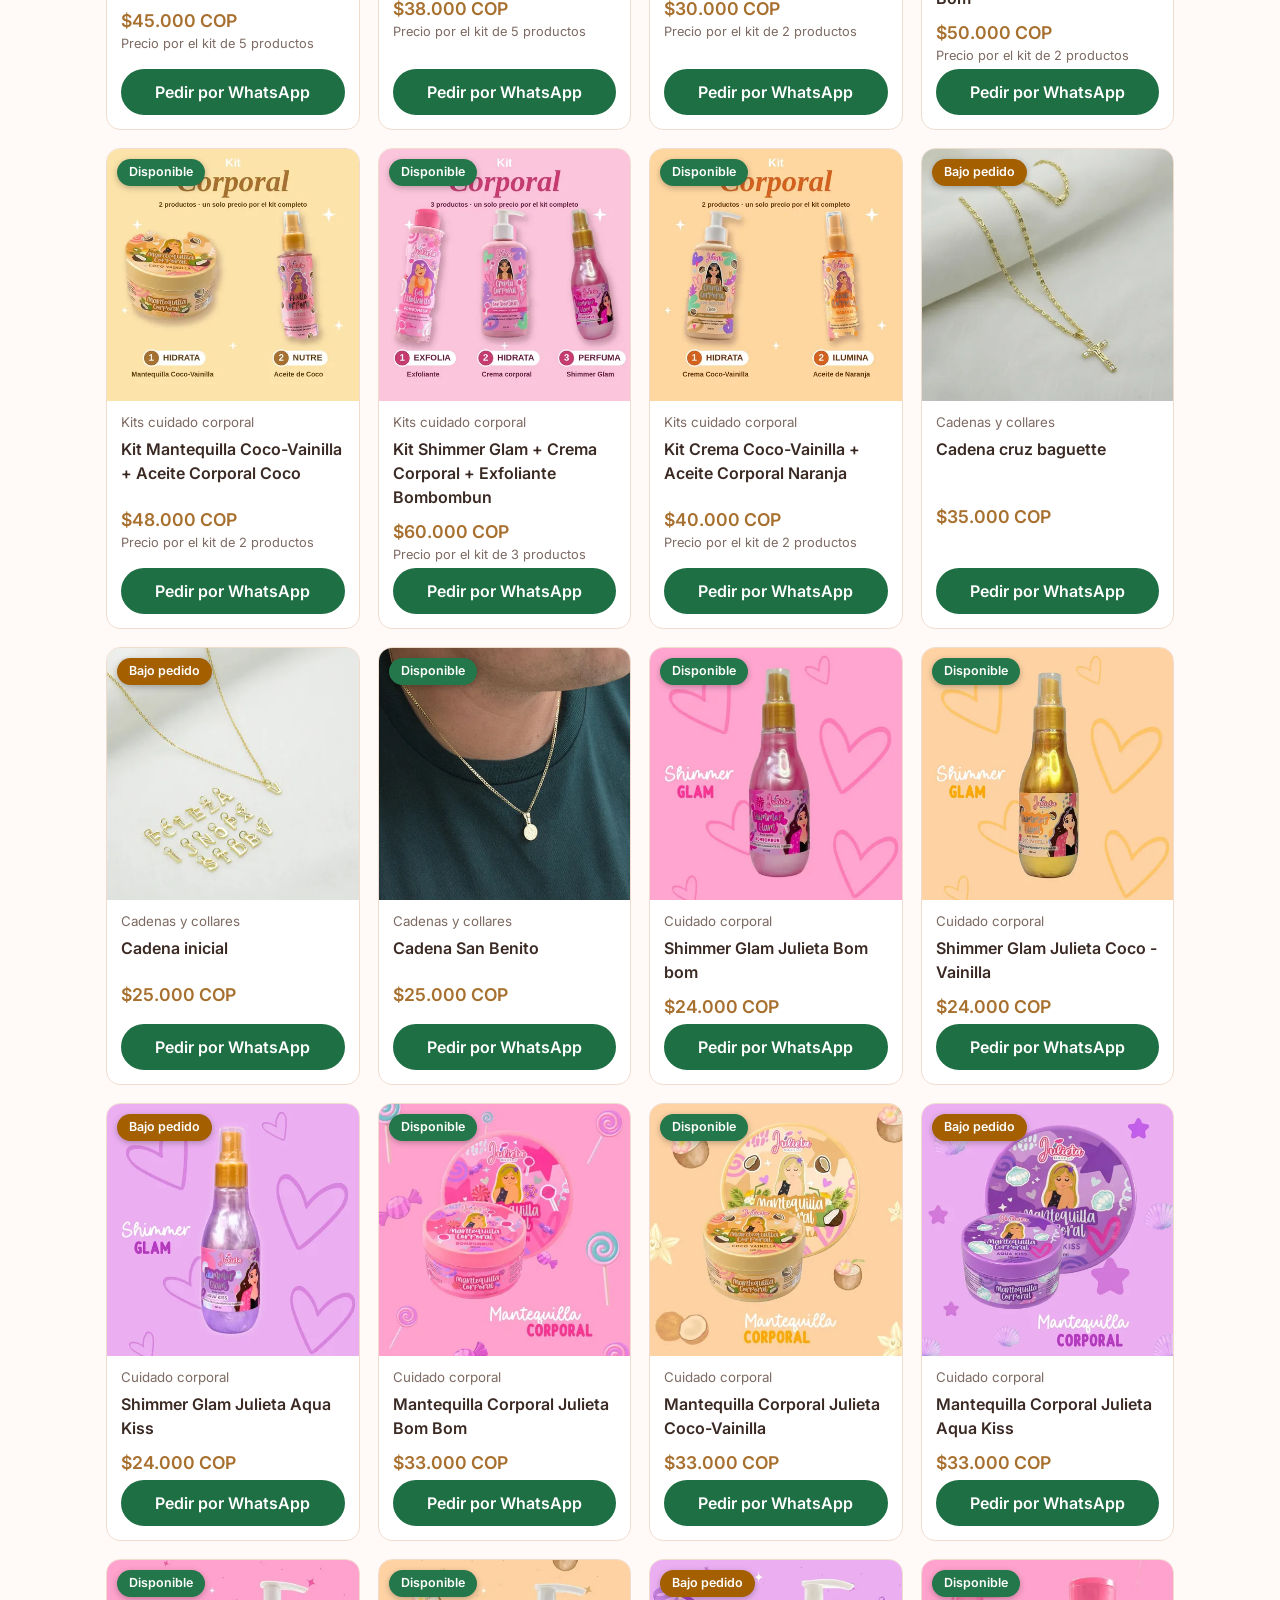
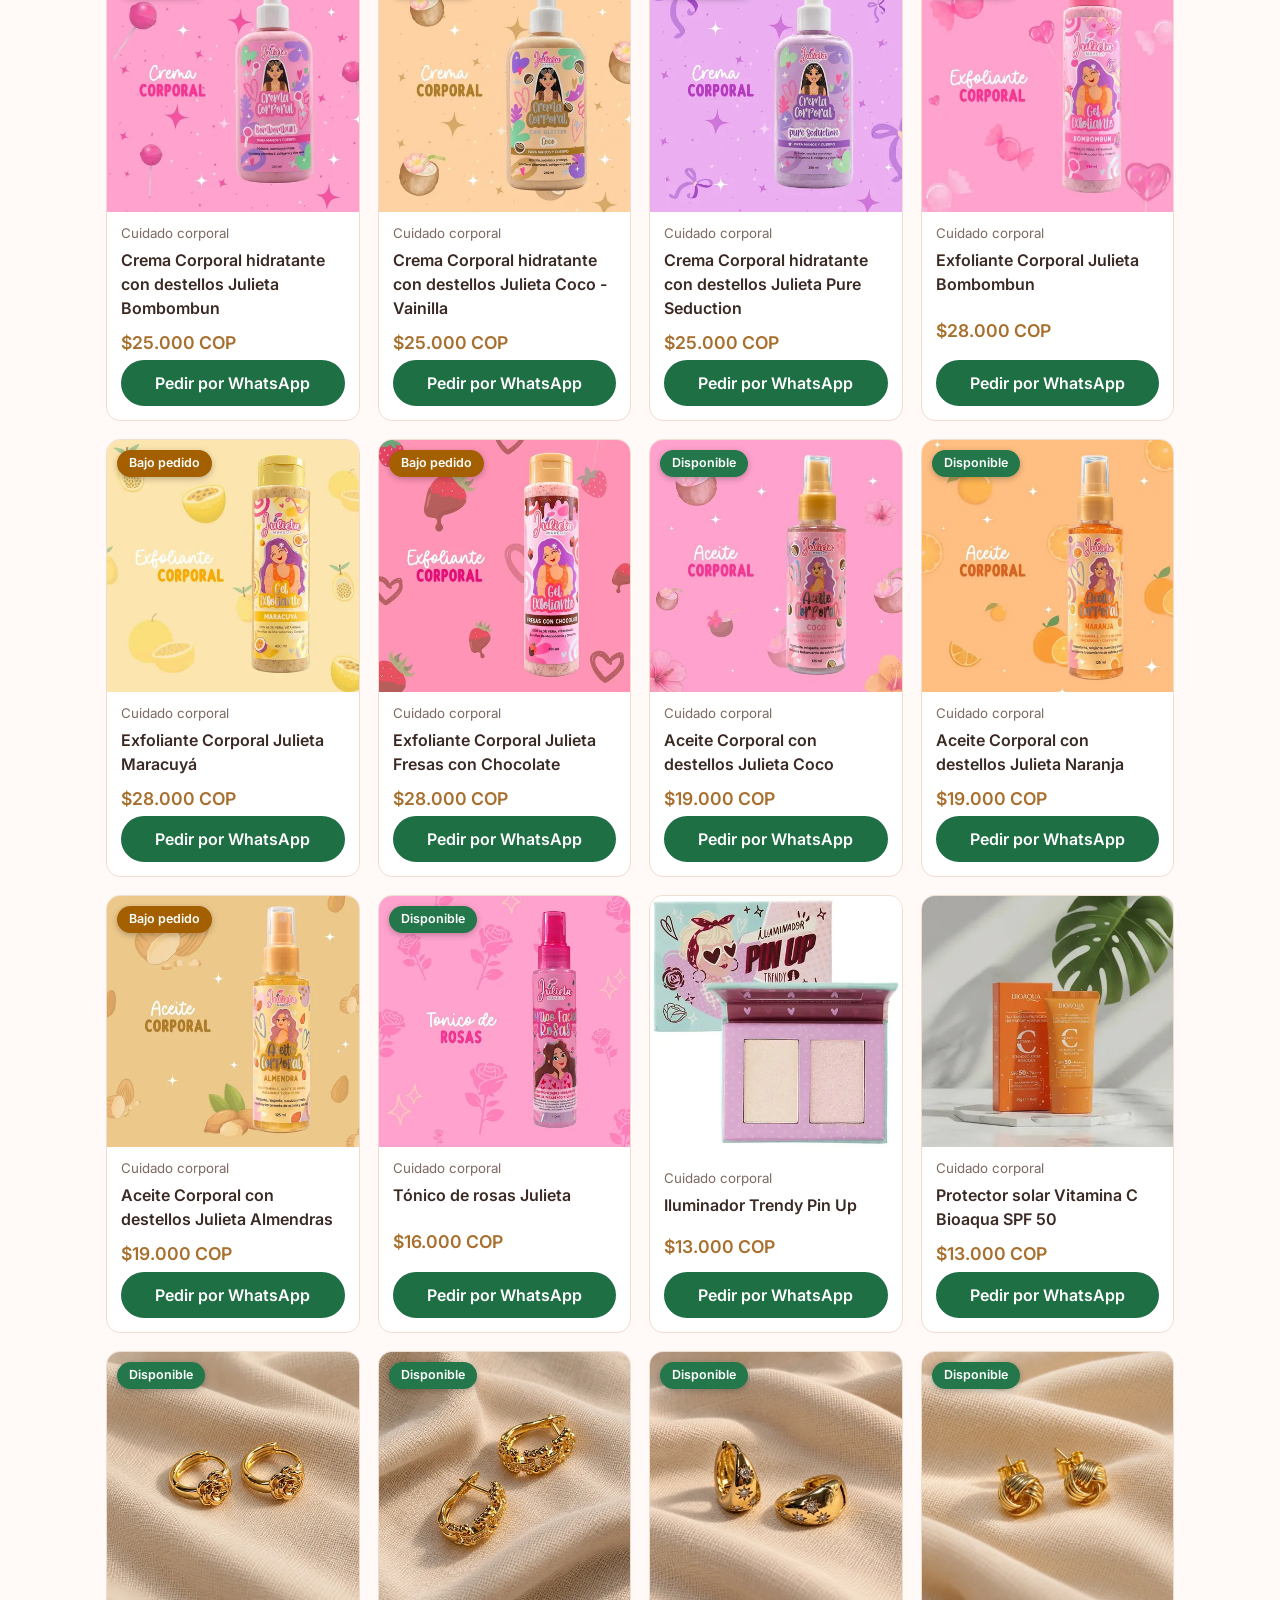
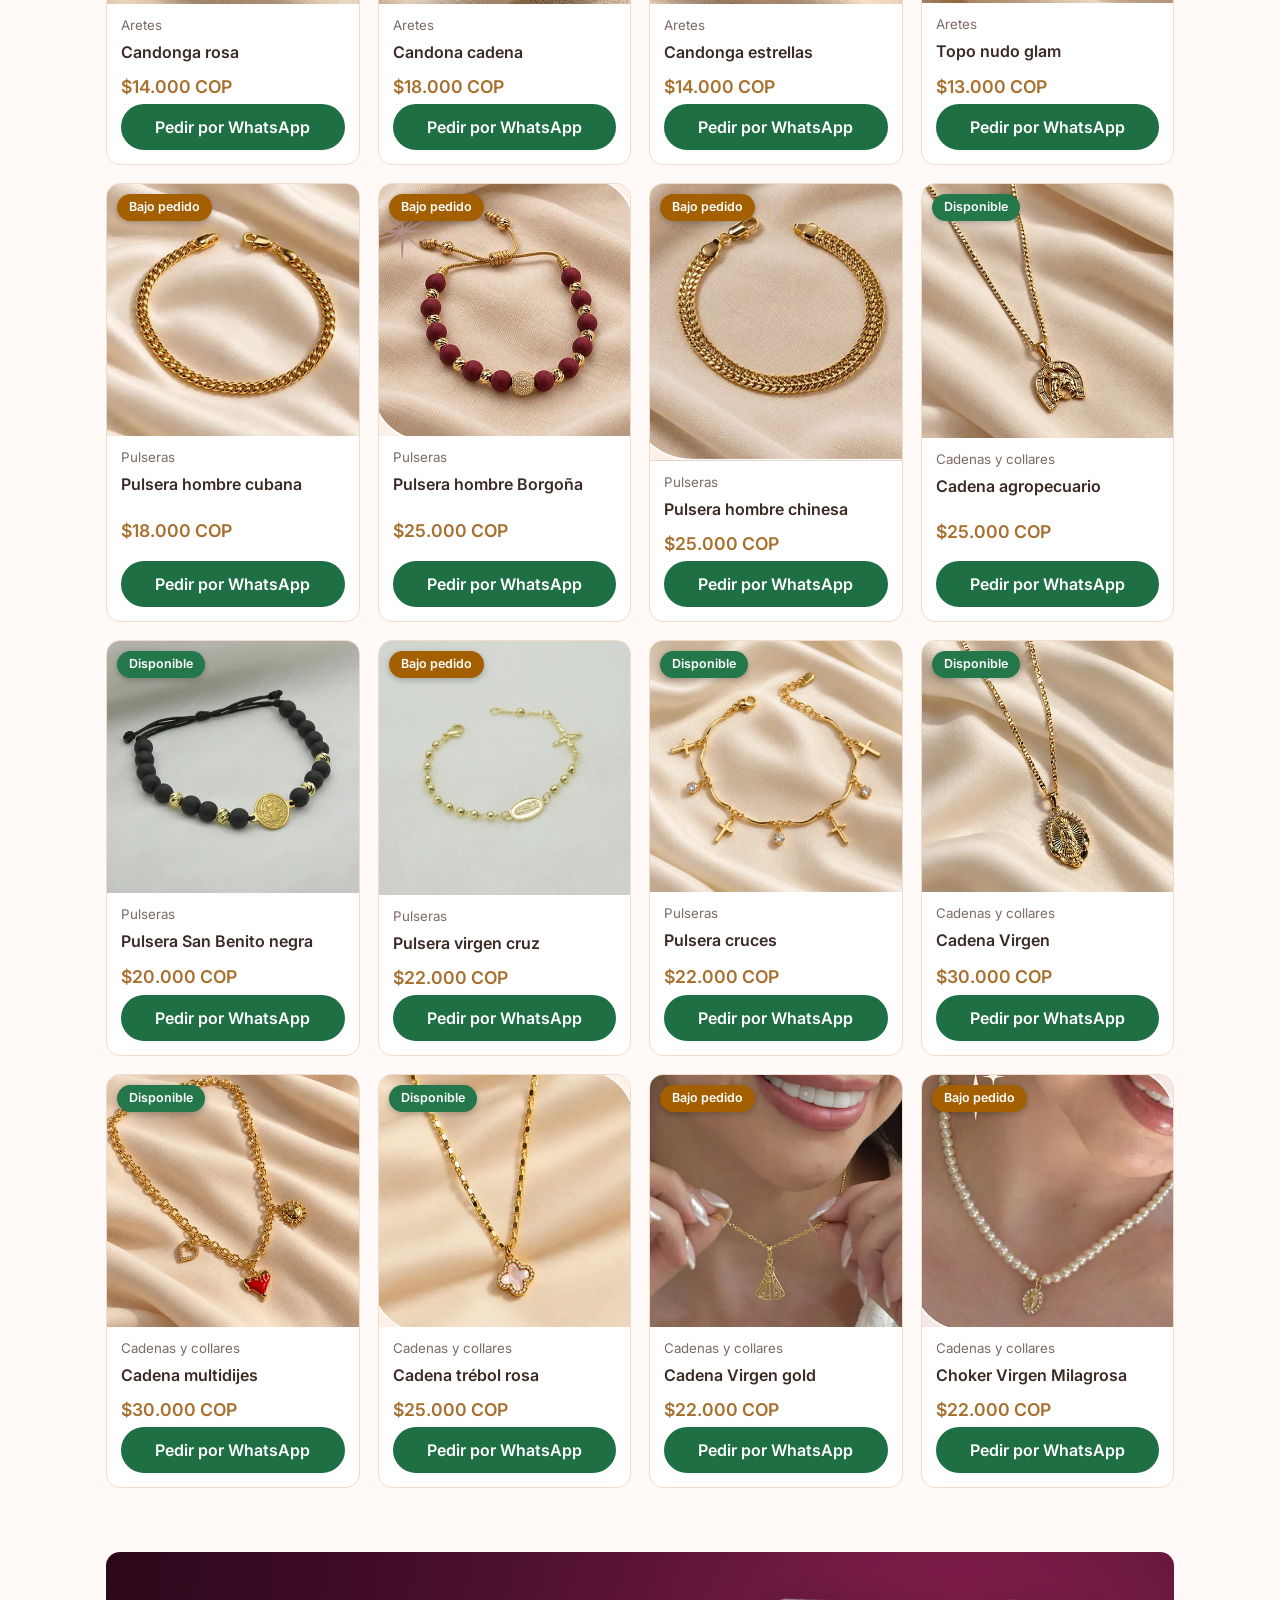
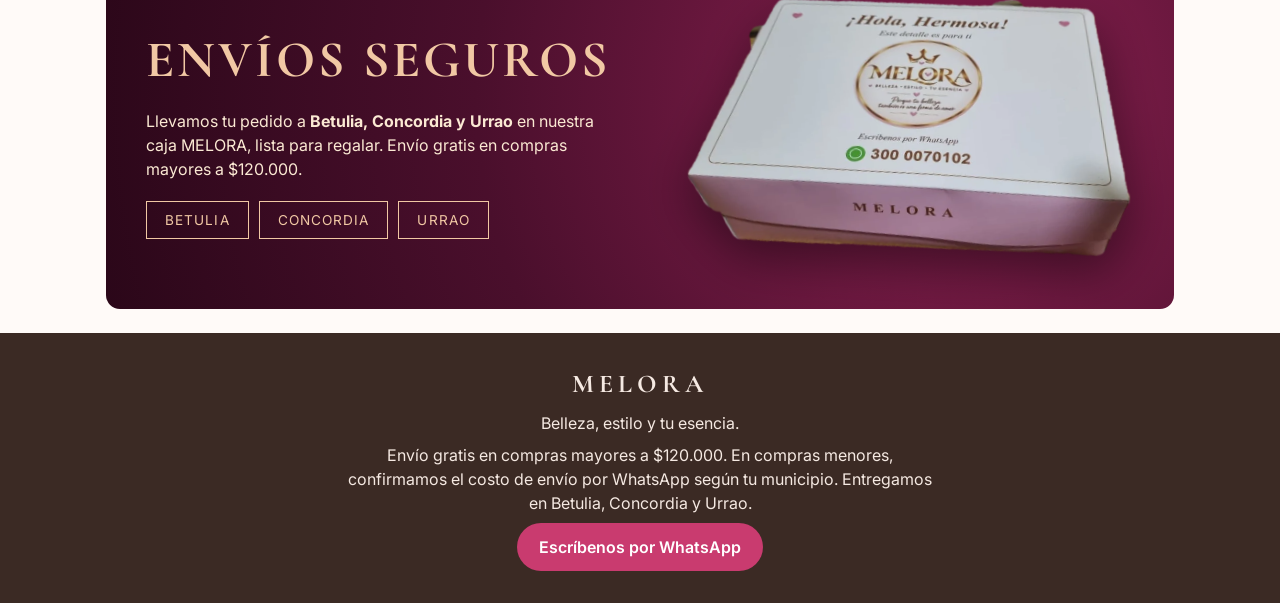
==== commit e219a336: "Add files via upload" ====
--- a/index.html
+++ b/index.html
@@ -9,7 +9,7 @@
 <link rel="icon" href="img/logo.jpg">
 <link rel="preconnect" href="https://fonts.googleapis.com"><link rel="preconnect" href="https://fonts.gstatic.com" crossorigin>
 <link href="https://fonts.googleapis.com/css2?family=Cormorant+Garamond:wght@500;700&family=Inter:wght@400;600&display=swap" rel="stylesheet">
-<link rel="stylesheet" href="styles.css?v=22">
+<link rel="stylesheet" href="styles.css?v=24">
 <script>
 !function(f,b,e,v,n,t,s){if(f.fbq)return;n=f.fbq=function(){n.callMethod?n.callMethod.apply(n,arguments):n.queue.push(arguments)};if(!f._fbq)f._fbq=n;n.push=n;n.loaded=!0;n.version='2.0';n.queue=[];t=b.createElement(e);t.async=!0;t.src=v;s=b.getElementsByTagName(e)[0];s.parentNode.insertBefore(t,s)}(window,document,'script','https://connect.facebook.net/en_US/fbevents.js');
 fbq('init','2195890657679403');fbq('track','PageView');
@@ -20,7 +20,7 @@
 <header class="top">
   <a class="brand" href="#" aria-label="MELORA, inicio"><img src="img/logo.jpg" alt="" width="44" height="44"><b>MELORA</b></a>
   <input id="q" type="search" placeholder="Buscar: cadena, aretes, protector solar…" aria-label="Buscar producto">
-  <button class="cartbtn" id="openCart" aria-label="Abrir carrito">Carrito <span id="cnt">0</span></button>
+  <a class="hwa" id="hwa" target="_blank" rel="noopener">WhatsApp</a>
 </header>
 <nav class="cats" id="nav" aria-label="Categorías"></nav>
 <section class="hc home-only" id="hc" aria-roledescription="carrusel" aria-label="Destacados">
@@ -33,14 +33,14 @@
   </div>
   <button class="ar l" id="hPrev" aria-label="Anterior">‹</button><button class="ar r" id="hNext" aria-label="Siguiente">›</button><div class="dots" id="dots"></div>
 </section>
-<ol class="how home-only"><li>Toca «Agregar al carrito»</li><li>Revisa tu carrito 🛒</li><li>Envía tu pedido por WhatsApp</li></ol>
+<ol class="how home-only"><li>Elige tu producto</li><li>Toca «Comprar por WhatsApp»</li><li>Confirma tus datos en el chat</li></ol>
 <section class="ccs home-only"><h2>Categorías más vendidas</h2><p>Belleza que te hace brillar</p>
   <div class="crw"><div class="cr" id="cr"></div><button class="ar l" id="crPrev" aria-label="Anterior">‹</button><button class="ar r" id="crNext" aria-label="Siguiente">›</button></div></section>
 <main>
   <div class="bar"><h2 id="title">Todos los productos</h2>
     <label>Ordenar <select id="sort"><option value="">Destacados</option><option value="asc">Precio: menor a mayor</option><option value="desc">Precio: mayor a menor</option></select></label>
   </div>
-  <p class="hint">👉 Toca <b>Agregar al carrito</b> en los productos que quieras. Al final, <b>envía tu pedido por WhatsApp</b>.</p>
+  <p class="hint">👉 Toca un producto, mira sus detalles y <b>pídelo por WhatsApp</b>. Envío gratis en compras mayores a <b class="u"></b>.</p>
   <div class="leg"><span><b>Disponible</b>En stock, listo para enviar</span><span><b class="p">Bajo pedido</b>Llega en <span class="dp"></span></span></div>
   <div class="grid" id="grid"></div>
   <p class="empty" id="empty" hidden>No encontramos ese producto. Escríbenos por WhatsApp y te ayudamos.</p>
@@ -55,23 +55,8 @@
   <a class="btn" id="fwa" target="_blank" rel="noopener">Escríbenos por WhatsApp</a>
 </footer>
 
-<div class="fab" id="fab"><span id="fabTxt"></span><button class="btn" id="fabGo">Ver carrito y pedir</button></div>
-<div class="scrim" id="scrim" hidden></div>
 <dialog id="pm"><div id="pmBody"></div></dialog>
-<aside class="drawer" id="drawer" aria-label="Carrito de compras" aria-hidden="true">
-  <div class="dh"><h2>Tu carrito</h2><button id="closeCart" aria-label="Cerrar carrito">✕</button></div>
-  <div class="ship" id="ship"></div>
-  <div class="items" id="items"></div>
-  <form class="df" id="form">
-    <input id="nom" placeholder="Tu nombre" autocomplete="name" required>
-    <select id="mun" required aria-label="Municipio"><option value="" disabled selected>Municipio</option><option>Betulia</option><option>Concordia</option><option>Urrao</option></select>
-    <input id="bar" placeholder="Barrio o vereda" autocomplete="address-level3" required>
-    <input id="dir" placeholder="Dirección de entrega" autocomplete="street-address" required>
-    <dl class="tot"><div><dt>Subtotal</dt><dd id="sub"></dd></div><div><dt>Envío</dt><dd id="env"></dd></div><div class="g"><dt>Total</dt><dd id="tot"></dd></div></dl>
-    <button class="btn" type="submit">Enviar pedido por WhatsApp</button>
-  </form>
-</aside>
-<script src="productos.js?v=22"></script>
-<script src="app.js?v=22"></script>
+<script src="productos.js?v=24"></script>
+<script src="app.js?v=24"></script>
 </body>
 </html>
--- a/styles.css
+++ b/styles.css
@@ -33,7 +33,7 @@
 .scrim{position:fixed;inset:0;background:rgba(40,25,20,.5);z-index:20}
 dialog{border:0;border-radius:var(--r);padding:0;width:min(760px,94vw);max-height:92vh;overflow:auto}
 dialog::backdrop{background:rgba(40,25,20,.5)}
-.pm{display:block}.pmt{display:grid;grid-template-columns:1fr 1fr;align-items:start}.gal{display:flex;flex-direction:column}.gal{justify-content:flex-start}.gal>img{width:100%;height:auto;aspect-ratio:1;flex:none;object-fit:cover}.th{display:flex;gap:8px;padding:8px;overflow-x:auto}.th button{flex:none;width:56px;height:56px;padding:0;border:2px solid var(--line);border-radius:10px;overflow:hidden;cursor:pointer;background:none}.th img{width:100%;height:100%;object-fit:cover}
+.pm{display:block}.pmt{display:grid;grid-template-columns:1fr 1fr;align-items:start}.gal{display:flex;flex-direction:column}.gal{justify-content:flex-start;position:relative}.gal>img{width:100%;height:auto;aspect-ratio:1;flex:none;object-fit:cover}.th{display:flex;gap:8px;padding:8px;overflow-x:auto}.th button{flex:none;width:56px;height:56px;padding:0;border:2px solid var(--line);border-radius:10px;overflow:hidden;cursor:pointer;background:none}.th img{width:100%;height:100%;object-fit:cover}
 .pmt>div:nth-child(2){padding:22px;display:flex;flex-direction:column;gap:10px}.pm h2{font-size:1.7rem}.pm p{margin:0;color:var(--mut)}
 .q{display:inline-flex;align-items:center;border:1px solid var(--line);border-radius:999px}
 .q button{width:36px;height:36px;border:0;background:none;font-size:1.2rem;cursor:pointer}.q b{min-width:28px;text-align:center}
@@ -120,3 +120,28 @@
 .rc span{display:-webkit-box;-webkit-line-clamp:3;-webkit-box-orient:vertical;overflow:hidden;padding:8px 8px 2px;font-size:.82rem;line-height:1.3}
 .rc b{display:block;padding:0 8px 10px;color:var(--gold);font-size:.9rem}
 @media(max-width:700px){.rg{grid-template-columns:repeat(2,1fr)}.rel{padding:16px 14px 18px}}
+/* ficha de producto */
+dialog{background:#fffdfb}
+.xw{position:sticky;top:0;height:0;z-index:6}.xw .x{position:absolute;top:12px;right:12px;width:44px;height:44px;border-radius:50%;background:rgba(255,253,251,.94);box-shadow:0 2px 8px rgba(0,0,0,.2);font-size:1.1rem;display:grid;place-items:center}
+.meta{display:flex;justify-content:space-between;align-items:center;gap:10px;margin-top:6px;padding-right:48px}
+.cl{font-size:.78rem;letter-spacing:.12em;text-transform:uppercase;color:var(--mut)}
+.pill{display:inline-flex;align-items:center;gap:7px;padding:6px 14px;border-radius:999px;background:#e5f2ea;color:#1c6b40;font-weight:600;font-size:.88rem;white-space:nowrap}.pill i{width:8px;height:8px;border-radius:50%;background:currentColor}.pill.p{background:#fcefd9;color:#8a5200}
+.pm h2{font-size:2.2rem;line-height:1.05}
+.pr2{font:700 2.1rem/1 'Cormorant Garamond',Georgia,serif;color:#8a5a1e}.pr2 small{font:400 .95rem Inter,sans-serif;color:var(--mut);margin-left:8px}
+.kitn{color:var(--mut);font-size:.88rem}.kitn b{color:#8a5200}
+.specs{display:grid;grid-template-columns:repeat(auto-fit,minmax(104px,1fr));gap:10px}
+.sp{background:#f5ede3;border-radius:14px;padding:10px 12px}.sp small{display:block;font-size:.68rem;letter-spacing:.1em;text-transform:uppercase;color:var(--mut)}.sp b{display:block;font-size:.95rem;font-weight:600;color:var(--ink)}
+.pm .info{list-style:none;padding:0;margin:4px 0 0;display:grid;gap:12px;color:var(--ink)}.info li{display:flex;align-items:center;gap:14px}.info svg{flex:none;color:#8a5a1e}
+.pbar{position:sticky;bottom:0;z-index:5;display:grid;grid-template-columns:1fr 1.1fr;gap:10px;padding:12px 16px calc(12px + env(safe-area-inset-bottom));background:#fffdfb;border-top:1px solid var(--line)}
+.pbar .btn,.wab{display:flex;align-items:center;justify-content:center;gap:8px;padding:14px 10px;border:0;border-radius:999px;font-weight:600;font-size:.95rem;cursor:pointer;color:#fff}
+.wab{background:#1f6f45}.wab:hover{background:#185a38}
+.dots2{display:none;position:absolute;left:0;right:0;bottom:14px;justify-content:center;gap:6px}
+.dots2 button{width:8px;height:8px;padding:0;border:0;border-radius:8px;background:rgba(255,255,255,.7);box-shadow:0 1px 3px rgba(0,0,0,.35)}.dots2 .on{width:26px;background:#fff}
+@media(max-width:700px){dialog{width:100vw;max-width:100vw;height:100dvh;max-height:100dvh;border-radius:0;margin:0}.th{display:none}.dots2{display:flex}.pm h2{font-size:2rem}}
+.pbar .btn,.wab{white-space:nowrap}.wab svg{width:19px;height:19px}
+@media(max-width:480px){.pbar{gap:8px;padding-left:12px;padding-right:12px;grid-template-columns:1fr 1.15fr}.pbar .btn,.wab{font-size:.84rem;padding:14px 6px;gap:6px}}
+@media(max-width:370px){.pbar .btn,.wab{font-size:.76rem}}
+.hwa{border-radius:999px;background:#1f6f45;color:#fff;font-weight:600;padding:10px 18px;text-decoration:none;white-space:nowrap}.hwa:hover{background:#185a38}
+.card .wa{background:#1f6f45;border-color:#1f6f45;color:#fff;margin-top:auto}.card .wa:hover{background:#185a38}
+.pbar{grid-template-columns:1fr!important}
+footer{padding-bottom:calc(32px + env(safe-area-inset-bottom))}
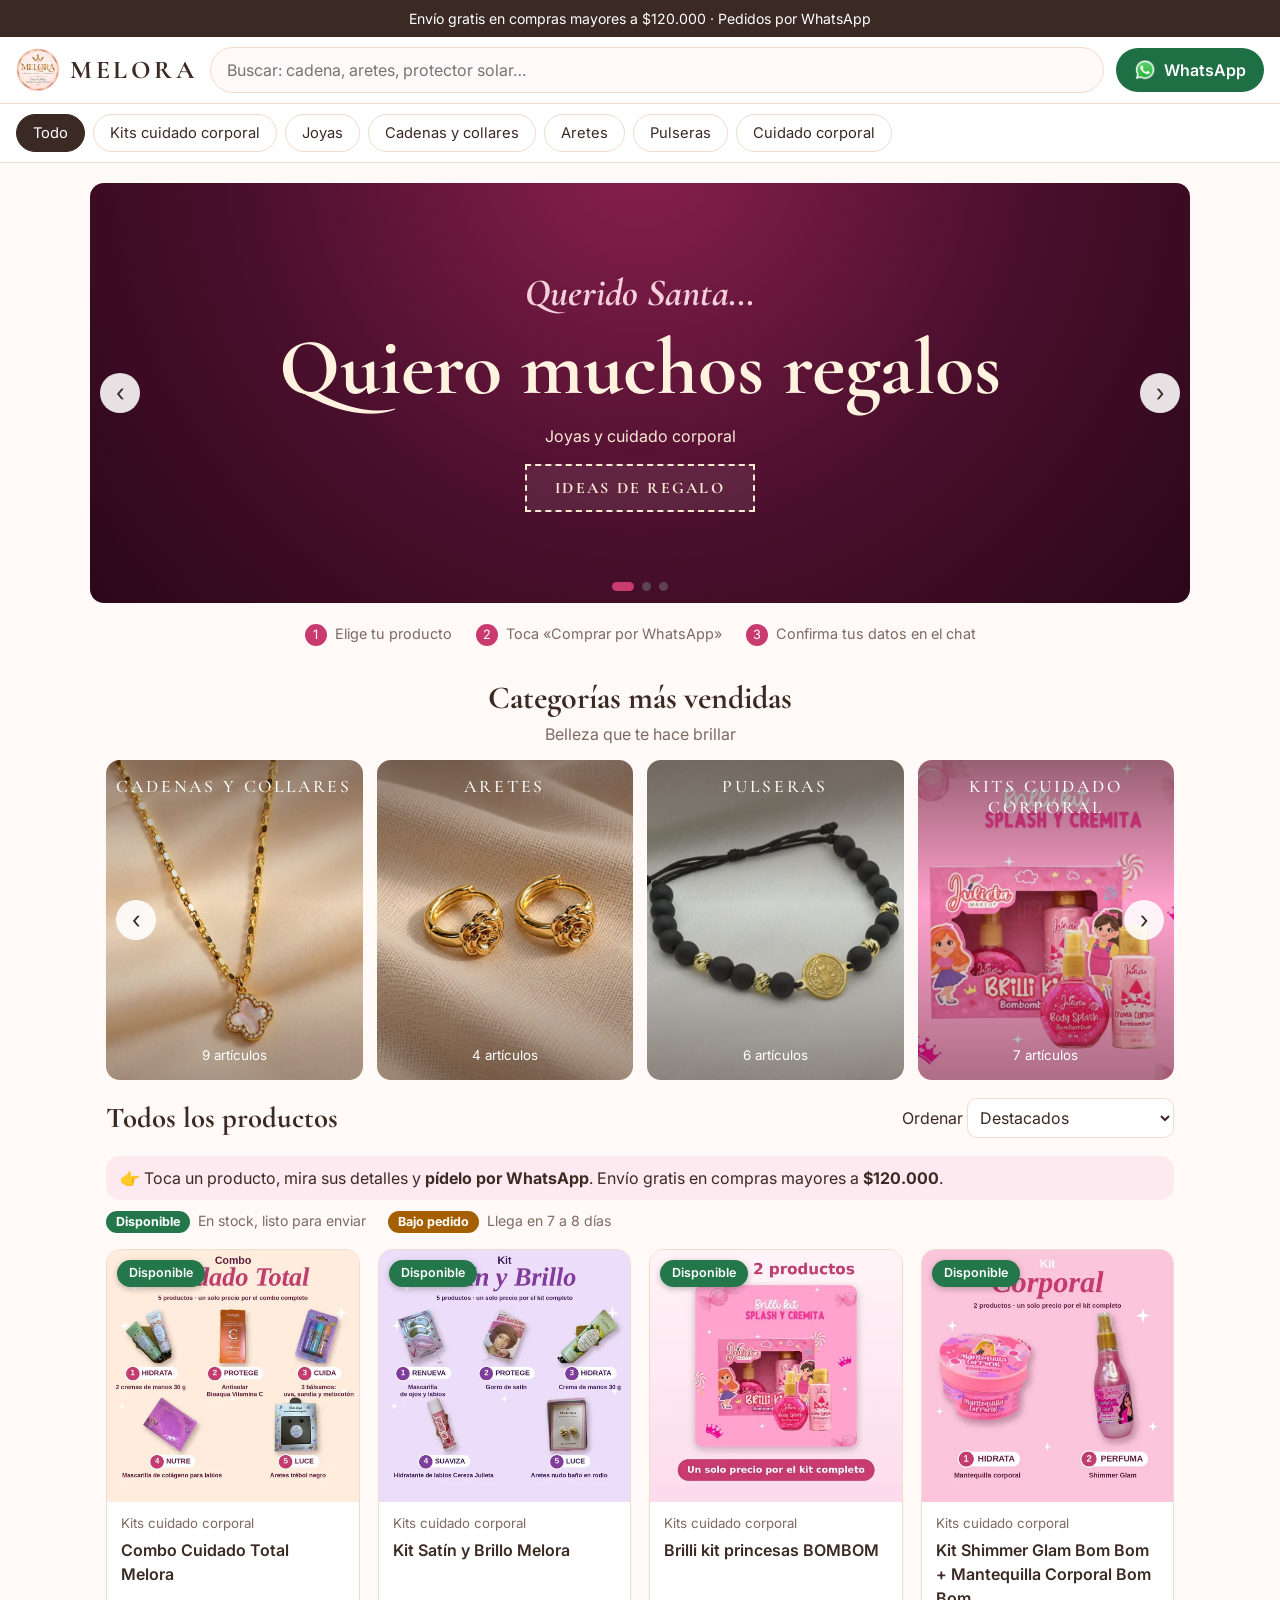
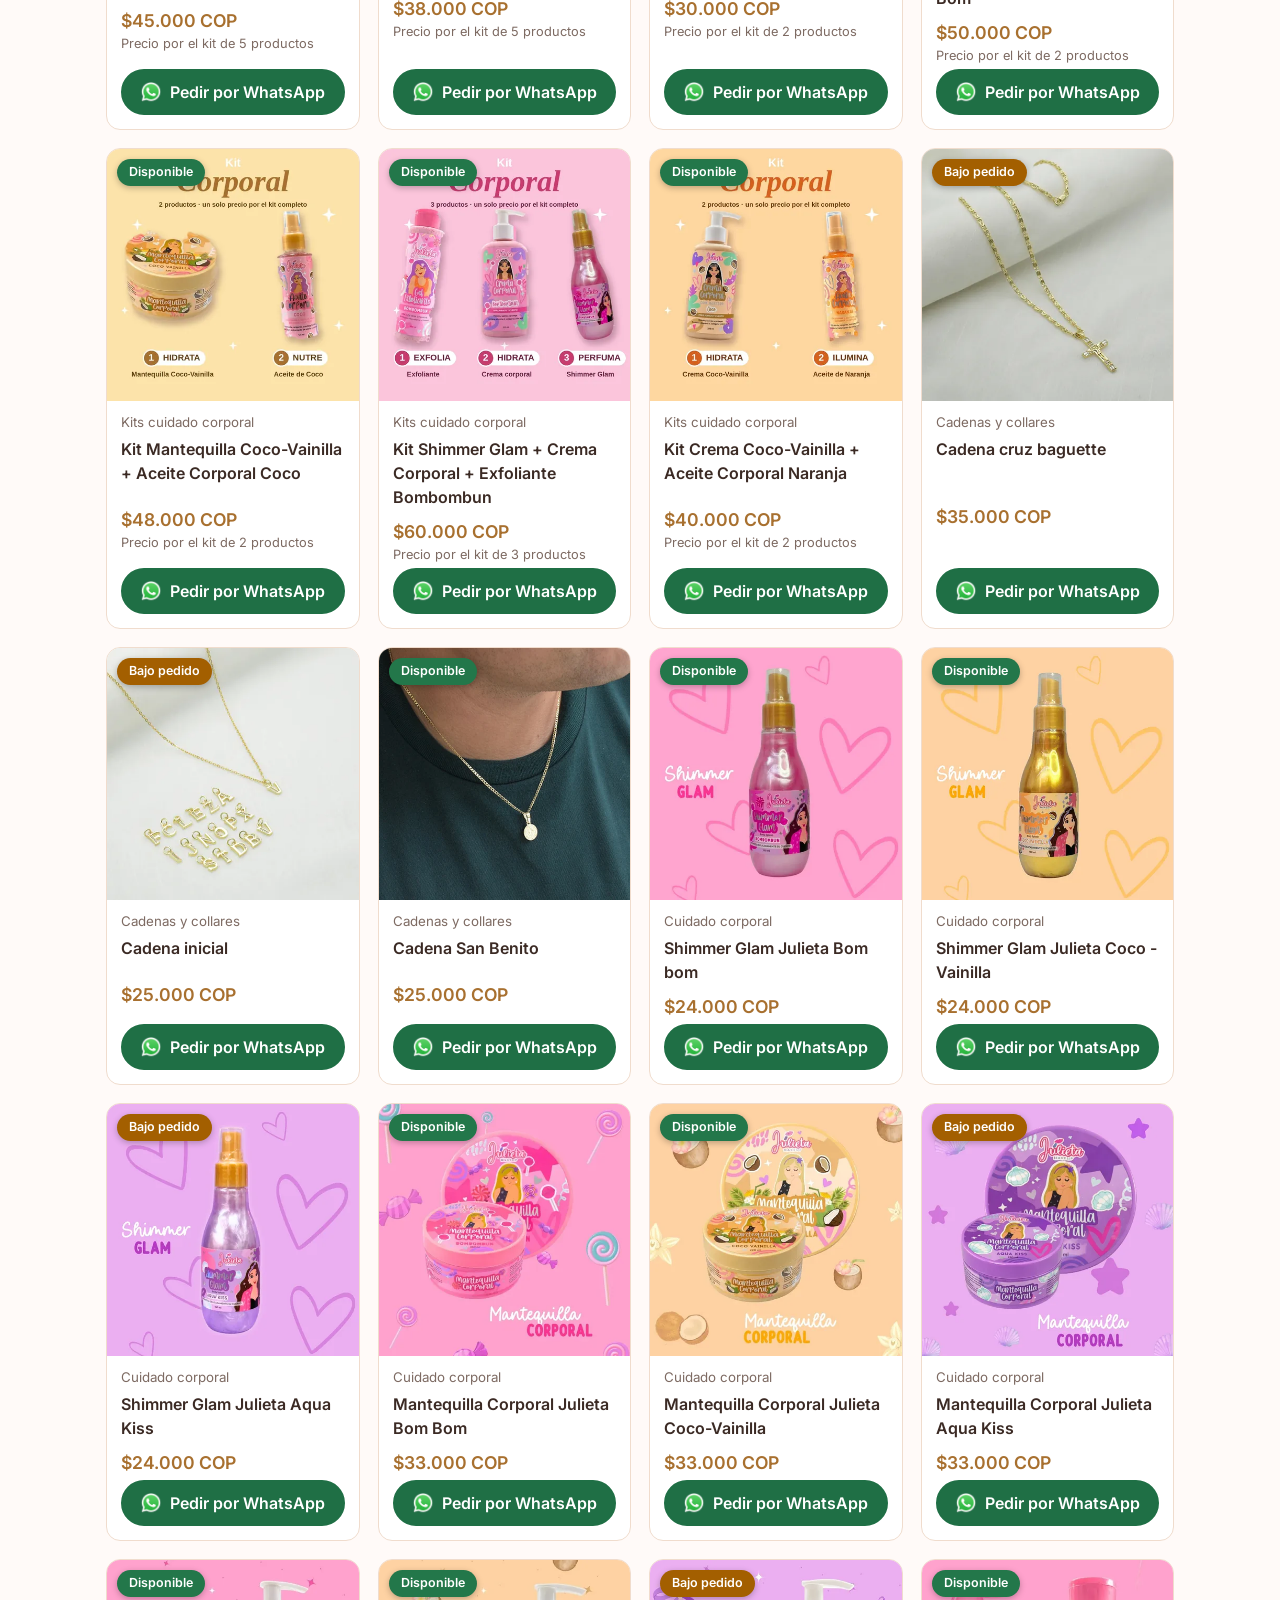
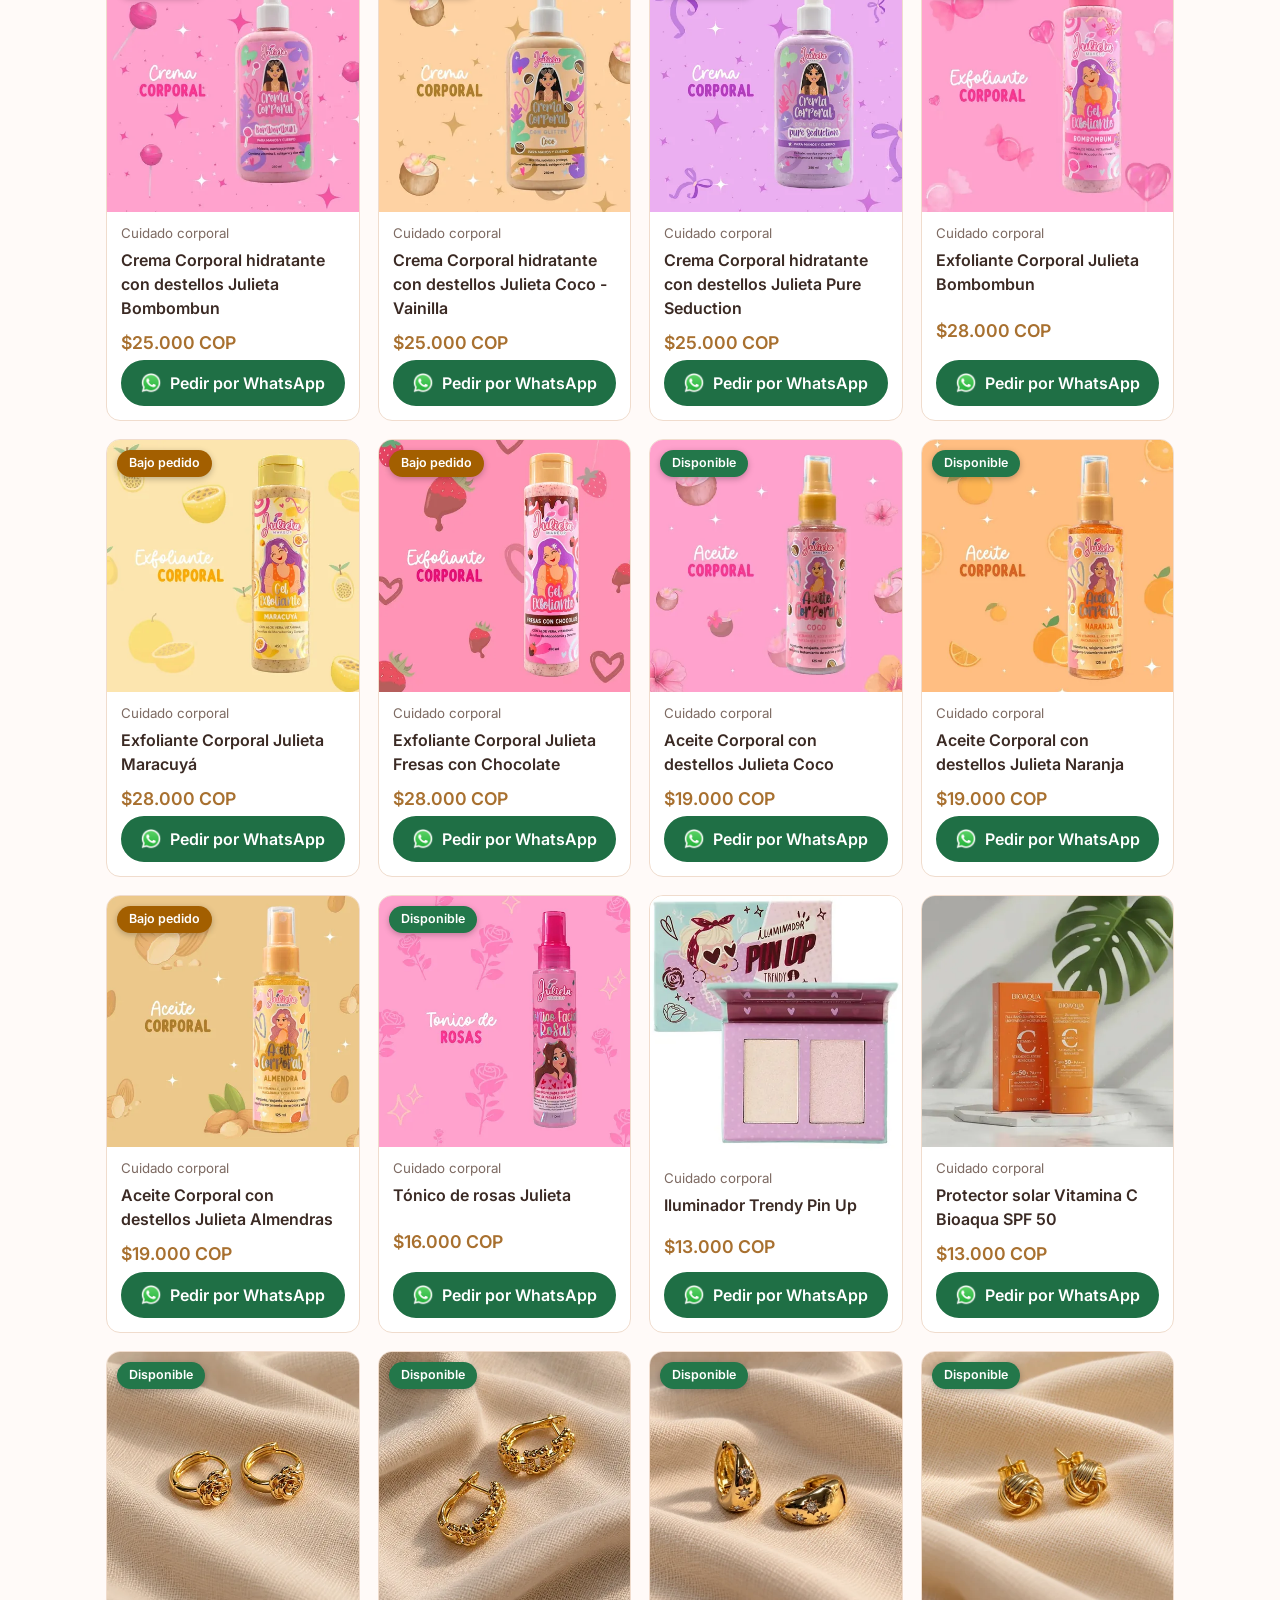
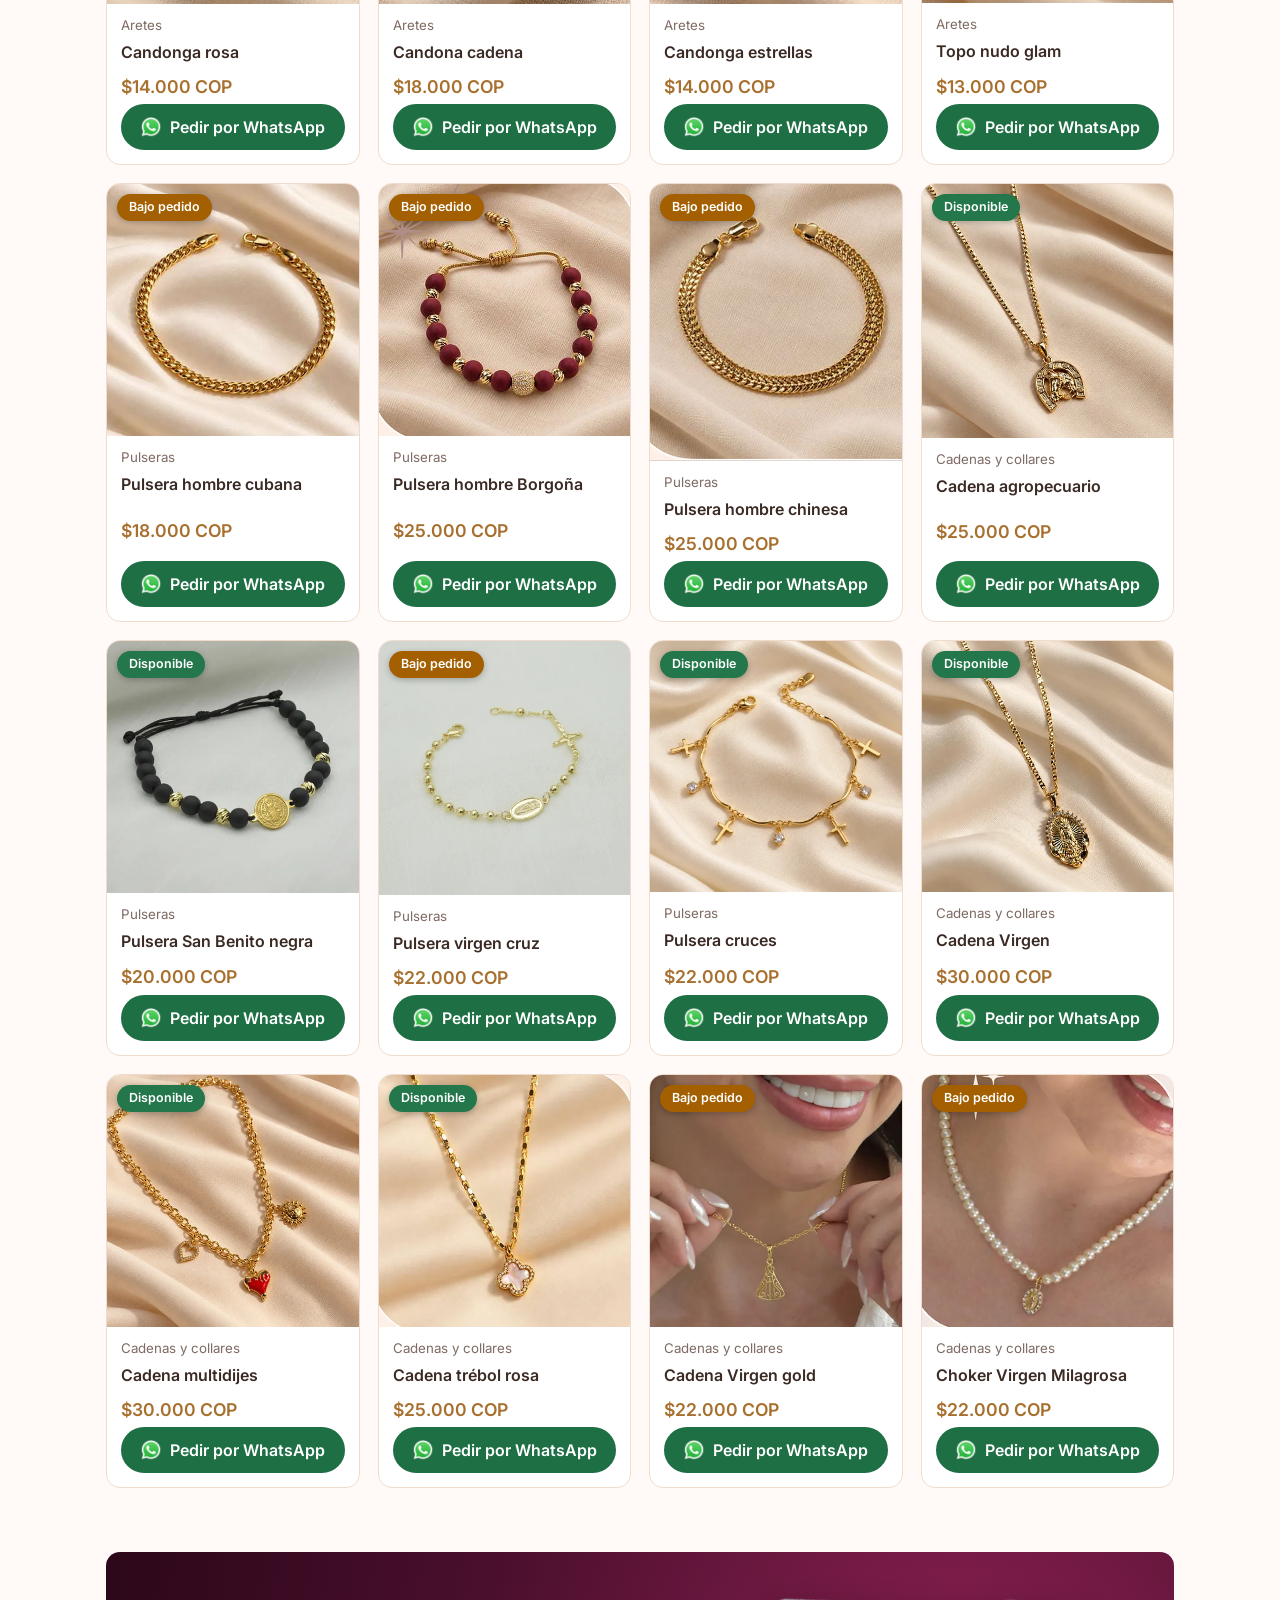
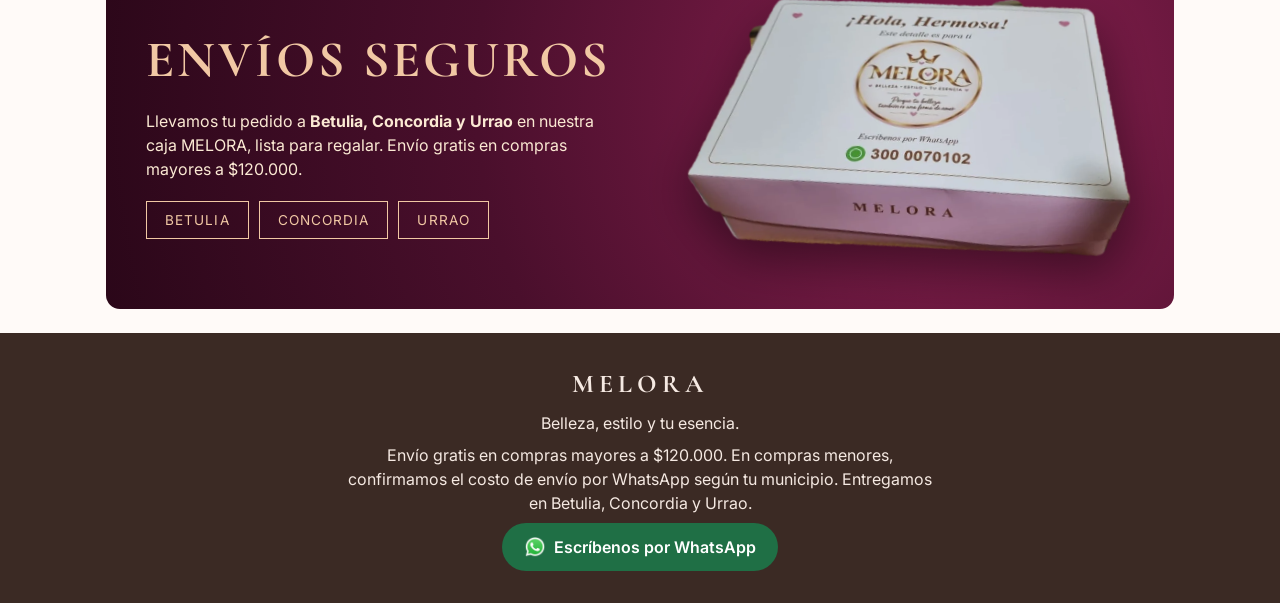
==== commit bf49af54: "Add files via upload" ====
--- a/index.html
+++ b/index.html
@@ -9,7 +9,7 @@
 <link rel="icon" href="img/logo.jpg">
 <link rel="preconnect" href="https://fonts.googleapis.com"><link rel="preconnect" href="https://fonts.gstatic.com" crossorigin>
 <link href="https://fonts.googleapis.com/css2?family=Cormorant+Garamond:wght@500;700&family=Inter:wght@400;600&display=swap" rel="stylesheet">
-<link rel="stylesheet" href="styles.css?v=24">
+<link rel="stylesheet" href="styles.css?v=25">
 <script>
 !function(f,b,e,v,n,t,s){if(f.fbq)return;n=f.fbq=function(){n.callMethod?n.callMethod.apply(n,arguments):n.queue.push(arguments)};if(!f._fbq)f._fbq=n;n.push=n;n.loaded=!0;n.version='2.0';n.queue=[];t=b.createElement(e);t.async=!0;t.src=v;s=b.getElementsByTagName(e)[0];s.parentNode.insertBefore(t,s)}(window,document,'script','https://connect.facebook.net/en_US/fbevents.js');
 fbq('init','2195890657679403');fbq('track','PageView');
@@ -20,7 +20,7 @@
 <header class="top">
   <a class="brand" href="#" aria-label="MELORA, inicio"><img src="img/logo.jpg" alt="" width="44" height="44"><b>MELORA</b></a>
   <input id="q" type="search" placeholder="Buscar: cadena, aretes, protector solar…" aria-label="Buscar producto">
-  <a class="hwa" id="hwa" target="_blank" rel="noopener">WhatsApp</a>
+  <a class="hwa" id="hwa" target="_blank" rel="noopener"><img class="wi" src="img/whatsapp.png" alt="" width="22" height="22">WhatsApp</a>
 </header>
 <nav class="cats" id="nav" aria-label="Categorías"></nav>
 <section class="hc home-only" id="hc" aria-roledescription="carrusel" aria-label="Destacados">
@@ -52,11 +52,11 @@
 <footer>
   <b>MELORA</b><p>Belleza, estilo y tu esencia.</p>
   <p>Envío gratis en compras mayores a <span class="u"></span>. En compras menores, confirmamos el costo de envío por WhatsApp según tu municipio. Entregamos en Betulia, Concordia y Urrao.</p>
-  <a class="btn" id="fwa" target="_blank" rel="noopener">Escríbenos por WhatsApp</a>
+  <a class="btn" id="fwa" target="_blank" rel="noopener"><img class="wi" src="img/whatsapp.png" alt="" width="22" height="22">Escríbenos por WhatsApp</a>
 </footer>
 
 <dialog id="pm"><div id="pmBody"></div></dialog>
-<script src="productos.js?v=24"></script>
-<script src="app.js?v=24"></script>
+<script src="productos.js?v=25"></script>
+<script src="app.js?v=25"></script>
 </body>
 </html>
--- a/styles.css
+++ b/styles.css
@@ -145,3 +145,10 @@
 .card .wa{background:#1f6f45;border-color:#1f6f45;color:#fff;margin-top:auto}.card .wa:hover{background:#185a38}
 .pbar{grid-template-columns:1fr!important}
 footer{padding-bottom:calc(32px + env(safe-area-inset-bottom))}
+.wi{width:22px;height:22px;flex:none}.wab .wi{width:24px;height:24px}
+.hwa,#fwa{display:inline-flex;align-items:center;gap:8px}#fwa{background:#1f6f45}#fwa:hover{background:#185a38}
+.ship{background:#f5ede3;border-radius:14px;padding:12px 14px;display:grid;gap:8px;color:var(--ink)}.ship .st{display:flex;gap:10px;align-items:center}.ship svg{flex:none;color:#8a5a1e}
+.ship i{display:block;height:8px;border-radius:9px;background:#fff;overflow:hidden}.ship i b{display:block;height:100%;background:var(--rose);transition:width .3s}
+.ship small{color:var(--mut);font-size:.82rem}.ship.ok{background:#e5f2ea}.ship.ok i b{background:#1f6f45}.ship.ok svg{color:#1f6f45}
+.card .wa img.wi,.card .wa .wi{width:22px;height:22px;aspect-ratio:auto;object-fit:contain}
+.wa{gap:8px}
